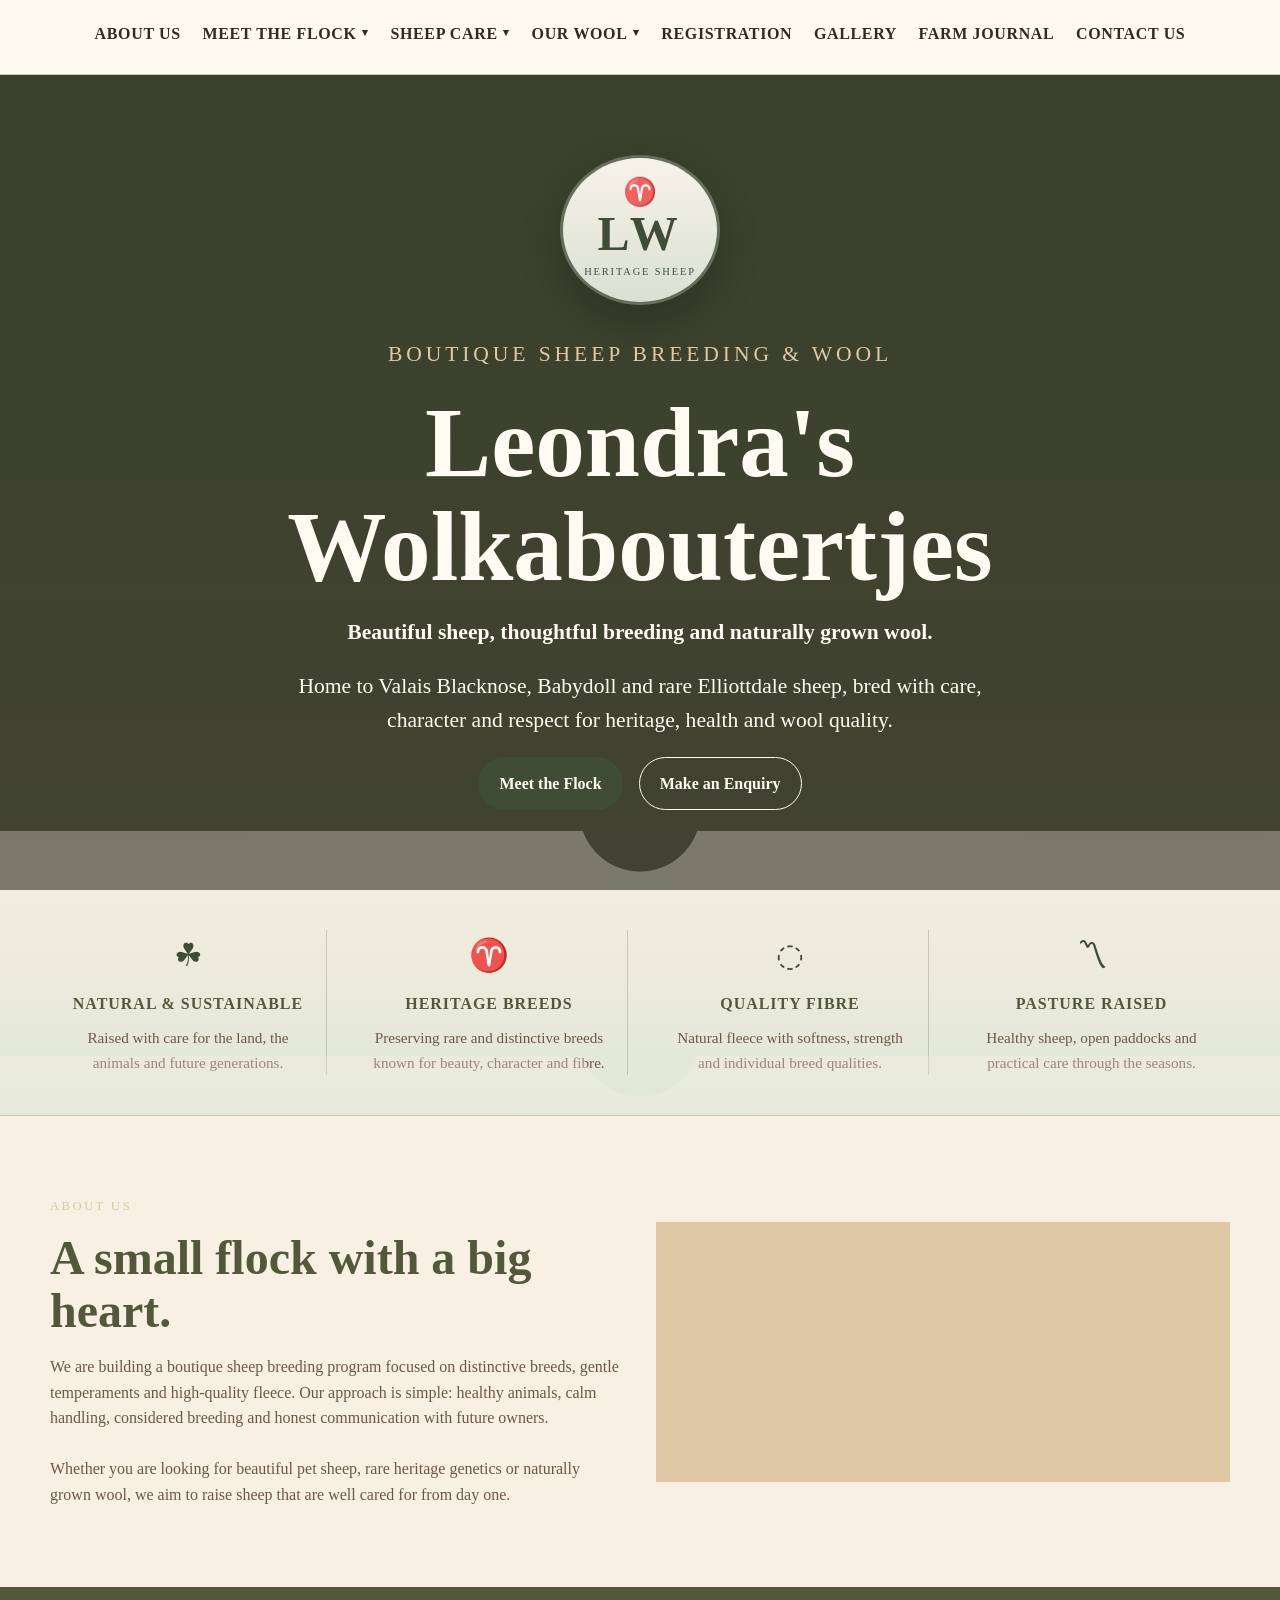
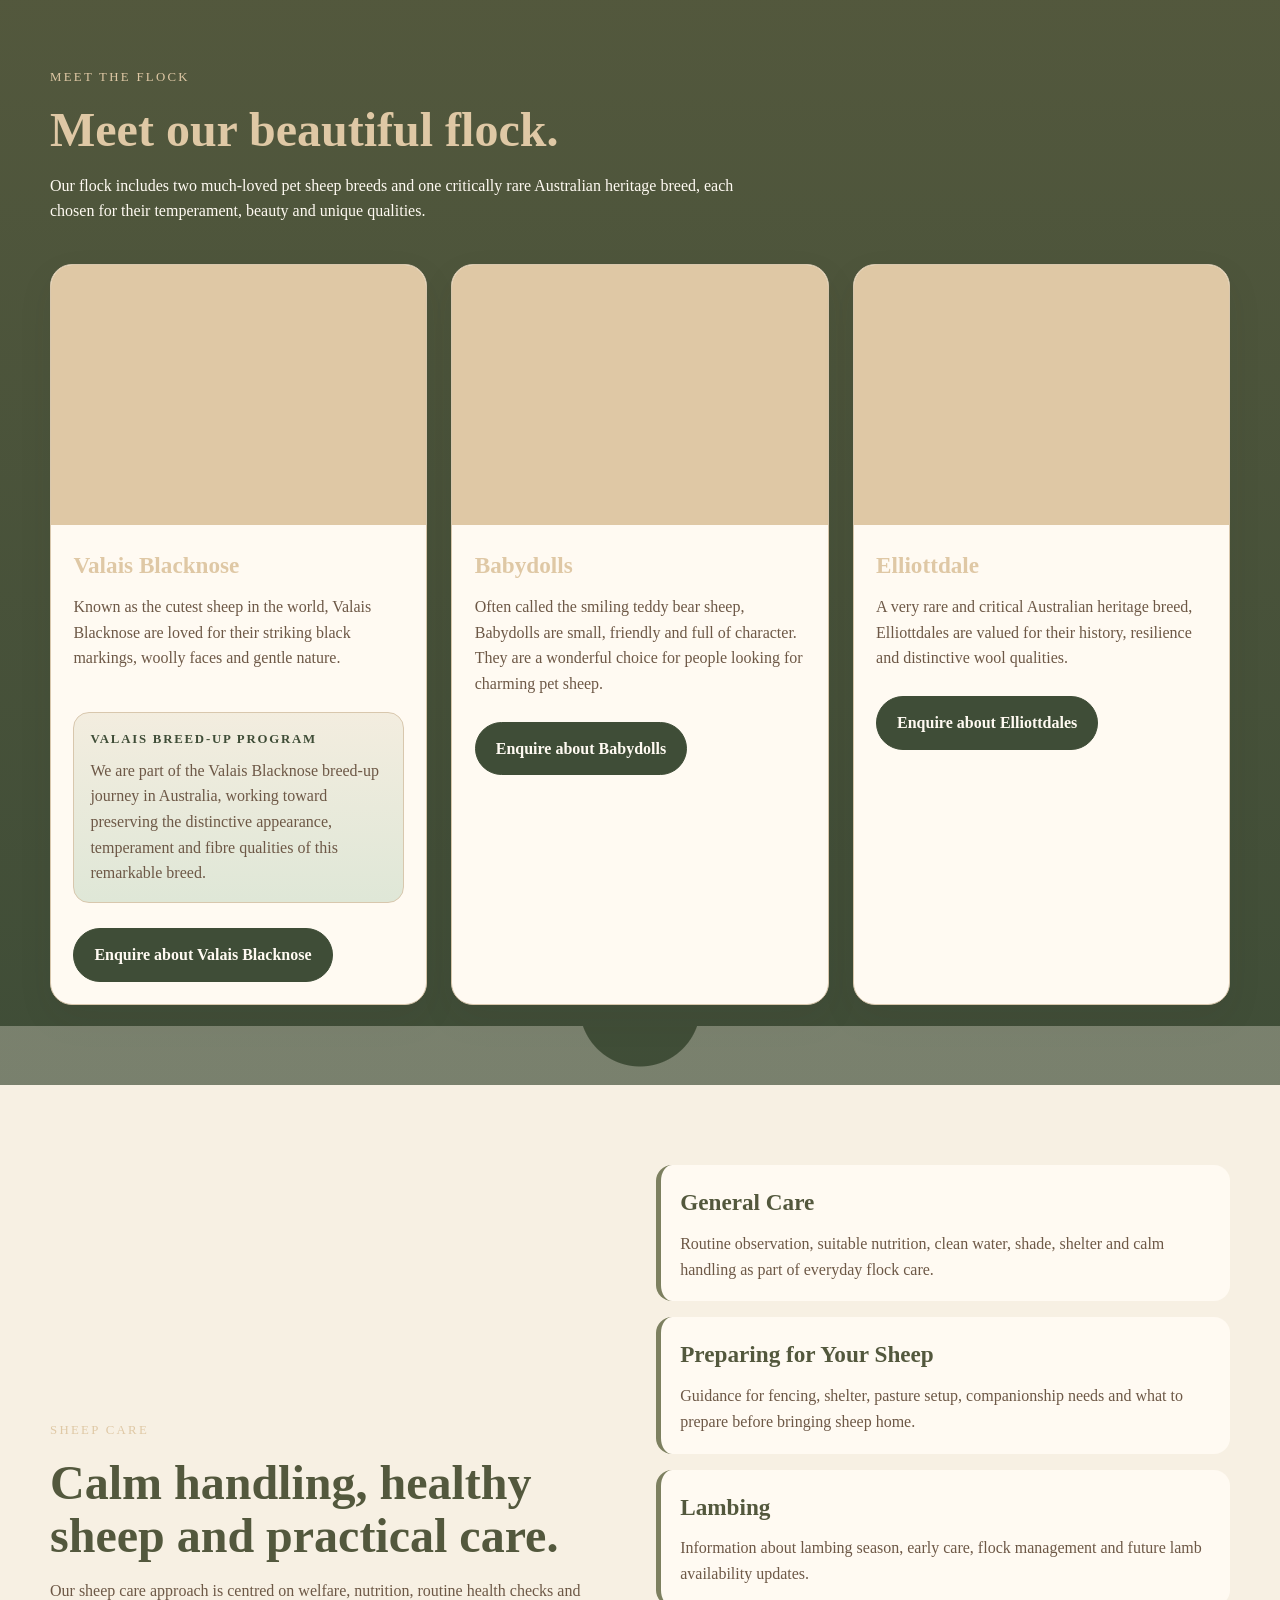
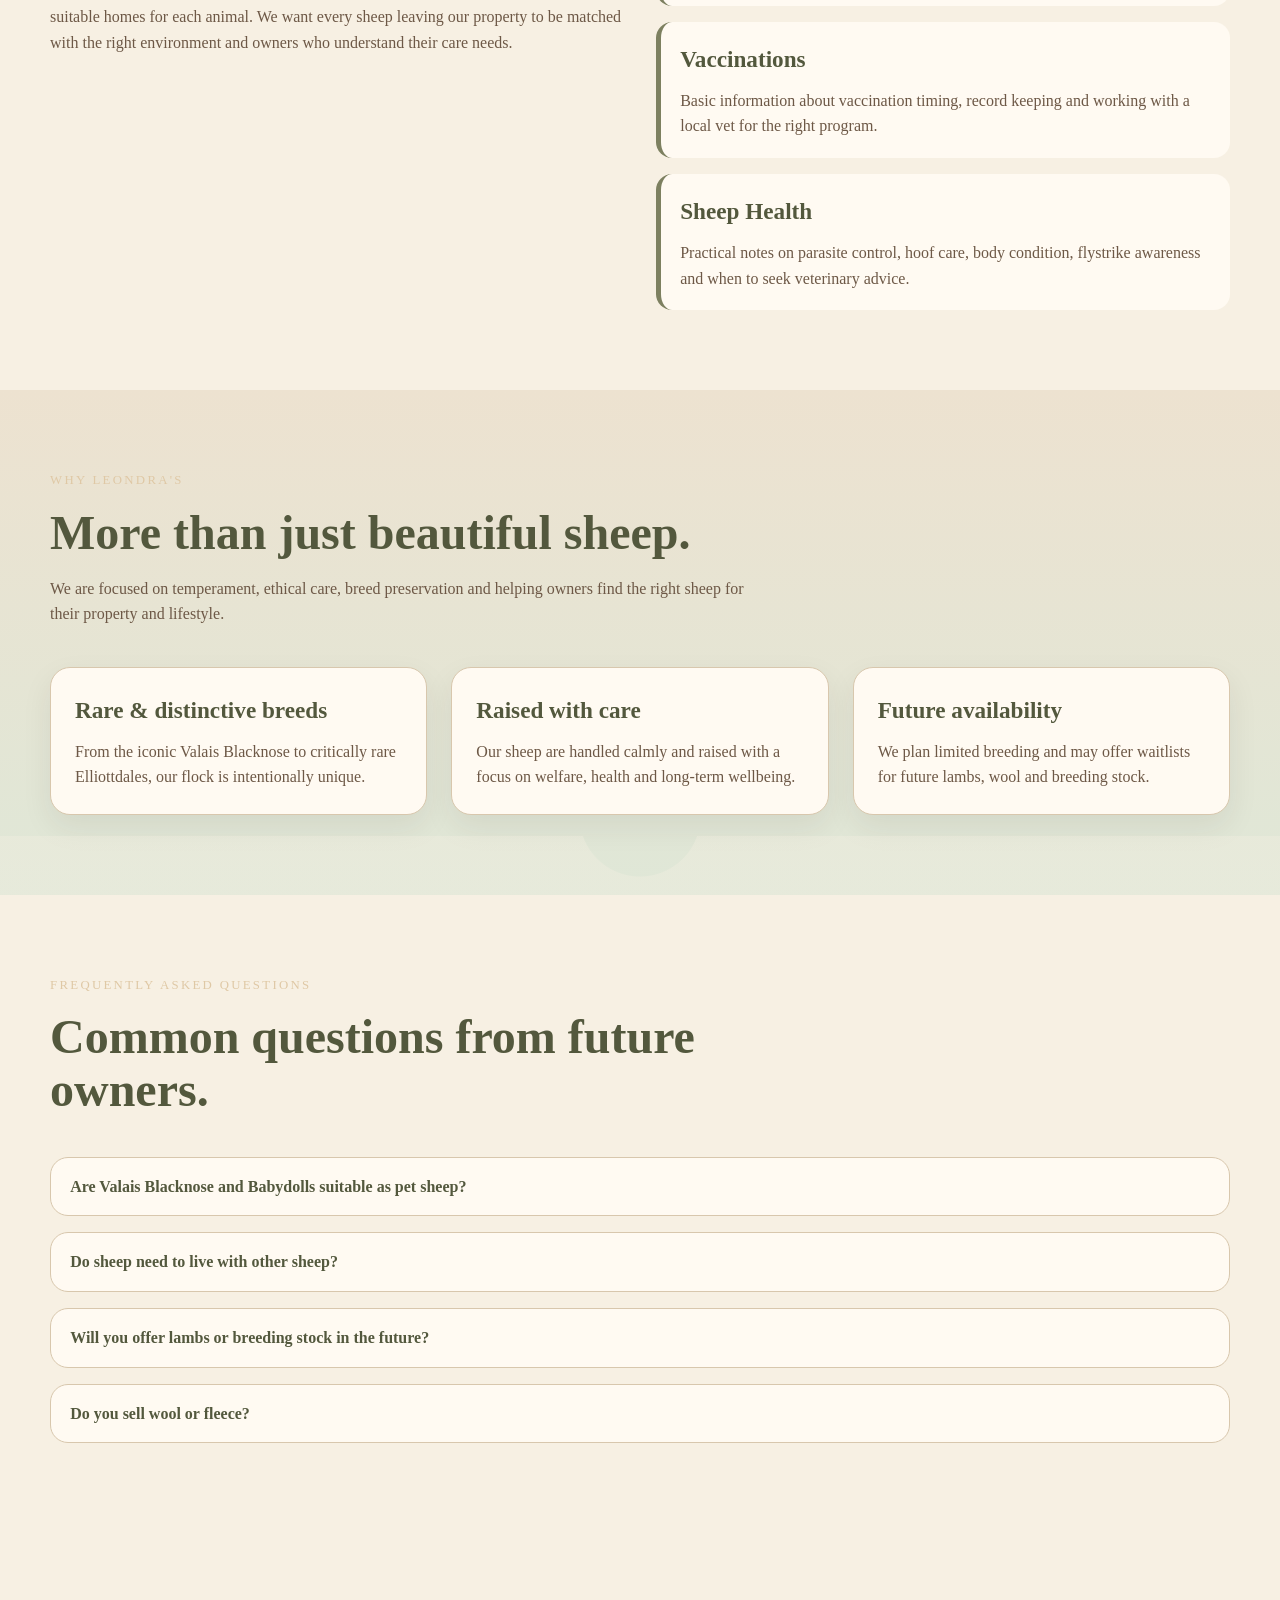
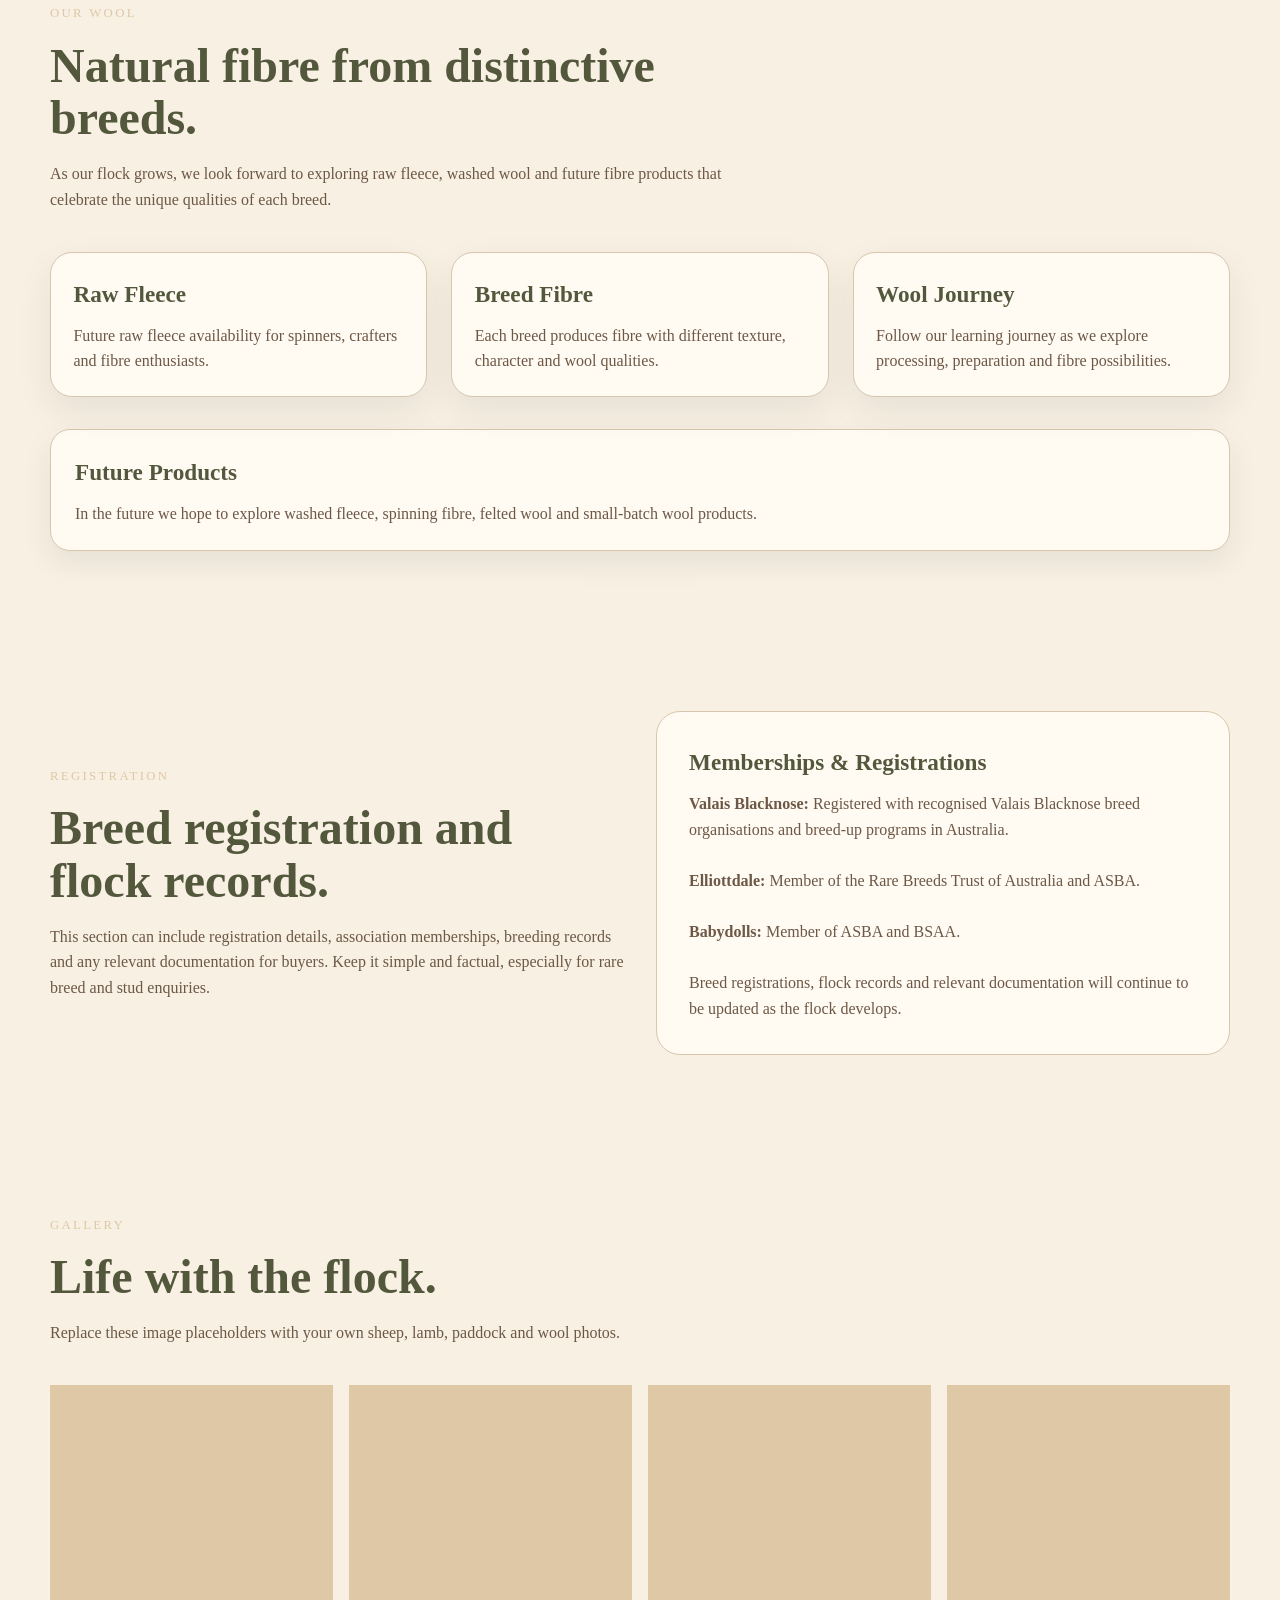
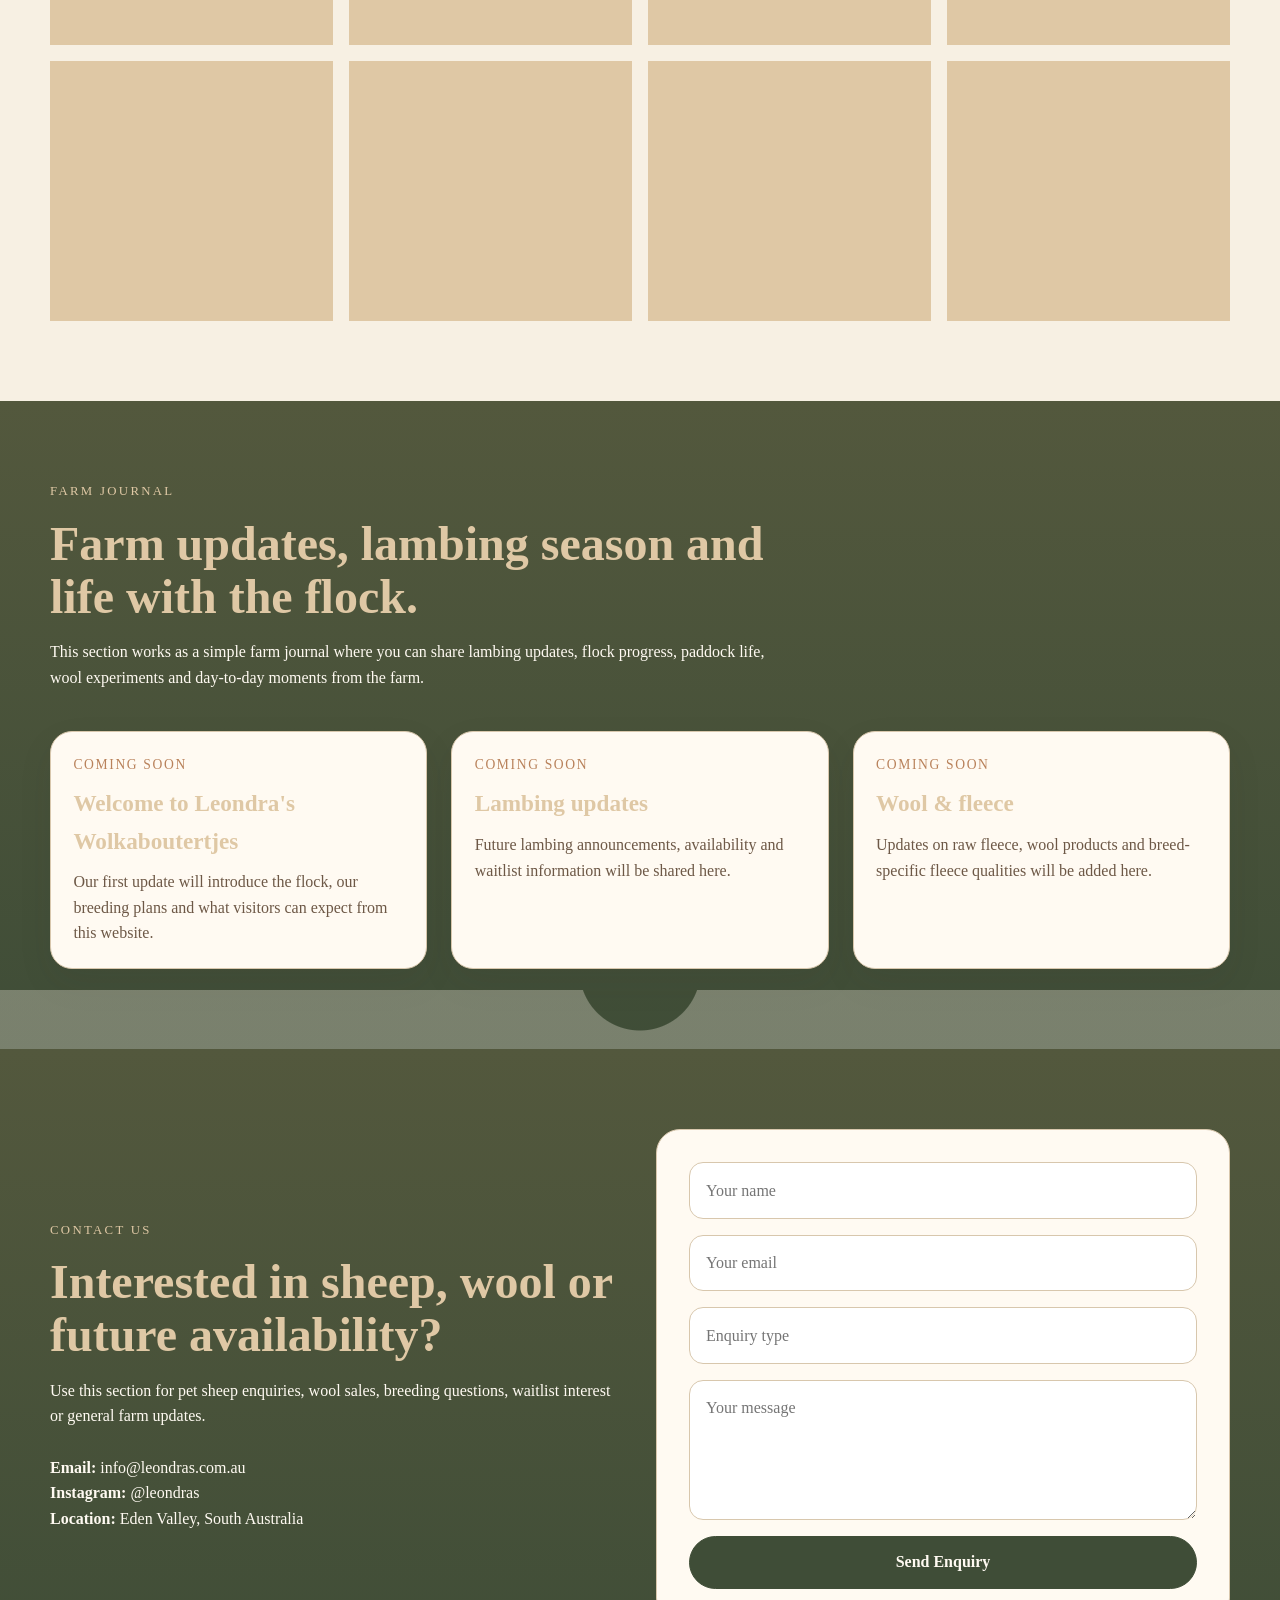
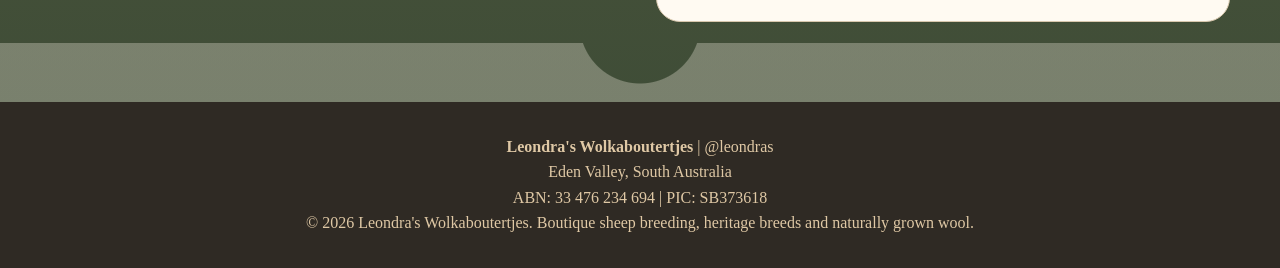
==== index.html @ 94268474 "Initial website setup" ====
<!DOCTYPE html>
<html lang="en-AU">
<head>
  <meta charset="UTF-8" />
  <meta name="viewport" content="width=device-width, initial-scale=1.0" />
  <title>Leondra's Wolkaboutertjes | Heritage Sheep & Wool</title>
  <meta name="description" content="Leondra's Wolkaboutertjes breeds Valais Blacknose, Babydoll and rare Elliottdale sheep with a focus on care, heritage and beautiful wool." />
  <style>
    :root {
      --cream: #f7f0e3;
      --warm-white: #fffaf2;
      --sand: #dfc8a5;
      --clay: #b9825b;
      --olive: #7d8060;
      --sage: #a8b59a;
      --forest: #3f4d37;
      --moss: #53583d;
      --charcoal: #2f2a24;
      --soft-brown: #6d5846;
      --border: #d8c7ad;
    }

    * {
      box-sizing: border-box;
      margin: 0;
      padding: 0;
    }

    html {
      scroll-behavior: smooth;
    }

    body {
      font-family: Georgia, 'Times New Roman', serif;
      background: var(--cream);
      color: var(--charcoal);
      line-height: 1.6;
    }

    img {
      max-width: 100%;
      display: block;
    }

    a {
      color: inherit;
      text-decoration: none;
    }

    header {
      position: sticky;
      top: 0;
      z-index: 10;
      background: rgba(255, 250, 242, 0.95);
      border-bottom: 1px solid var(--border);
      backdrop-filter: blur(8px);
    }

    .nav {
      max-width: 1600px;
      margin: 0 auto;
      padding: 1rem 2rem;
      display: flex;
      justify-content: center;
      align-items: center;
    }

    .brand {
      display: flex;
      align-items: center;
      justify-content: center;
    }

    .logo-placeholder {
      width: 62px;
      height: 62px;
      border-radius: 50%;
      background: linear-gradient(135deg, var(--forest), var(--olive));
      border: 2px solid var(--sand);
      display: flex;
      align-items: center;
      justify-content: center;
      box-shadow: 0 8px 20px rgba(47, 42, 36, 0.15);
    }

    .hero-logo {
      width: 160px;
      height: 150px;
      border-radius: 50%;
      background: linear-gradient(180deg, rgba(255,250,242,0.96) 0%, rgba(232,238,225,0.92) 100%);
      border: 3px solid rgba(63,77,55,0.78);
      display: flex;
      flex-direction: column;
      align-items: center;
      justify-content: center;
      margin-bottom: 2rem;
      box-shadow: 0 18px 40px rgba(0,0,0,0.22);
      color: var(--forest);
    }

    .hero-logo::before {
      content: "♈";
      font-size: 1.7rem;
      line-height: 1;
      margin-bottom: 0.25rem;
      opacity: 0.9;
    }

    .hero-logo strong {
      font-size: 3rem;
      letter-spacing: 0.1em;
      color: var(--forest);
      line-height: 1;
    }

    .hero-logo small {
      color: var(--forest);
      letter-spacing: 0.18em;
      font-size: 0.65rem;
      text-transform: uppercase;
      margin-top: 0.4rem;
    }

    .logo-placeholder span {
      color: var(--warm-white);
      font-size: 1.15rem;
      font-weight: 700;
      letter-spacing: 0.08em;
    }

    .nav-links {
      display: flex;
      justify-content: center;
      align-items: center;
      gap: 1.35rem;
      flex-wrap: nowrap;
      white-space: nowrap;
      font-size: 1rem;
      font-weight: 700;
      text-transform: uppercase;
      letter-spacing: 0.04em;
    }

    .nav-links > a,
    .dropdown > a {
      display: flex;
      align-items: center;
      height: 42px;
      padding: 0 0 0.25rem;
      border-bottom: 2px solid transparent;
    }

    .nav-links > a:hover,
    .dropdown > a:hover {
      border-bottom-color: var(--forest);
    }

    .nav-links a:hover {
      color: var(--clay);
    }

    .dropdown {
      position: relative;
      display: flex;
      align-items: center;
    }

    .dropdown > a::after {
      content: "▾";
      font-size: 0.7rem;
      margin-left: 0.35rem;
      position: relative;
      top: -1px;
    }

    .dropdown-menu {
      display: none;
      position: absolute;
      top: 100%;
      left: 0;
      min-width: 220px;
      background: var(--warm-white);
      border: 1px solid var(--border);
      border-radius: 16px;
      padding: 0.6rem;
      box-shadow: 0 14px 35px rgba(47, 42, 36, 0.12);
    }

    .dropdown-menu a {
      display: block;
      padding: 0.65rem 0.8rem;
      border-radius: 10px;
      white-space: nowrap;
    }

    .dropdown-menu a:hover {
      background: var(--cream);
    }

    .dropdown:hover .dropdown-menu {
      display: block;
    }

    .hero {
      min-height: 78vh;
      display: grid;
      place-items: center;
      padding: 5rem 1.25rem;
      background:
        linear-gradient(rgba(32, 45, 28, 0.52), rgba(47, 42, 36, 0.48)),
        var(--moss);
      color: var(--warm-white);
      text-align: center;
    }

    .hero-content {
      max-width: 820px;
      display: flex;
      flex-direction: column;
      align-items: center;
      text-align: center;
    }

    .eyebrow {
      text-transform: uppercase;
      letter-spacing: 0.18em;
      font-size: 0.8rem;
      margin-bottom: 1rem;
      color: var(--sand);
      display: block;
    }

    h1 {
      font-size: clamp(3.2rem, 8vw, 6.2rem);
      line-height: 1.05;
      margin-bottom: 1rem;
      text-align: center;
      max-width: 900px;
    }

    .hero p {
      font-size: clamp(1.05rem, 2vw, 1.35rem);
      max-width: 720px;
      margin: 0 auto 1.2rem;
      text-align: center;
    }

    .button-row {
      display: flex;
      justify-content: center;
      gap: 1rem;
      flex-wrap: wrap;
    }

    .button {
      display: inline-block;
      padding: 0.8rem 1.25rem;
      border-radius: 999px;
      background: var(--forest);
      color: var(--warm-white);
      font-weight: 700;
      border: 1px solid var(--forest);
    }

    .button.secondary {
      background: transparent;
      border-color: var(--warm-white);
    }

    section {
      padding: 5rem 1.25rem;
    }

    .container {
      max-width: 1180px;
      margin: 0 auto;
    }

    .section-heading {
      max-width: 720px;
      margin-bottom: 2.5rem;
    }

    h2 {
      font-size: clamp(2rem, 4vw, 3rem);
      line-height: 1.1;
      color: var(--moss);
      margin-bottom: 1rem;
    }

    h3 {
      font-size: 1.45rem;
      color: var(--moss);
      margin-bottom: 0.6rem;
    }

    .muted {
      color: var(--soft-brown);
    }

    .grid-2 {
      display: grid;
      grid-template-columns: repeat(2, minmax(0, 1fr));
      gap: 2rem;
      align-items: center;
    }

    .cards {
      display: grid;
      grid-template-columns: repeat(3, minmax(0, 1fr));
      gap: 1.5rem;
    }

    .card {
      background: var(--warm-white);
      border: 1px solid var(--border);
      border-radius: 22px;
      overflow: hidden;
      box-shadow: 0 14px 35px rgba(47, 42, 36, 0.08);
    }

    .card-content {
      padding: 1.4rem;
    }

    .card img,
    .image-panel {
      width: 100%;
      height: 260px;
      object-fit: cover;
      background: var(--sand);
    }

    .feature-list {
      display: grid;
      gap: 1rem;
    }

    .feature {
      background: var(--warm-white);
      border-left: 5px solid var(--olive);
      padding: 1.2rem;
      border-radius: 16px;
    }

    .faq-list {
      display: grid;
      gap: 1rem;
      margin-top: 2rem;
    }

    details {
      background: var(--warm-white);
      border: 1px solid var(--border);
      border-radius: 18px;
      padding: 1rem 1.2rem;
    }

    summary {
      cursor: pointer;
      font-weight: 700;
      color: var(--moss);
      list-style: none;
    }

    summary::-webkit-details-marker {
      display: none;
    }

    details p {
      margin-top: 0.8rem;
      color: var(--soft-brown);
    }

    section {
      position: relative;
      overflow: hidden;
    }

    section::after {
      content: "";
      position: absolute;
      left: 0;
      right: 0;
      bottom: -1px;
      height: 60px;
      background: radial-gradient(circle at 50% -20px, transparent 60px, rgba(247,240,227,0.9) 61px);
      opacity: 0.35;
      pointer-events: none;
    }

    .highlight-band {
      background: linear-gradient(180deg, #ede2d0 0%, #dfe7d7 100%);
    }

    .highlight-grid {
      display: grid;
      grid-template-columns: repeat(3, 1fr);
      gap: 1.5rem;
    }

    .highlight-card {
      background: var(--warm-white);
      border-radius: 20px;
      padding: 1.5rem;
      border: 1px solid var(--border);
      box-shadow: 0 12px 30px rgba(47, 42, 36, 0.08);
    }

    .value-strip {
      padding: 2.5rem 1.25rem;
      background: linear-gradient(180deg, #f3eddf 0%, #dfe7d7 100%);
      border-bottom: 1px solid var(--border);
    }

    .value-grid {
      display: grid;
      grid-template-columns: repeat(4, 1fr);
      gap: 1.5rem;
      text-align: center;
    }

    .value-item {
      padding: 0 1rem;
      border-right: 1px solid rgba(83, 88, 61, 0.25);
    }

    .value-item:last-child {
      border-right: 0;
    }

    .value-icon {
      font-size: 2rem;
      color: var(--forest);
      margin-bottom: 0.6rem;
    }

    .value-item h3 {
      font-size: 1rem;
      text-transform: uppercase;
      letter-spacing: 0.06em;
    }

    .value-item p {
      color: var(--soft-brown);
      font-size: 0.95rem;
    }

    .earth-band {
      background: linear-gradient(180deg, var(--moss) 0%, var(--forest) 100%);
      color: var(--warm-white);
    }

    .earth-band h2,
    .earth-band h3 {
      color: var(--sand);
    }

    .gallery-grid {
      display: grid;
      grid-template-columns: repeat(4, 1fr);
      gap: 1rem;
    }

    .gallery-grid img {
      height: 220px;
      width: 100%;
      object-fit: cover;
      border-radius: 18px;
      border: 1px solid var(--border);
      background: var(--sand);
    }

    .news-grid {
      display: grid;
      grid-template-columns: repeat(3, 1fr);
      gap: 1.5rem;
    }

    .news-date {
      font-size: 0.85rem;
      text-transform: uppercase;
      letter-spacing: 0.12em;
      color: var(--clay);
      margin-bottom: 0.6rem;
    }

    .contact-box {
      background: var(--warm-white);
      border: 1px solid var(--border);
      border-radius: 24px;
      padding: 2rem;
    }

    form {
      display: grid;
      gap: 1rem;
    }

    input,
    textarea {
      width: 100%;
      padding: 0.9rem 1rem;
      border: 1px solid var(--border);
      border-radius: 14px;
      background: #fff;
      font: inherit;
    }

    textarea {
      min-height: 140px;
      resize: vertical;
    }

    button {
      border: 0;
      cursor: pointer;
      font: inherit;
    }

    footer {
      background: var(--charcoal);
      color: var(--warm-white);
      padding: 2rem 1.25rem;
      text-align: center;
    }

    footer p {
      color: var(--sand);
    }

    @media (max-width: 1250px) {
      .nav-links {
        gap: 1rem;
        font-size: 0.9rem;
      }
    }

    @media (max-width: 900px) {
      .nav {
        padding: 1rem;
      }

      .nav-links {
        flex-wrap: wrap;
        justify-content: center;
      }

      .grid-2,
      .cards,
      .news-grid,
      .highlight-grid,
      .value-grid {
        grid-template-columns: 1fr;
      }

      .gallery-grid {
        grid-template-columns: repeat(2, 1fr);
      }

      .nav {
        align-items: flex-start;
        flex-direction: column;
      }
    }

    

    @media (max-width: 520px) {
      .gallery-grid {
        grid-template-columns: 1fr;
      }

      .nav-links {
        gap: 0.75rem;
        font-size: 0.9rem;
      }

      .hero-logo {
        width: 120px;
        height: 120px;
      }
    }
  </style>
</head>
<body>
  <header>
    <nav class="nav" aria-label="Main navigation">
      <div class="nav-links">
        <a href="#about">About Us</a>
        <div class="dropdown">
          <a href="#sheep">Meet the Flock</a>
          <div class="dropdown-menu">
            <a href="#valais-blacknose">Valais Blacknose</a>
            <a href="#babydolls">Babydolls</a>
            <a href="#elliottdale">Elliottdale</a>
          </div>
        </div>
        <div class="dropdown">
          <a href="#care">Sheep Care</a>
          <div class="dropdown-menu">
            <a href="#general-care">General Care</a>
            <a href="#preparing-for-sheep">Preparing for Your Sheep</a>
            <a href="#lambing">Lambing</a>
            <a href="#vaccinations">Vaccinations</a>
            <a href="#sheep-health">Sheep Health</a>
            <a href="#faq">FAQ</a>
          </div>
        </div>
        <div class="dropdown">
          <a href="#wool">Our Wool</a>
          <div class="dropdown-menu">
            <a href="#raw-fleece">Raw Fleece</a>
            <a href="#breed-fibre">Breed Fibre</a>
            <a href="#wool-journey">Wool Journey</a>
            <a href="#future-products">Future Products</a>
          </div>
        </div>
        <a href="#registration">Registration</a>
        <a href="#gallery">Gallery</a>
        <a href="#journal">Farm Journal</a>
        <a href="#contact">Contact Us</a>
      </div>
    </nav>
  </header>

  <main id="home">
    <section class="hero">
      <div class="hero-content">
        
        <div class="hero-logo">
          <strong>LW</strong>
          <small>Heritage Sheep</small>
        </div>
        <p class="eyebrow">Boutique sheep breeding & wool</p>
        <h1>Leondra's Wolkaboutertjes</h1>
        <p><strong>Beautiful sheep, thoughtful breeding and naturally grown wool.</strong></p>
        <p>Home to Valais Blacknose, Babydoll and rare Elliottdale sheep, bred with care, character and respect for heritage, health and wool quality.</p>
        <div class="button-row">
          <a class="button" href="#sheep">Meet the Flock</a>
          <a class="button secondary" href="#contact">Make an Enquiry</a>
        </div>
      </div>
    </section>

    <section class="value-strip" aria-label="Farm values">
      <div class="container value-grid">
        <div class="value-item">
          <div class="value-icon">☘</div>
          <h3>Natural & Sustainable</h3>
          <p>Raised with care for the land, the animals and future generations.</p>
        </div>
        <div class="value-item">
          <div class="value-icon">♈</div>
          <h3>Heritage Breeds</h3>
          <p>Preserving rare and distinctive breeds known for beauty, character and fibre.</p>
        </div>
        <div class="value-item">
          <div class="value-icon">◌</div>
          <h3>Quality Fibre</h3>
          <p>Natural fleece with softness, strength and individual breed qualities.</p>
        </div>
        <div class="value-item">
          <div class="value-icon">〽</div>
          <h3>Pasture Raised</h3>
          <p>Healthy sheep, open paddocks and practical care through the seasons.</p>
        </div>
      </div>
    </section>

    <section id="about">
      <div class="container grid-2">
        <div>
          <p class="eyebrow">About us</p>
          <h2>A small flock with a big heart.</h2>
          <p class="muted">We are building a boutique sheep breeding program focused on distinctive breeds, gentle temperaments and high-quality fleece. Our approach is simple: healthy animals, calm handling, considered breeding and honest communication with future owners.</p>
          <br />
          <p class="muted">Whether you are looking for beautiful pet sheep, rare heritage genetics or naturally grown wool, we aim to raise sheep that are well cared for from day one.</p>
        </div>
        <div class="image-panel" aria-label="Farm image placeholder"></div>
      </div>
    </section>

    <section id="sheep" class="earth-band">
      <div class="container">
        <div class="section-heading">
          <p class="eyebrow">Meet the flock</p>
          <h2>Meet our beautiful flock.</h2>
          <p>Our flock includes two much-loved pet sheep breeds and one critically rare Australian heritage breed, each chosen for their temperament, beauty and unique qualities.</p>
        </div>

        <div class="cards">
          <article id="valais-blacknose" class="card">
            <div class="image-panel" aria-label="Valais Blacknose placeholder"></div>
            <div class="card-content">
              <h3>Valais Blacknose</h3>
              <p class="muted">Known as the cutest sheep in the world, Valais Blacknose are loved for their striking black markings, woolly faces and gentle nature.</p>
              <br />
              <div style="margin-top:1rem; padding:1rem; background:linear-gradient(180deg, #f3eddf 0%, #dfe7d7 100%); border:1px solid var(--border); border-radius:16px;">
                <p style="font-size:0.8rem; letter-spacing:0.14em; text-transform:uppercase; color:var(--forest); margin-bottom:0.5rem;"><strong>Valais Breed-Up Program</strong></p>
                <p class="muted">We are part of the Valais Blacknose breed-up journey in Australia, working toward preserving the distinctive appearance, temperament and fibre qualities of this remarkable breed.</p>
              </div>
              <br />
              <a class="button" href="#contact">Enquire about Valais Blacknose</a>
            </div>
          </article>

          <article id="babydolls" class="card">
            <div class="image-panel" aria-label="Babydoll sheep placeholder"></div>
            <div class="card-content">
              <h3>Babydolls</h3>
              <p class="muted">Often called the smiling teddy bear sheep, Babydolls are small, friendly and full of character. They are a wonderful choice for people looking for charming pet sheep.</p>
              <br />
              <a class="button" href="#contact">Enquire about Babydolls</a>
            </div>
          </article>

          <article id="elliottdale" class="card">
            <div class="image-panel" aria-label="Elliottdale sheep placeholder"></div>
            <div class="card-content">
              <h3>Elliottdale</h3>
              <p class="muted">A very rare and critical Australian heritage breed, Elliottdales are valued for their history, resilience and distinctive wool qualities.</p>
              <br />
              <a class="button" href="#contact">Enquire about Elliottdales</a>
            </div>
          </article>
        </div>
      </div>
    </section>

    <section id="care">
      <div class="container grid-2">
        <div>
          <p class="eyebrow">Sheep care</p>
          <h2>Calm handling, healthy sheep and practical care.</h2>
          <p class="muted">Our sheep care approach is centred on welfare, nutrition, routine health checks and suitable homes for each animal. We want every sheep leaving our property to be matched with the right environment and owners who understand their care needs.</p>
        </div>
        <div class="feature-list">
          <div id="general-care" class="feature">
            <h3>General Care</h3>
            <p class="muted">Routine observation, suitable nutrition, clean water, shade, shelter and calm handling as part of everyday flock care.</p>
          </div>
          <div id="preparing-for-sheep" class="feature">
            <h3>Preparing for Your Sheep</h3>
            <p class="muted">Guidance for fencing, shelter, pasture setup, companionship needs and what to prepare before bringing sheep home.</p>
          </div>
          <div id="lambing" class="feature">
            <h3>Lambing</h3>
            <p class="muted">Information about lambing season, early care, flock management and future lamb availability updates.</p>
          </div>
          <div id="vaccinations" class="feature">
            <h3>Vaccinations</h3>
            <p class="muted">Basic information about vaccination timing, record keeping and working with a local vet for the right program.</p>
          </div>
          <div id="sheep-health" class="feature">
            <h3>Sheep Health</h3>
            <p class="muted">Practical notes on parasite control, hoof care, body condition, flystrike awareness and when to seek veterinary advice.</p>
          </div>
        </div>
      </div>
    </section>

    <section class="highlight-band">
      <div class="container">
        <div class="section-heading">
          <p class="eyebrow">Why Leondra's</p>
          <h2>More than just beautiful sheep.</h2>
          <p class="muted">We are focused on temperament, ethical care, breed preservation and helping owners find the right sheep for their property and lifestyle.</p>
        </div>

        <div class="highlight-grid">
          <div class="highlight-card">
            <h3>Rare & distinctive breeds</h3>
            <p class="muted">From the iconic Valais Blacknose to critically rare Elliottdales, our flock is intentionally unique.</p>
          </div>

          <div class="highlight-card">
            <h3>Raised with care</h3>
            <p class="muted">Our sheep are handled calmly and raised with a focus on welfare, health and long-term wellbeing.</p>
          </div>

          <div class="highlight-card">
            <h3>Future availability</h3>
            <p class="muted">We plan limited breeding and may offer waitlists for future lambs, wool and breeding stock.</p>
          </div>
        </div>
      </div>
    </section>

    <section id="faq">
      <div class="container">
        <div class="section-heading">
          <p class="eyebrow">Frequently asked questions</p>
          <h2>Common questions from future owners.</h2>
        </div>

        <div class="faq-list">
          <details>
            <summary>Are Valais Blacknose and Babydolls suitable as pet sheep?</summary>
            <p>Yes. Both breeds are known for their friendly temperaments and are popular as companion and lifestyle sheep when properly cared for.</p>
          </details>

          <details>
            <summary>Do sheep need to live with other sheep?</summary>
            <p>Yes. Sheep are social animals and should not be kept alone. We recommend keeping at least two compatible sheep together.</p>
          </details>

          <details>
            <summary>Will you offer lambs or breeding stock in the future?</summary>
            <p>Yes. Future availability and waitlist information will be announced through the Farm Journal section and direct enquiries.</p>
          </details>

          <details>
            <summary>Do you sell wool or fleece?</summary>
            <p>We plan to offer selected raw fleece and wool products depending on seasonal availability and flock growth.</p>
          </details>
        </div>
      </div>
    </section>

    <section id="wool">
      <div class="container">
        <div class="section-heading">
          <p class="eyebrow">Our Wool</p>
          <h2>Natural fibre from distinctive breeds.</h2>
          <p class="muted">As our flock grows, we look forward to exploring raw fleece, washed wool and future fibre products that celebrate the unique qualities of each breed.</p>
        </div>

        <div class="cards">
          <article id="raw-fleece" class="card">
            <div class="card-content">
              <h3>Raw Fleece</h3>
              <p class="muted">Future raw fleece availability for spinners, crafters and fibre enthusiasts.</p>
            </div>
          </article>

          <article id="breed-fibre" class="card">
            <div class="card-content">
              <h3>Breed Fibre</h3>
              <p class="muted">Each breed produces fibre with different texture, character and wool qualities.</p>
            </div>
          </article>

          <article id="wool-journey" class="card">
            <div class="card-content">
              <h3>Wool Journey</h3>
              <p class="muted">Follow our learning journey as we explore processing, preparation and fibre possibilities.</p>
            </div>
          </article>
        </div>

        <div id="future-products" class="highlight-card" style="margin-top:2rem;">
          <h3>Future Products</h3>
          <p class="muted">In the future we hope to explore washed fleece, spinning fibre, felted wool and small-batch wool products.</p>
        </div>
      </div>
    </section>

    <section id="registration">
      <div class="container grid-2">
        <div>
          <p class="eyebrow">Registration</p>
          <h2>Breed registration and flock records.</h2>
          <p class="muted">This section can include registration details, association memberships, breeding records and any relevant documentation for buyers. Keep it simple and factual, especially for rare breed and stud enquiries.</p>
        </div>
        <div class="contact-box">
          <h3>Memberships & Registrations</h3>
          <p class="muted"><strong>Valais Blacknose:</strong> Registered with recognised Valais Blacknose breed organisations and breed-up programs in Australia.</p>
          <br />
          <p class="muted"><strong>Elliottdale:</strong> Member of the Rare Breeds Trust of Australia and ASBA.</p>
          <br />
          <p class="muted"><strong>Babydolls:</strong> Member of ASBA and BSAA.</p>
          <br />
          <p class="muted">Breed registrations, flock records and relevant documentation will continue to be updated as the flock develops.</p>
        </div>
      </div>
    </section>

    <section id="gallery">
      <div class="container">
        <div class="section-heading">
          <p class="eyebrow">Gallery</p>
          <h2>Life with the flock.</h2>
          <p class="muted">Replace these image placeholders with your own sheep, lamb, paddock and wool photos.</p>
        </div>
        <div class="gallery-grid">
          <div class="image-panel" aria-label="Gallery placeholder 1"></div>
          <div class="image-panel" aria-label="Gallery placeholder 2"></div>
          <div class="image-panel" aria-label="Gallery placeholder 3"></div>
          <div class="image-panel" aria-label="Gallery placeholder 4"></div>
          <div class="image-panel" aria-label="Gallery placeholder 5"></div>
          <div class="image-panel" aria-label="Gallery placeholder 6"></div>
          <div class="image-panel" aria-label="Gallery placeholder 7"></div>
          <div class="image-panel" aria-label="Gallery placeholder 8"></div>
        </div>
      </div>
    </section>

    <section id="journal" class="earth-band">
      <div class="container">
        <div class="section-heading">
          <p class="eyebrow">Farm Journal</p>
          <h2>Farm updates, lambing season and life with the flock.</h2>
          <p>This section works as a simple farm journal where you can share lambing updates, flock progress, paddock life, wool experiments and day-to-day moments from the farm.</p>
        </div>
        <div class="news-grid">
          <article class="card">
            <div class="card-content">
              <p class="news-date">Coming soon</p>
              <h3>Welcome to Leondra's Wolkaboutertjes</h3>
              <p class="muted">Our first update will introduce the flock, our breeding plans and what visitors can expect from this website.</p>
            </div>
          </article>
          <article class="card">
            <div class="card-content">
              <p class="news-date">Coming soon</p>
              <h3>Lambing updates</h3>
              <p class="muted">Future lambing announcements, availability and waitlist information will be shared here.</p>
            </div>
          </article>
          <article class="card">
            <div class="card-content">
              <p class="news-date">Coming soon</p>
              <h3>Wool & fleece</h3>
              <p class="muted">Updates on raw fleece, wool products and breed-specific fleece qualities will be added here.</p>
            </div>
          </article>
        </div>
      </div>
    </section>

    <section id="contact" class="earth-band">
      <div class="container grid-2">
        <div>
          <p class="eyebrow">Contact us</p>
          <h2>Interested in sheep, wool or future availability?</h2>
          <p>Use this section for pet sheep enquiries, wool sales, breeding questions, waitlist interest or general farm updates.</p>
          <br />
          <p><strong>Email:</strong> info@leondras.com.au</p>
          <p><strong>Instagram:</strong> @leondras</p>
          <p><strong>Location:</strong> Eden Valley, South Australia</p>
        </div>
        <div class="contact-box">
          <form name="contact" method="POST" data-netlify="true">
            <input type="hidden" name="form-name" value="contact" />
            <input type="text" name="name" placeholder="Your name" required />
            <input type="email" name="email" placeholder="Your email" required />
            <input type="text" name="subject" placeholder="Enquiry type" />
            <textarea name="message" placeholder="Your message" required></textarea>
            <button class="button" type="submit">Send Enquiry</button>
          </form>
        </div>
      </div>
    </section>
  </main>

  <footer>
    <p><strong>Leondra's Wolkaboutertjes</strong> | @leondras</p>
    <p>Eden Valley, South Australia</p>
    <p>ABN: 33 476 234 694 | PIC: SB373618</p>
    <p>&copy; 2026 Leondra's Wolkaboutertjes. Boutique sheep breeding, heritage breeds and naturally grown wool.</p>
  </footer>
</body>
</html>
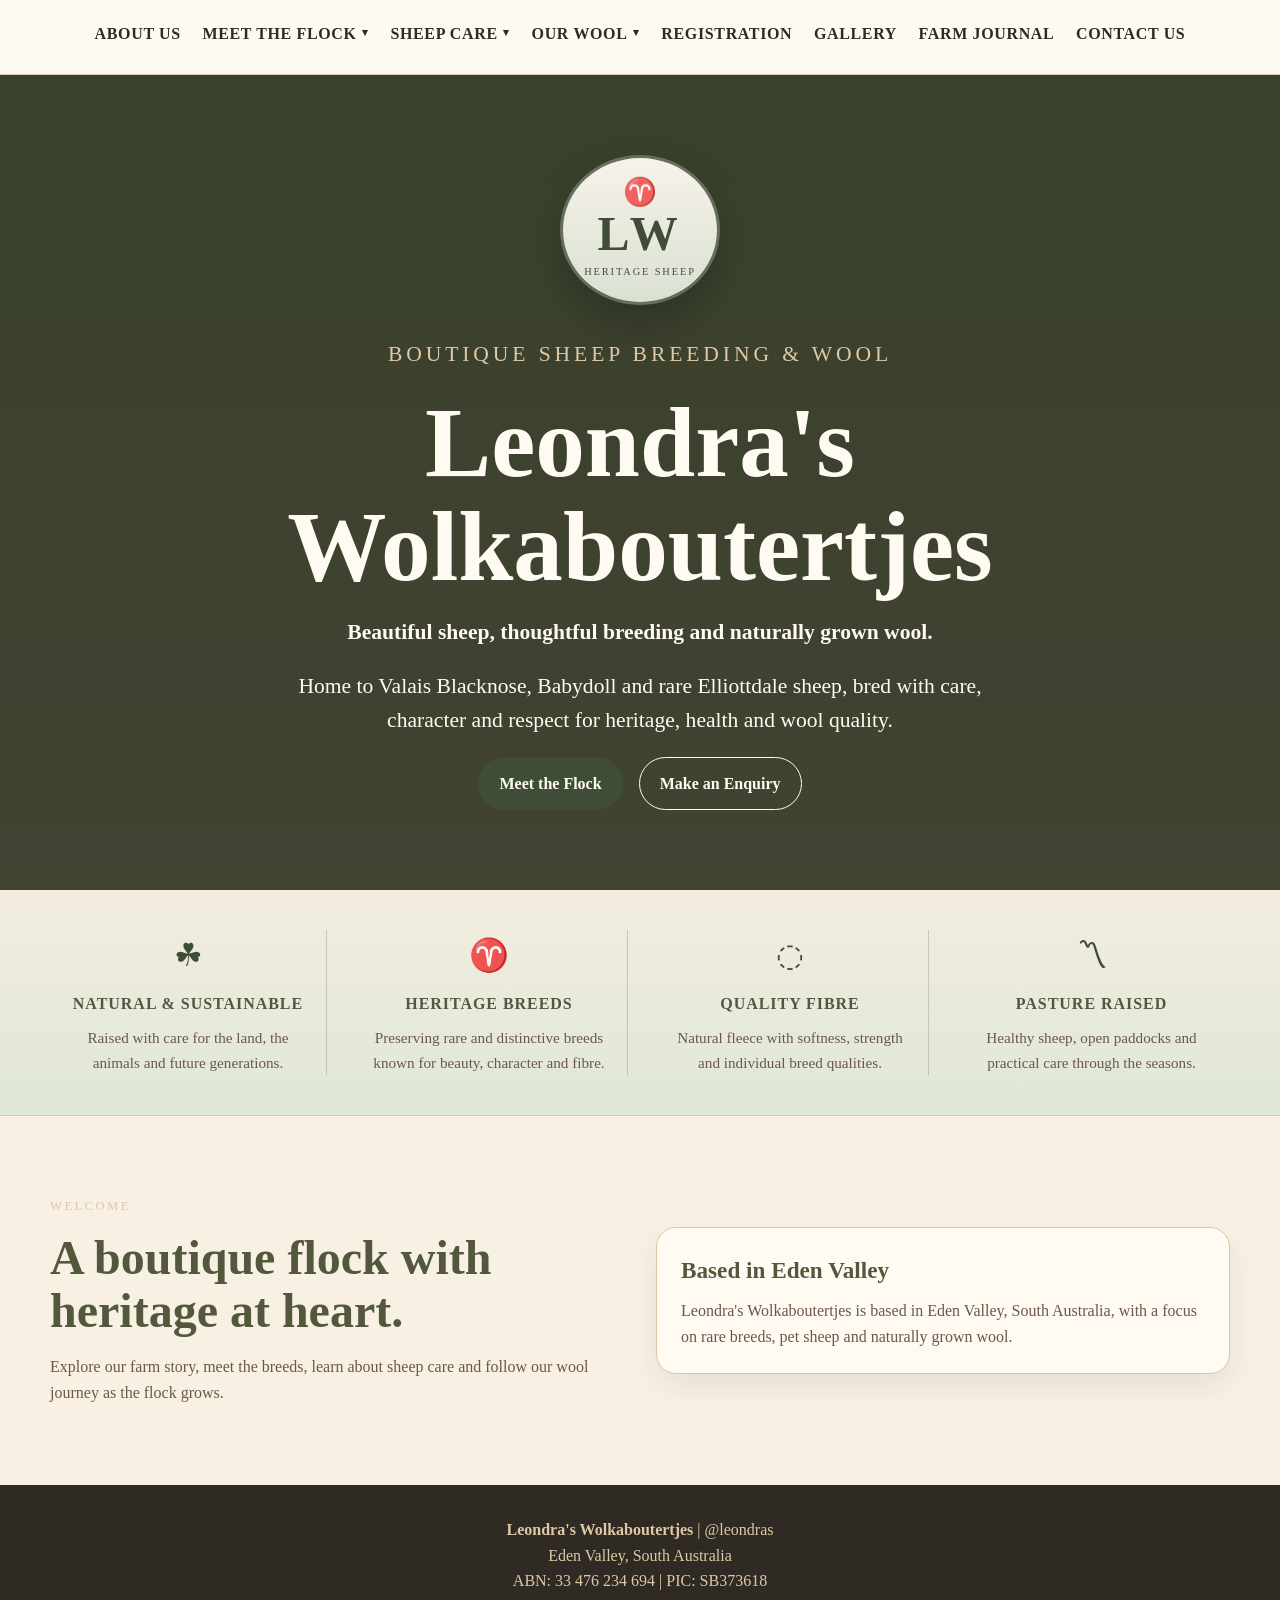
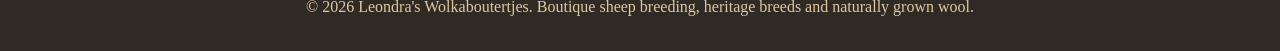
==== commit 8136d21a: "Add files via upload" ====
--- a/index.html
+++ b/index.html
@@ -5,960 +5,116 @@
   <meta name="viewport" content="width=device-width, initial-scale=1.0" />
   <title>Leondra's Wolkaboutertjes | Heritage Sheep & Wool</title>
   <meta name="description" content="Leondra's Wolkaboutertjes breeds Valais Blacknose, Babydoll and rare Elliottdale sheep with a focus on care, heritage and beautiful wool." />
-  <style>
-    :root {
-      --cream: #f7f0e3;
-      --warm-white: #fffaf2;
-      --sand: #dfc8a5;
-      --clay: #b9825b;
-      --olive: #7d8060;
-      --sage: #a8b59a;
-      --forest: #3f4d37;
-      --moss: #53583d;
-      --charcoal: #2f2a24;
-      --soft-brown: #6d5846;
-      --border: #d8c7ad;
-    }
-
-    * {
-      box-sizing: border-box;
-      margin: 0;
-      padding: 0;
-    }
-
-    html {
-      scroll-behavior: smooth;
-    }
-
-    body {
-      font-family: Georgia, 'Times New Roman', serif;
-      background: var(--cream);
-      color: var(--charcoal);
-      line-height: 1.6;
-    }
-
-    img {
-      max-width: 100%;
-      display: block;
-    }
-
-    a {
-      color: inherit;
-      text-decoration: none;
-    }
-
-    header {
-      position: sticky;
-      top: 0;
-      z-index: 10;
-      background: rgba(255, 250, 242, 0.95);
-      border-bottom: 1px solid var(--border);
-      backdrop-filter: blur(8px);
-    }
-
-    .nav {
-      max-width: 1600px;
-      margin: 0 auto;
-      padding: 1rem 2rem;
-      display: flex;
-      justify-content: center;
-      align-items: center;
-    }
-
-    .brand {
-      display: flex;
-      align-items: center;
-      justify-content: center;
-    }
-
-    .logo-placeholder {
-      width: 62px;
-      height: 62px;
-      border-radius: 50%;
-      background: linear-gradient(135deg, var(--forest), var(--olive));
-      border: 2px solid var(--sand);
-      display: flex;
-      align-items: center;
-      justify-content: center;
-      box-shadow: 0 8px 20px rgba(47, 42, 36, 0.15);
-    }
-
-    .hero-logo {
-      width: 160px;
-      height: 150px;
-      border-radius: 50%;
-      background: linear-gradient(180deg, rgba(255,250,242,0.96) 0%, rgba(232,238,225,0.92) 100%);
-      border: 3px solid rgba(63,77,55,0.78);
-      display: flex;
-      flex-direction: column;
-      align-items: center;
-      justify-content: center;
-      margin-bottom: 2rem;
-      box-shadow: 0 18px 40px rgba(0,0,0,0.22);
-      color: var(--forest);
-    }
-
-    .hero-logo::before {
-      content: "♈";
-      font-size: 1.7rem;
-      line-height: 1;
-      margin-bottom: 0.25rem;
-      opacity: 0.9;
-    }
-
-    .hero-logo strong {
-      font-size: 3rem;
-      letter-spacing: 0.1em;
-      color: var(--forest);
-      line-height: 1;
-    }
-
-    .hero-logo small {
-      color: var(--forest);
-      letter-spacing: 0.18em;
-      font-size: 0.65rem;
-      text-transform: uppercase;
-      margin-top: 0.4rem;
-    }
-
-    .logo-placeholder span {
-      color: var(--warm-white);
-      font-size: 1.15rem;
-      font-weight: 700;
-      letter-spacing: 0.08em;
-    }
-
-    .nav-links {
-      display: flex;
-      justify-content: center;
-      align-items: center;
-      gap: 1.35rem;
-      flex-wrap: nowrap;
-      white-space: nowrap;
-      font-size: 1rem;
-      font-weight: 700;
-      text-transform: uppercase;
-      letter-spacing: 0.04em;
-    }
-
-    .nav-links > a,
-    .dropdown > a {
-      display: flex;
-      align-items: center;
-      height: 42px;
-      padding: 0 0 0.25rem;
-      border-bottom: 2px solid transparent;
-    }
-
-    .nav-links > a:hover,
-    .dropdown > a:hover {
-      border-bottom-color: var(--forest);
-    }
-
-    .nav-links a:hover {
-      color: var(--clay);
-    }
-
-    .dropdown {
-      position: relative;
-      display: flex;
-      align-items: center;
-    }
-
-    .dropdown > a::after {
-      content: "▾";
-      font-size: 0.7rem;
-      margin-left: 0.35rem;
-      position: relative;
-      top: -1px;
-    }
-
-    .dropdown-menu {
-      display: none;
-      position: absolute;
-      top: 100%;
-      left: 0;
-      min-width: 220px;
-      background: var(--warm-white);
-      border: 1px solid var(--border);
-      border-radius: 16px;
-      padding: 0.6rem;
-      box-shadow: 0 14px 35px rgba(47, 42, 36, 0.12);
-    }
-
-    .dropdown-menu a {
-      display: block;
-      padding: 0.65rem 0.8rem;
-      border-radius: 10px;
-      white-space: nowrap;
-    }
-
-    .dropdown-menu a:hover {
-      background: var(--cream);
-    }
-
-    .dropdown:hover .dropdown-menu {
-      display: block;
-    }
-
-    .hero {
-      min-height: 78vh;
-      display: grid;
-      place-items: center;
-      padding: 5rem 1.25rem;
-      background:
-        linear-gradient(rgba(32, 45, 28, 0.52), rgba(47, 42, 36, 0.48)),
-        var(--moss);
-      color: var(--warm-white);
-      text-align: center;
-    }
-
-    .hero-content {
-      max-width: 820px;
-      display: flex;
-      flex-direction: column;
-      align-items: center;
-      text-align: center;
-    }
-
-    .eyebrow {
-      text-transform: uppercase;
-      letter-spacing: 0.18em;
-      font-size: 0.8rem;
-      margin-bottom: 1rem;
-      color: var(--sand);
-      display: block;
-    }
-
-    h1 {
-      font-size: clamp(3.2rem, 8vw, 6.2rem);
-      line-height: 1.05;
-      margin-bottom: 1rem;
-      text-align: center;
-      max-width: 900px;
-    }
-
-    .hero p {
-      font-size: clamp(1.05rem, 2vw, 1.35rem);
-      max-width: 720px;
-      margin: 0 auto 1.2rem;
-      text-align: center;
-    }
-
-    .button-row {
-      display: flex;
-      justify-content: center;
-      gap: 1rem;
-      flex-wrap: wrap;
-    }
-
-    .button {
-      display: inline-block;
-      padding: 0.8rem 1.25rem;
-      border-radius: 999px;
-      background: var(--forest);
-      color: var(--warm-white);
-      font-weight: 700;
-      border: 1px solid var(--forest);
-    }
-
-    .button.secondary {
-      background: transparent;
-      border-color: var(--warm-white);
-    }
-
-    section {
-      padding: 5rem 1.25rem;
-    }
-
-    .container {
-      max-width: 1180px;
-      margin: 0 auto;
-    }
-
-    .section-heading {
-      max-width: 720px;
-      margin-bottom: 2.5rem;
-    }
-
-    h2 {
-      font-size: clamp(2rem, 4vw, 3rem);
-      line-height: 1.1;
-      color: var(--moss);
-      margin-bottom: 1rem;
-    }
-
-    h3 {
-      font-size: 1.45rem;
-      color: var(--moss);
-      margin-bottom: 0.6rem;
-    }
-
-    .muted {
-      color: var(--soft-brown);
-    }
-
-    .grid-2 {
-      display: grid;
-      grid-template-columns: repeat(2, minmax(0, 1fr));
-      gap: 2rem;
-      align-items: center;
-    }
-
-    .cards {
-      display: grid;
-      grid-template-columns: repeat(3, minmax(0, 1fr));
-      gap: 1.5rem;
-    }
-
-    .card {
-      background: var(--warm-white);
-      border: 1px solid var(--border);
-      border-radius: 22px;
-      overflow: hidden;
-      box-shadow: 0 14px 35px rgba(47, 42, 36, 0.08);
-    }
-
-    .card-content {
-      padding: 1.4rem;
-    }
-
-    .card img,
-    .image-panel {
-      width: 100%;
-      height: 260px;
-      object-fit: cover;
-      background: var(--sand);
-    }
-
-    .feature-list {
-      display: grid;
-      gap: 1rem;
-    }
-
-    .feature {
-      background: var(--warm-white);
-      border-left: 5px solid var(--olive);
-      padding: 1.2rem;
-      border-radius: 16px;
-    }
-
-    .faq-list {
-      display: grid;
-      gap: 1rem;
-      margin-top: 2rem;
-    }
-
-    details {
-      background: var(--warm-white);
-      border: 1px solid var(--border);
-      border-radius: 18px;
-      padding: 1rem 1.2rem;
-    }
-
-    summary {
-      cursor: pointer;
-      font-weight: 700;
-      color: var(--moss);
-      list-style: none;
-    }
-
-    summary::-webkit-details-marker {
-      display: none;
-    }
-
-    details p {
-      margin-top: 0.8rem;
-      color: var(--soft-brown);
-    }
-
-    section {
-      position: relative;
-      overflow: hidden;
-    }
-
-    section::after {
-      content: "";
-      position: absolute;
-      left: 0;
-      right: 0;
-      bottom: -1px;
-      height: 60px;
-      background: radial-gradient(circle at 50% -20px, transparent 60px, rgba(247,240,227,0.9) 61px);
-      opacity: 0.35;
-      pointer-events: none;
-    }
-
-    .highlight-band {
-      background: linear-gradient(180deg, #ede2d0 0%, #dfe7d7 100%);
-    }
-
-    .highlight-grid {
-      display: grid;
-      grid-template-columns: repeat(3, 1fr);
-      gap: 1.5rem;
-    }
-
-    .highlight-card {
-      background: var(--warm-white);
-      border-radius: 20px;
-      padding: 1.5rem;
-      border: 1px solid var(--border);
-      box-shadow: 0 12px 30px rgba(47, 42, 36, 0.08);
-    }
-
-    .value-strip {
-      padding: 2.5rem 1.25rem;
-      background: linear-gradient(180deg, #f3eddf 0%, #dfe7d7 100%);
-      border-bottom: 1px solid var(--border);
-    }
-
-    .value-grid {
-      display: grid;
-      grid-template-columns: repeat(4, 1fr);
-      gap: 1.5rem;
-      text-align: center;
-    }
-
-    .value-item {
-      padding: 0 1rem;
-      border-right: 1px solid rgba(83, 88, 61, 0.25);
-    }
-
-    .value-item:last-child {
-      border-right: 0;
-    }
-
-    .value-icon {
-      font-size: 2rem;
-      color: var(--forest);
-      margin-bottom: 0.6rem;
-    }
-
-    .value-item h3 {
-      font-size: 1rem;
-      text-transform: uppercase;
-      letter-spacing: 0.06em;
-    }
-
-    .value-item p {
-      color: var(--soft-brown);
-      font-size: 0.95rem;
-    }
-
-    .earth-band {
-      background: linear-gradient(180deg, var(--moss) 0%, var(--forest) 100%);
-      color: var(--warm-white);
-    }
-
-    .earth-band h2,
-    .earth-band h3 {
-      color: var(--sand);
-    }
-
-    .gallery-grid {
-      display: grid;
-      grid-template-columns: repeat(4, 1fr);
-      gap: 1rem;
-    }
-
-    .gallery-grid img {
-      height: 220px;
-      width: 100%;
-      object-fit: cover;
-      border-radius: 18px;
-      border: 1px solid var(--border);
-      background: var(--sand);
-    }
-
-    .news-grid {
-      display: grid;
-      grid-template-columns: repeat(3, 1fr);
-      gap: 1.5rem;
-    }
-
-    .news-date {
-      font-size: 0.85rem;
-      text-transform: uppercase;
-      letter-spacing: 0.12em;
-      color: var(--clay);
-      margin-bottom: 0.6rem;
-    }
-
-    .contact-box {
-      background: var(--warm-white);
-      border: 1px solid var(--border);
-      border-radius: 24px;
-      padding: 2rem;
-    }
-
-    form {
-      display: grid;
-      gap: 1rem;
-    }
-
-    input,
-    textarea {
-      width: 100%;
-      padding: 0.9rem 1rem;
-      border: 1px solid var(--border);
-      border-radius: 14px;
-      background: #fff;
-      font: inherit;
-    }
-
-    textarea {
-      min-height: 140px;
-      resize: vertical;
-    }
-
-    button {
-      border: 0;
-      cursor: pointer;
-      font: inherit;
-    }
-
-    footer {
-      background: var(--charcoal);
-      color: var(--warm-white);
-      padding: 2rem 1.25rem;
-      text-align: center;
-    }
-
-    footer p {
-      color: var(--sand);
-    }
-
-    @media (max-width: 1250px) {
-      .nav-links {
-        gap: 1rem;
-        font-size: 0.9rem;
-      }
-    }
-
-    @media (max-width: 900px) {
-      .nav {
-        padding: 1rem;
-      }
-
-      .nav-links {
-        flex-wrap: wrap;
-        justify-content: center;
-      }
-
-      .grid-2,
-      .cards,
-      .news-grid,
-      .highlight-grid,
-      .value-grid {
-        grid-template-columns: 1fr;
-      }
-
-      .gallery-grid {
-        grid-template-columns: repeat(2, 1fr);
-      }
-
-      .nav {
-        align-items: flex-start;
-        flex-direction: column;
-      }
-    }
-
-    
-
-    @media (max-width: 520px) {
-      .gallery-grid {
-        grid-template-columns: 1fr;
-      }
-
-      .nav-links {
-        gap: 0.75rem;
-        font-size: 0.9rem;
-      }
-
-      .hero-logo {
-        width: 120px;
-        height: 120px;
-      }
-    }
-  </style>
+  <link rel="stylesheet" href="styles.css" />
 </head>
 <body>
-  <header>
-    <nav class="nav" aria-label="Main navigation">
-      <div class="nav-links">
-        <a href="#about">About Us</a>
-        <div class="dropdown">
-          <a href="#sheep">Meet the Flock</a>
-          <div class="dropdown-menu">
-            <a href="#valais-blacknose">Valais Blacknose</a>
-            <a href="#babydolls">Babydolls</a>
-            <a href="#elliottdale">Elliottdale</a>
-          </div>
-        </div>
-        <div class="dropdown">
-          <a href="#care">Sheep Care</a>
-          <div class="dropdown-menu">
-            <a href="#general-care">General Care</a>
-            <a href="#preparing-for-sheep">Preparing for Your Sheep</a>
-            <a href="#lambing">Lambing</a>
-            <a href="#vaccinations">Vaccinations</a>
-            <a href="#sheep-health">Sheep Health</a>
-            <a href="#faq">FAQ</a>
-          </div>
-        </div>
-        <div class="dropdown">
-          <a href="#wool">Our Wool</a>
-          <div class="dropdown-menu">
-            <a href="#raw-fleece">Raw Fleece</a>
-            <a href="#breed-fibre">Breed Fibre</a>
-            <a href="#wool-journey">Wool Journey</a>
-            <a href="#future-products">Future Products</a>
-          </div>
-        </div>
-        <a href="#registration">Registration</a>
-        <a href="#gallery">Gallery</a>
-        <a href="#journal">Farm Journal</a>
-        <a href="#contact">Contact Us</a>
-      </div>
-    </nav>
-  </header>
 
-  <main id="home">
-    <section class="hero">
-      <div class="hero-content">
-        
-        <div class="hero-logo">
-          <strong>LW</strong>
-          <small>Heritage Sheep</small>
-        </div>
-        <p class="eyebrow">Boutique sheep breeding & wool</p>
-        <h1>Leondra's Wolkaboutertjes</h1>
-        <p><strong>Beautiful sheep, thoughtful breeding and naturally grown wool.</strong></p>
-        <p>Home to Valais Blacknose, Babydoll and rare Elliottdale sheep, bred with care, character and respect for heritage, health and wool quality.</p>
-        <div class="button-row">
-          <a class="button" href="#sheep">Meet the Flock</a>
-          <a class="button secondary" href="#contact">Make an Enquiry</a>
+<header>
+  <nav class="nav" aria-label="Main navigation">
+    <div class="nav-links">
+      <a href="about.html">About Us</a>
+      <div class="dropdown">
+        <a href="flock.html">Meet the Flock</a>
+        <div class="dropdown-menu">
+          <a href="flock.html#valais-blacknose">Valais Blacknose</a>
+          <a href="flock.html#babydolls">Babydolls</a>
+          <a href="flock.html#elliottdale">Elliottdale</a>
         </div>
       </div>
-    </section>
-
-    <section class="value-strip" aria-label="Farm values">
-      <div class="container value-grid">
-        <div class="value-item">
-          <div class="value-icon">☘</div>
-          <h3>Natural & Sustainable</h3>
-          <p>Raised with care for the land, the animals and future generations.</p>
-        </div>
-        <div class="value-item">
-          <div class="value-icon">♈</div>
-          <h3>Heritage Breeds</h3>
-          <p>Preserving rare and distinctive breeds known for beauty, character and fibre.</p>
-        </div>
-        <div class="value-item">
-          <div class="value-icon">◌</div>
-          <h3>Quality Fibre</h3>
-          <p>Natural fleece with softness, strength and individual breed qualities.</p>
-        </div>
-        <div class="value-item">
-          <div class="value-icon">〽</div>
-          <h3>Pasture Raised</h3>
-          <p>Healthy sheep, open paddocks and practical care through the seasons.</p>
+      <div class="dropdown">
+        <a href="sheep-care.html">Sheep Care</a>
+        <div class="dropdown-menu">
+          <a href="sheep-care.html#general-care">General Care</a>
+          <a href="sheep-care.html#preparing-for-sheep">Preparing for Your Sheep</a>
+          <a href="sheep-care.html#lambing">Lambing</a>
+          <a href="sheep-care.html#vaccinations">Vaccinations</a>
+          <a href="sheep-care.html#sheep-health">Sheep Health</a>
+          <a href="sheep-care.html#faq">FAQ</a>
         </div>
       </div>
-    </section>
-
-    <section id="about">
-      <div class="container grid-2">
-        <div>
-          <p class="eyebrow">About us</p>
-          <h2>A small flock with a big heart.</h2>
-          <p class="muted">We are building a boutique sheep breeding program focused on distinctive breeds, gentle temperaments and high-quality fleece. Our approach is simple: healthy animals, calm handling, considered breeding and honest communication with future owners.</p>
-          <br />
-          <p class="muted">Whether you are looking for beautiful pet sheep, rare heritage genetics or naturally grown wool, we aim to raise sheep that are well cared for from day one.</p>
-        </div>
-        <div class="image-panel" aria-label="Farm image placeholder"></div>
-      </div>
-    </section>
-
-    <section id="sheep" class="earth-band">
-      <div class="container">
-        <div class="section-heading">
-          <p class="eyebrow">Meet the flock</p>
-          <h2>Meet our beautiful flock.</h2>
-          <p>Our flock includes two much-loved pet sheep breeds and one critically rare Australian heritage breed, each chosen for their temperament, beauty and unique qualities.</p>
-        </div>
-
-        <div class="cards">
-          <article id="valais-blacknose" class="card">
-            <div class="image-panel" aria-label="Valais Blacknose placeholder"></div>
-            <div class="card-content">
-              <h3>Valais Blacknose</h3>
-              <p class="muted">Known as the cutest sheep in the world, Valais Blacknose are loved for their striking black markings, woolly faces and gentle nature.</p>
-              <br />
-              <div style="margin-top:1rem; padding:1rem; background:linear-gradient(180deg, #f3eddf 0%, #dfe7d7 100%); border:1px solid var(--border); border-radius:16px;">
-                <p style="font-size:0.8rem; letter-spacing:0.14em; text-transform:uppercase; color:var(--forest); margin-bottom:0.5rem;"><strong>Valais Breed-Up Program</strong></p>
-                <p class="muted">We are part of the Valais Blacknose breed-up journey in Australia, working toward preserving the distinctive appearance, temperament and fibre qualities of this remarkable breed.</p>
-              </div>
-              <br />
-              <a class="button" href="#contact">Enquire about Valais Blacknose</a>
-            </div>
-          </article>
-
-          <article id="babydolls" class="card">
-            <div class="image-panel" aria-label="Babydoll sheep placeholder"></div>
-            <div class="card-content">
-              <h3>Babydolls</h3>
-              <p class="muted">Often called the smiling teddy bear sheep, Babydolls are small, friendly and full of character. They are a wonderful choice for people looking for charming pet sheep.</p>
-              <br />
-              <a class="button" href="#contact">Enquire about Babydolls</a>
-            </div>
-          </article>
-
-          <article id="elliottdale" class="card">
-            <div class="image-panel" aria-label="Elliottdale sheep placeholder"></div>
-            <div class="card-content">
-              <h3>Elliottdale</h3>
-              <p class="muted">A very rare and critical Australian heritage breed, Elliottdales are valued for their history, resilience and distinctive wool qualities.</p>
-              <br />
-              <a class="button" href="#contact">Enquire about Elliottdales</a>
-            </div>
-          </article>
+      <div class="dropdown">
+        <a href="wool.html">Our Wool</a>
+        <div class="dropdown-menu">
+          <a href="wool.html#raw-fleece">Raw Fleece</a>
+          <a href="wool.html#breed-fibre">Breed Fibre</a>
+          <a href="wool.html#wool-journey">Wool Journey</a>
+          <a href="wool.html#future-products">Future Products</a>
         </div>
       </div>
-    </section>
+      <a href="registration.html">Registration</a>
+      <a href="gallery.html">Gallery</a>
+      <a href="journal.html">Farm Journal</a>
+      <a href="contact.html">Contact Us</a>
+    </div>
+  </nav>
+</header>
 
-    <section id="care">
-      <div class="container grid-2">
-        <div>
-          <p class="eyebrow">Sheep care</p>
-          <h2>Calm handling, healthy sheep and practical care.</h2>
-          <p class="muted">Our sheep care approach is centred on welfare, nutrition, routine health checks and suitable homes for each animal. We want every sheep leaving our property to be matched with the right environment and owners who understand their care needs.</p>
-        </div>
-        <div class="feature-list">
-          <div id="general-care" class="feature">
-            <h3>General Care</h3>
-            <p class="muted">Routine observation, suitable nutrition, clean water, shade, shelter and calm handling as part of everyday flock care.</p>
-          </div>
-          <div id="preparing-for-sheep" class="feature">
-            <h3>Preparing for Your Sheep</h3>
-            <p class="muted">Guidance for fencing, shelter, pasture setup, companionship needs and what to prepare before bringing sheep home.</p>
-          </div>
-          <div id="lambing" class="feature">
-            <h3>Lambing</h3>
-            <p class="muted">Information about lambing season, early care, flock management and future lamb availability updates.</p>
-          </div>
-          <div id="vaccinations" class="feature">
-            <h3>Vaccinations</h3>
-            <p class="muted">Basic information about vaccination timing, record keeping and working with a local vet for the right program.</p>
-          </div>
-          <div id="sheep-health" class="feature">
-            <h3>Sheep Health</h3>
-            <p class="muted">Practical notes on parasite control, hoof care, body condition, flystrike awareness and when to seek veterinary advice.</p>
-          </div>
-        </div>
+
+<main id="home">
+  <section class="hero">
+    <div class="hero-content">
+      <div class="hero-logo">
+        <strong>LW</strong>
+        <small>Heritage Sheep</small>
       </div>
-    </section>
+      <p class="eyebrow">Boutique sheep breeding & wool</p>
+      <h1>Leondra's Wolkaboutertjes</h1>
+      <p><strong>Beautiful sheep, thoughtful breeding and naturally grown wool.</strong></p>
+      <p>Home to Valais Blacknose, Babydoll and rare Elliottdale sheep, bred with care, character and respect for heritage, health and wool quality.</p>
+      <div class="button-row">
+        <a class="button" href="flock.html">Meet the Flock</a>
+        <a class="button secondary" href="contact.html">Make an Enquiry</a>
+      </div>
+    </div>
+  </section>
 
-    <section class="highlight-band">
-      <div class="container">
-        <div class="section-heading">
-          <p class="eyebrow">Why Leondra's</p>
-          <h2>More than just beautiful sheep.</h2>
-          <p class="muted">We are focused on temperament, ethical care, breed preservation and helping owners find the right sheep for their property and lifestyle.</p>
-        </div>
+  <section class="value-strip" aria-label="Farm values">
+    <div class="container value-grid">
+      <div class="value-item">
+        <div class="value-icon">☘</div>
+        <h3>Natural & Sustainable</h3>
+        <p>Raised with care for the land, the animals and future generations.</p>
+      </div>
+      <div class="value-item">
+        <div class="value-icon">♈</div>
+        <h3>Heritage Breeds</h3>
+        <p>Preserving rare and distinctive breeds known for beauty, character and fibre.</p>
+      </div>
+      <div class="value-item">
+        <div class="value-icon">◌</div>
+        <h3>Quality Fibre</h3>
+        <p>Natural fleece with softness, strength and individual breed qualities.</p>
+      </div>
+      <div class="value-item">
+        <div class="value-icon">〽</div>
+        <h3>Pasture Raised</h3>
+        <p>Healthy sheep, open paddocks and practical care through the seasons.</p>
+      </div>
+    </div>
+  </section>
 
-        <div class="highlight-grid">
-          <div class="highlight-card">
-            <h3>Rare & distinctive breeds</h3>
-            <p class="muted">From the iconic Valais Blacknose to critically rare Elliottdales, our flock is intentionally unique.</p>
-          </div>
+  <section>
+    <div class="container grid-2">
+      <div>
+        <p class="eyebrow">Welcome</p>
+        <h2>A boutique flock with heritage at heart.</h2>
+        <p class="muted">Explore our farm story, meet the breeds, learn about sheep care and follow our wool journey as the flock grows.</p>
+      </div>
+      <div class="highlight-card">
+        <h3>Based in Eden Valley</h3>
+        <p class="muted">Leondra's Wolkaboutertjes is based in Eden Valley, South Australia, with a focus on rare breeds, pet sheep and naturally grown wool.</p>
+      </div>
+    </div>
+  </section>
+</main>
 
-          <div class="highlight-card">
-            <h3>Raised with care</h3>
-            <p class="muted">Our sheep are handled calmly and raised with a focus on welfare, health and long-term wellbeing.</p>
-          </div>
 
-          <div class="highlight-card">
-            <h3>Future availability</h3>
-            <p class="muted">We plan limited breeding and may offer waitlists for future lambs, wool and breeding stock.</p>
-          </div>
-        </div>
-      </div>
-    </section>
+<footer>
+  <p><strong>Leondra's Wolkaboutertjes</strong> | @leondras</p>
+  <p>Eden Valley, South Australia</p>
+  <p>ABN: 33 476 234 694 | PIC: SB373618</p>
+  <p>&copy; 2026 Leondra's Wolkaboutertjes. Boutique sheep breeding, heritage breeds and naturally grown wool.</p>
+</footer>
 
-    <section id="faq">
-      <div class="container">
-        <div class="section-heading">
-          <p class="eyebrow">Frequently asked questions</p>
-          <h2>Common questions from future owners.</h2>
-        </div>
-
-        <div class="faq-list">
-          <details>
-            <summary>Are Valais Blacknose and Babydolls suitable as pet sheep?</summary>
-            <p>Yes. Both breeds are known for their friendly temperaments and are popular as companion and lifestyle sheep when properly cared for.</p>
-          </details>
-
-          <details>
-            <summary>Do sheep need to live with other sheep?</summary>
-            <p>Yes. Sheep are social animals and should not be kept alone. We recommend keeping at least two compatible sheep together.</p>
-          </details>
-
-          <details>
-            <summary>Will you offer lambs or breeding stock in the future?</summary>
-            <p>Yes. Future availability and waitlist information will be announced through the Farm Journal section and direct enquiries.</p>
-          </details>
-
-          <details>
-            <summary>Do you sell wool or fleece?</summary>
-            <p>We plan to offer selected raw fleece and wool products depending on seasonal availability and flock growth.</p>
-          </details>
-        </div>
-      </div>
-    </section>
-
-    <section id="wool">
-      <div class="container">
-        <div class="section-heading">
-          <p class="eyebrow">Our Wool</p>
-          <h2>Natural fibre from distinctive breeds.</h2>
-          <p class="muted">As our flock grows, we look forward to exploring raw fleece, washed wool and future fibre products that celebrate the unique qualities of each breed.</p>
-        </div>
-
-        <div class="cards">
-          <article id="raw-fleece" class="card">
-            <div class="card-content">
-              <h3>Raw Fleece</h3>
-              <p class="muted">Future raw fleece availability for spinners, crafters and fibre enthusiasts.</p>
-            </div>
-          </article>
-
-          <article id="breed-fibre" class="card">
-            <div class="card-content">
-              <h3>Breed Fibre</h3>
-              <p class="muted">Each breed produces fibre with different texture, character and wool qualities.</p>
-            </div>
-          </article>
-
-          <article id="wool-journey" class="card">
-            <div class="card-content">
-              <h3>Wool Journey</h3>
-              <p class="muted">Follow our learning journey as we explore processing, preparation and fibre possibilities.</p>
-            </div>
-          </article>
-        </div>
-
-        <div id="future-products" class="highlight-card" style="margin-top:2rem;">
-          <h3>Future Products</h3>
-          <p class="muted">In the future we hope to explore washed fleece, spinning fibre, felted wool and small-batch wool products.</p>
-        </div>
-      </div>
-    </section>
-
-    <section id="registration">
-      <div class="container grid-2">
-        <div>
-          <p class="eyebrow">Registration</p>
-          <h2>Breed registration and flock records.</h2>
-          <p class="muted">This section can include registration details, association memberships, breeding records and any relevant documentation for buyers. Keep it simple and factual, especially for rare breed and stud enquiries.</p>
-        </div>
-        <div class="contact-box">
-          <h3>Memberships & Registrations</h3>
-          <p class="muted"><strong>Valais Blacknose:</strong> Registered with recognised Valais Blacknose breed organisations and breed-up programs in Australia.</p>
-          <br />
-          <p class="muted"><strong>Elliottdale:</strong> Member of the Rare Breeds Trust of Australia and ASBA.</p>
-          <br />
-          <p class="muted"><strong>Babydolls:</strong> Member of ASBA and BSAA.</p>
-          <br />
-          <p class="muted">Breed registrations, flock records and relevant documentation will continue to be updated as the flock develops.</p>
-        </div>
-      </div>
-    </section>
-
-    <section id="gallery">
-      <div class="container">
-        <div class="section-heading">
-          <p class="eyebrow">Gallery</p>
-          <h2>Life with the flock.</h2>
-          <p class="muted">Replace these image placeholders with your own sheep, lamb, paddock and wool photos.</p>
-        </div>
-        <div class="gallery-grid">
-          <div class="image-panel" aria-label="Gallery placeholder 1"></div>
-          <div class="image-panel" aria-label="Gallery placeholder 2"></div>
-          <div class="image-panel" aria-label="Gallery placeholder 3"></div>
-          <div class="image-panel" aria-label="Gallery placeholder 4"></div>
-          <div class="image-panel" aria-label="Gallery placeholder 5"></div>
-          <div class="image-panel" aria-label="Gallery placeholder 6"></div>
-          <div class="image-panel" aria-label="Gallery placeholder 7"></div>
-          <div class="image-panel" aria-label="Gallery placeholder 8"></div>
-        </div>
-      </div>
-    </section>
-
-    <section id="journal" class="earth-band">
-      <div class="container">
-        <div class="section-heading">
-          <p class="eyebrow">Farm Journal</p>
-          <h2>Farm updates, lambing season and life with the flock.</h2>
-          <p>This section works as a simple farm journal where you can share lambing updates, flock progress, paddock life, wool experiments and day-to-day moments from the farm.</p>
-        </div>
-        <div class="news-grid">
-          <article class="card">
-            <div class="card-content">
-              <p class="news-date">Coming soon</p>
-              <h3>Welcome to Leondra's Wolkaboutertjes</h3>
-              <p class="muted">Our first update will introduce the flock, our breeding plans and what visitors can expect from this website.</p>
-            </div>
-          </article>
-          <article class="card">
-            <div class="card-content">
-              <p class="news-date">Coming soon</p>
-              <h3>Lambing updates</h3>
-              <p class="muted">Future lambing announcements, availability and waitlist information will be shared here.</p>
-            </div>
-          </article>
-          <article class="card">
-            <div class="card-content">
-              <p class="news-date">Coming soon</p>
-              <h3>Wool & fleece</h3>
-              <p class="muted">Updates on raw fleece, wool products and breed-specific fleece qualities will be added here.</p>
-            </div>
-          </article>
-        </div>
-      </div>
-    </section>
-
-    <section id="contact" class="earth-band">
-      <div class="container grid-2">
-        <div>
-          <p class="eyebrow">Contact us</p>
-          <h2>Interested in sheep, wool or future availability?</h2>
-          <p>Use this section for pet sheep enquiries, wool sales, breeding questions, waitlist interest or general farm updates.</p>
-          <br />
-          <p><strong>Email:</strong> info@leondras.com.au</p>
-          <p><strong>Instagram:</strong> @leondras</p>
-          <p><strong>Location:</strong> Eden Valley, South Australia</p>
-        </div>
-        <div class="contact-box">
-          <form name="contact" method="POST" data-netlify="true">
-            <input type="hidden" name="form-name" value="contact" />
-            <input type="text" name="name" placeholder="Your name" required />
-            <input type="email" name="email" placeholder="Your email" required />
-            <input type="text" name="subject" placeholder="Enquiry type" />
-            <textarea name="message" placeholder="Your message" required></textarea>
-            <button class="button" type="submit">Send Enquiry</button>
-          </form>
-        </div>
-      </div>
-    </section>
-  </main>
-
-  <footer>
-    <p><strong>Leondra's Wolkaboutertjes</strong> | @leondras</p>
-    <p>Eden Valley, South Australia</p>
-    <p>ABN: 33 476 234 694 | PIC: SB373618</p>
-    <p>&copy; 2026 Leondra's Wolkaboutertjes. Boutique sheep breeding, heritage breeds and naturally grown wool.</p>
-  </footer>
 </body>
 </html>
--- a/styles.css
+++ b/styles.css
@@ -0,0 +1,508 @@
+:root {
+  --cream: #f7f0e3;
+  --warm-white: #fffaf2;
+  --sand: #dfc8a5;
+  --clay: #b9825b;
+  --olive: #7d8060;
+  --sage: #a8b59a;
+  --forest: #3f4d37;
+  --moss: #53583d;
+  --charcoal: #2f2a24;
+  --soft-brown: #6d5846;
+  --border: #d8c7ad;
+}
+
+* { box-sizing: border-box; margin: 0; padding: 0; }
+
+html { scroll-behavior: smooth; }
+
+body {
+  font-family: Georgia, 'Times New Roman', serif;
+  background: var(--cream);
+  color: var(--charcoal);
+  line-height: 1.6;
+}
+
+a { color: inherit; text-decoration: none; }
+
+header {
+  position: sticky;
+  top: 0;
+  z-index: 10;
+  background: rgba(255, 250, 242, 0.95);
+  border-bottom: 1px solid var(--border);
+  backdrop-filter: blur(8px);
+}
+
+.nav {
+  max-width: 1600px;
+  margin: 0 auto;
+  padding: 1rem 2rem;
+  display: flex;
+  justify-content: center;
+  align-items: center;
+}
+
+.nav-links {
+  display: flex;
+  justify-content: center;
+  align-items: center;
+  gap: 1.35rem;
+  flex-wrap: nowrap;
+  white-space: nowrap;
+  font-size: 1rem;
+  font-weight: 700;
+  text-transform: uppercase;
+  letter-spacing: 0.04em;
+}
+
+.nav-links > a,
+.dropdown > a {
+  display: flex;
+  align-items: center;
+  height: 42px;
+  padding: 0 0 0.25rem;
+  border-bottom: 2px solid transparent;
+}
+
+.nav-links > a:hover,
+.dropdown > a:hover {
+  border-bottom-color: var(--forest);
+  color: var(--clay);
+}
+
+.dropdown {
+  position: relative;
+  display: flex;
+  align-items: center;
+}
+
+.dropdown > a::after {
+  content: "▾";
+  font-size: 0.7rem;
+  margin-left: 0.35rem;
+  position: relative;
+  top: -1px;
+}
+
+.dropdown-menu {
+  display: none;
+  position: absolute;
+  top: 100%;
+  left: 0;
+  min-width: 230px;
+  background: var(--warm-white);
+  border: 1px solid var(--border);
+  border-radius: 16px;
+  padding: 0.6rem;
+  box-shadow: 0 14px 35px rgba(47, 42, 36, 0.12);
+}
+
+.dropdown-menu a {
+  display: block;
+  padding: 0.65rem 0.8rem;
+  border-radius: 10px;
+  white-space: nowrap;
+}
+
+.dropdown-menu a:hover { background: var(--cream); }
+
+.dropdown:hover .dropdown-menu { display: block; }
+
+.hero {
+  min-height: 76vh;
+  display: grid;
+  place-items: center;
+  padding: 5rem 1.25rem;
+  background:
+    linear-gradient(rgba(32, 45, 28, 0.52), rgba(47, 42, 36, 0.48)),
+    var(--moss);
+  color: var(--warm-white);
+  text-align: center;
+}
+
+.hero-content {
+  max-width: 820px;
+  display: flex;
+  flex-direction: column;
+  align-items: center;
+  text-align: center;
+}
+
+.hero-logo {
+  width: 160px;
+  height: 150px;
+  border-radius: 50%;
+  background: linear-gradient(180deg, rgba(255,250,242,0.96) 0%, rgba(232,238,225,0.92) 100%);
+  border: 3px solid rgba(63,77,55,0.78);
+  display: flex;
+  flex-direction: column;
+  align-items: center;
+  justify-content: center;
+  margin-bottom: 2rem;
+  box-shadow: 0 18px 40px rgba(0,0,0,0.22);
+  color: var(--forest);
+}
+
+.hero-logo::before {
+  content: "♈";
+  font-size: 1.7rem;
+  line-height: 1;
+  margin-bottom: 0.25rem;
+  opacity: 0.9;
+}
+
+.hero-logo strong {
+  font-size: 3rem;
+  letter-spacing: 0.1em;
+  color: var(--forest);
+  line-height: 1;
+}
+
+.hero-logo small {
+  color: var(--forest);
+  letter-spacing: 0.18em;
+  font-size: 0.65rem;
+  text-transform: uppercase;
+  margin-top: 0.4rem;
+}
+
+.eyebrow {
+  text-transform: uppercase;
+  letter-spacing: 0.18em;
+  font-size: 0.8rem;
+  margin-bottom: 1rem;
+  color: var(--sand);
+  display: block;
+}
+
+h1 {
+  font-size: clamp(3.2rem, 8vw, 6.2rem);
+  line-height: 1.05;
+  margin-bottom: 1rem;
+  text-align: center;
+  max-width: 900px;
+}
+
+h2 {
+  font-size: clamp(2rem, 4vw, 3rem);
+  line-height: 1.1;
+  color: var(--moss);
+  margin-bottom: 1rem;
+}
+
+h3 {
+  font-size: 1.45rem;
+  color: var(--moss);
+  margin-bottom: 0.6rem;
+}
+
+.hero p {
+  font-size: clamp(1.05rem, 2vw, 1.35rem);
+  max-width: 720px;
+  margin: 0 auto 1.2rem;
+  text-align: center;
+}
+
+.button-row {
+  display: flex;
+  justify-content: center;
+  gap: 1rem;
+  flex-wrap: wrap;
+}
+
+.button {
+  display: inline-block;
+  padding: 0.8rem 1.25rem;
+  border-radius: 999px;
+  background: var(--forest);
+  color: var(--warm-white);
+  font-weight: 700;
+  border: 1px solid var(--forest);
+}
+
+.button.secondary {
+  background: transparent;
+  border-color: var(--warm-white);
+}
+
+section {
+  padding: 5rem 1.25rem;
+  position: relative;
+  overflow: hidden;
+}
+
+.container {
+  max-width: 1180px;
+  margin: 0 auto;
+}
+
+.page-hero {
+  background: linear-gradient(180deg, var(--moss) 0%, var(--forest) 100%);
+  color: var(--warm-white);
+  text-align: center;
+  padding: 5rem 1.25rem;
+}
+
+.page-hero h1 { margin: 0 auto 1rem; }
+
+.page-hero p {
+  max-width: 760px;
+  margin: 0 auto;
+  font-size: 1.15rem;
+}
+
+.section-heading {
+  max-width: 720px;
+  margin-bottom: 2.5rem;
+}
+
+.muted { color: var(--soft-brown); }
+
+.grid-2 {
+  display: grid;
+  grid-template-columns: repeat(2, minmax(0, 1fr));
+  gap: 2rem;
+  align-items: center;
+}
+
+.cards {
+  display: grid;
+  grid-template-columns: repeat(3, minmax(0, 1fr));
+  gap: 1.5rem;
+}
+
+.card {
+  background: var(--warm-white);
+  border: 1px solid var(--border);
+  border-radius: 22px;
+  overflow: hidden;
+  box-shadow: 0 14px 35px rgba(47, 42, 36, 0.08);
+}
+
+.card-content { padding: 1.4rem; }
+
+.image-panel {
+  width: 100%;
+  height: 260px;
+  object-fit: cover;
+  background: linear-gradient(135deg, var(--sand), var(--sage));
+}
+
+.feature-list {
+  display: grid;
+  gap: 1rem;
+}
+
+.feature {
+  background: var(--warm-white);
+  border-left: 5px solid var(--olive);
+  padding: 1.2rem;
+  border-radius: 16px;
+}
+
+.highlight-band {
+  background: linear-gradient(180deg, #ede2d0 0%, #dfe7d7 100%);
+}
+
+.highlight-grid,
+.value-grid {
+  display: grid;
+  gap: 1.5rem;
+}
+
+.highlight-grid {
+  grid-template-columns: repeat(3, 1fr);
+}
+
+.highlight-card {
+  background: var(--warm-white);
+  border-radius: 20px;
+  padding: 1.5rem;
+  border: 1px solid var(--border);
+  box-shadow: 0 12px 30px rgba(47, 42, 36, 0.08);
+}
+
+.value-strip {
+  padding: 2.5rem 1.25rem;
+  background: linear-gradient(180deg, #f3eddf 0%, #dfe7d7 100%);
+  border-bottom: 1px solid var(--border);
+}
+
+.value-grid {
+  grid-template-columns: repeat(4, 1fr);
+  text-align: center;
+}
+
+.value-item {
+  padding: 0 1rem;
+  border-right: 1px solid rgba(83, 88, 61, 0.25);
+}
+
+.value-item:last-child { border-right: 0; }
+
+.value-icon {
+  font-size: 2rem;
+  color: var(--forest);
+  margin-bottom: 0.6rem;
+}
+
+.value-item h3 {
+  font-size: 1rem;
+  text-transform: uppercase;
+  letter-spacing: 0.06em;
+}
+
+.value-item p {
+  color: var(--soft-brown);
+  font-size: 0.95rem;
+}
+
+.earth-band {
+  background: linear-gradient(180deg, var(--moss) 0%, var(--forest) 100%);
+  color: var(--warm-white);
+}
+
+.earth-band h2,
+.earth-band h3 { color: var(--sand); }
+
+.gallery-grid {
+  display: grid;
+  grid-template-columns: repeat(4, 1fr);
+  gap: 1rem;
+}
+
+.gallery-grid .image-panel {
+  height: 220px;
+  border-radius: 18px;
+  border: 1px solid var(--border);
+}
+
+.news-grid {
+  display: grid;
+  grid-template-columns: repeat(3, 1fr);
+  gap: 1.5rem;
+}
+
+.news-date {
+  font-size: 0.85rem;
+  text-transform: uppercase;
+  letter-spacing: 0.12em;
+  color: var(--clay);
+  margin-bottom: 0.6rem;
+}
+
+.faq-list {
+  display: grid;
+  gap: 1rem;
+  margin-top: 2rem;
+}
+
+details {
+  background: var(--warm-white);
+  border: 1px solid var(--border);
+  border-radius: 18px;
+  padding: 1rem 1.2rem;
+}
+
+summary {
+  cursor: pointer;
+  font-weight: 700;
+  color: var(--moss);
+  list-style: none;
+}
+
+summary::-webkit-details-marker { display: none; }
+
+details p {
+  margin-top: 0.8rem;
+  color: var(--soft-brown);
+}
+
+.contact-box {
+  background: var(--warm-white);
+  border: 1px solid var(--border);
+  border-radius: 24px;
+  padding: 2rem;
+}
+
+form {
+  display: grid;
+  gap: 1rem;
+}
+
+input,
+textarea {
+  width: 100%;
+  padding: 0.9rem 1rem;
+  border: 1px solid var(--border);
+  border-radius: 14px;
+  background: #fff;
+  font: inherit;
+}
+
+textarea {
+  min-height: 140px;
+  resize: vertical;
+}
+
+button {
+  border: 0;
+  cursor: pointer;
+  font: inherit;
+}
+
+footer {
+  background: var(--charcoal);
+  color: var(--warm-white);
+  padding: 2rem 1.25rem;
+  text-align: center;
+}
+
+footer p { color: var(--sand); }
+
+@media (max-width: 1250px) {
+  .nav-links {
+    gap: 1rem;
+    font-size: 0.9rem;
+  }
+}
+
+@media (max-width: 900px) {
+  .nav {
+    padding: 1rem;
+    align-items: center;
+    flex-direction: column;
+  }
+
+  .nav-links {
+    flex-wrap: wrap;
+    justify-content: center;
+  }
+
+  .grid-2,
+  .cards,
+  .news-grid,
+  .highlight-grid,
+  .value-grid {
+    grid-template-columns: 1fr;
+  }
+
+  .gallery-grid {
+    grid-template-columns: repeat(2, 1fr);
+  }
+}
+
+@media (max-width: 520px) {
+  .gallery-grid { grid-template-columns: 1fr; }
+
+  .nav-links {
+    gap: 0.75rem;
+    font-size: 0.85rem;
+  }
+
+  .hero-logo {
+    width: 120px;
+    height: 120px;
+  }
+}
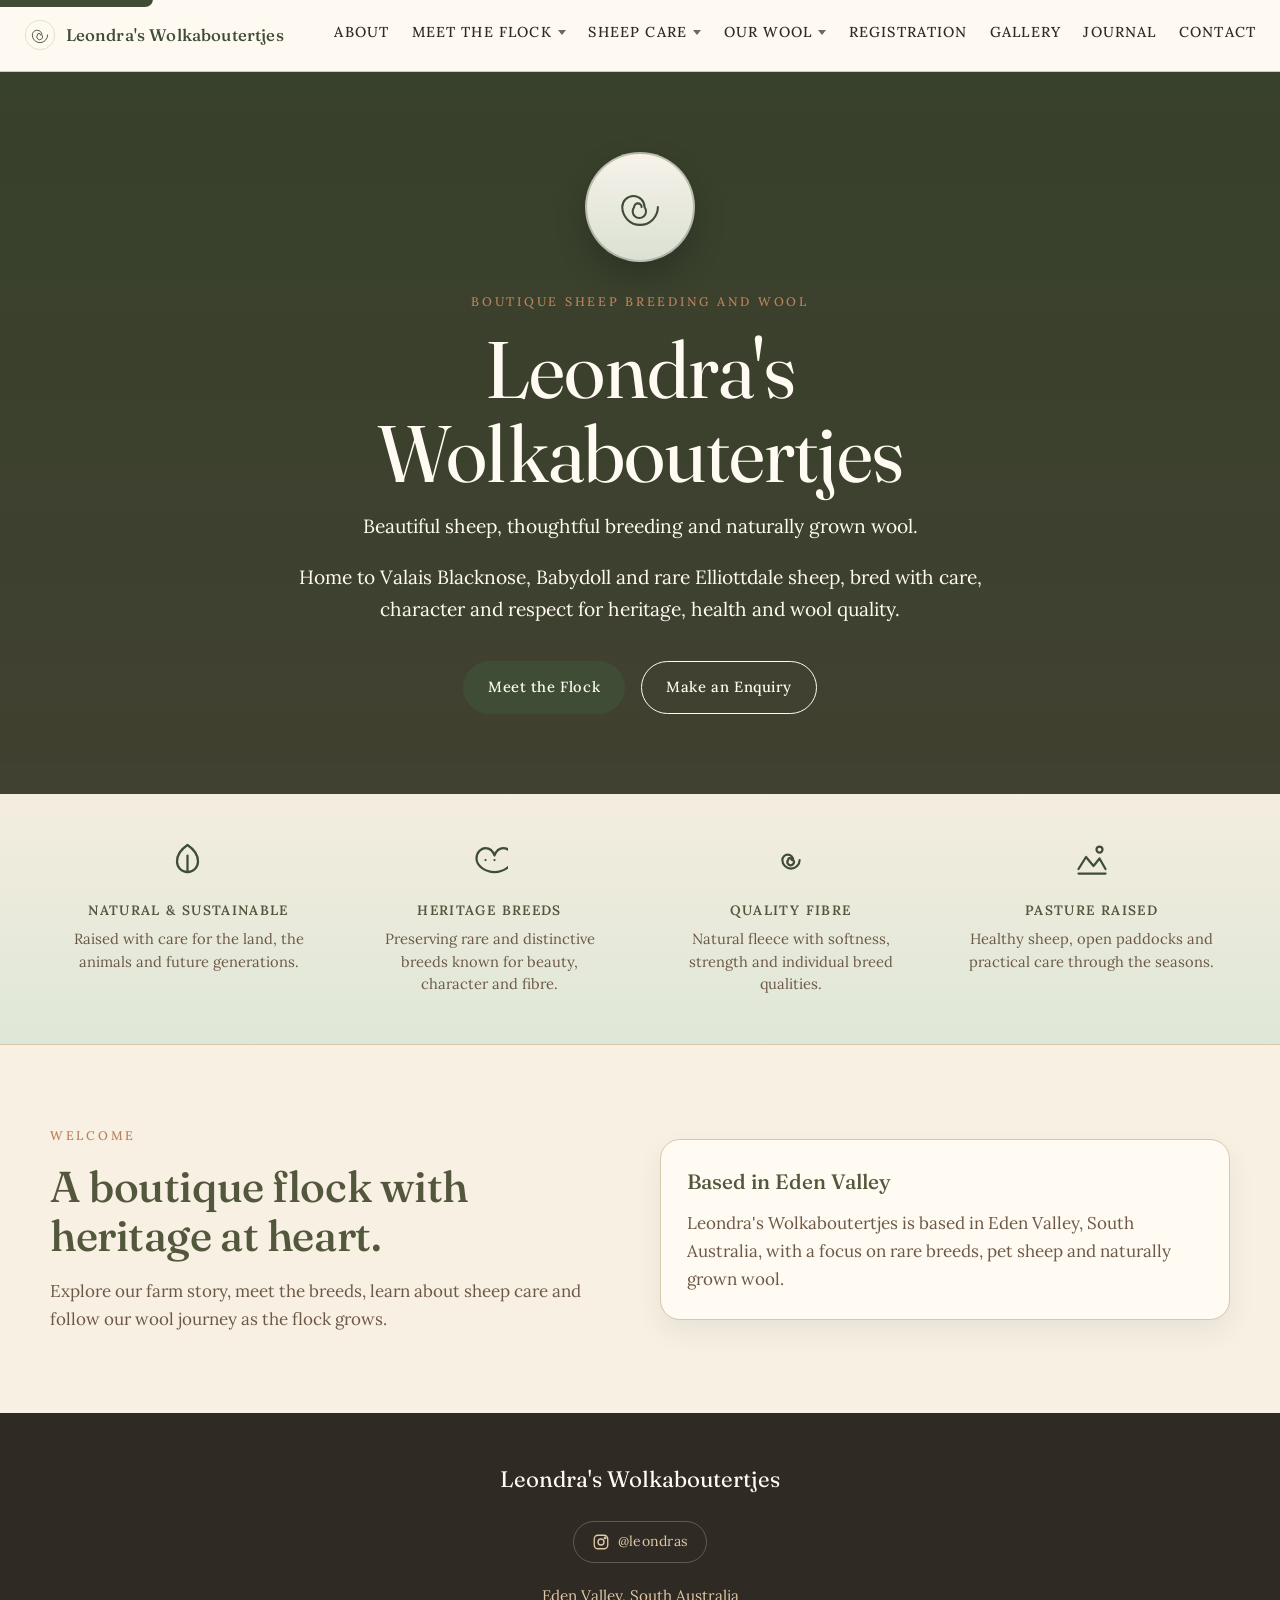
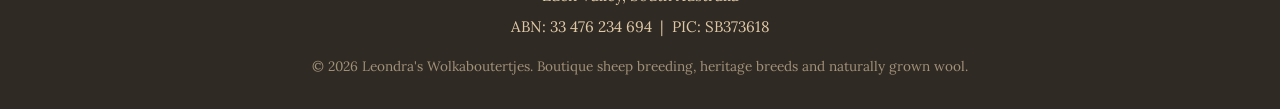
==== commit 4f8ae9ef: "Add files via upload" ====
--- a/index.html
+++ b/index.html
@@ -4,62 +4,86 @@
   <meta charset="UTF-8" />
   <meta name="viewport" content="width=device-width, initial-scale=1.0" />
   <title>Leondra's Wolkaboutertjes | Heritage Sheep & Wool</title>
-  <meta name="description" content="Leondra's Wolkaboutertjes breeds Valais Blacknose, Babydoll and rare Elliottdale sheep with a focus on care, heritage and beautiful wool." />
+  <meta name="description" content="Leondra's Wolkaboutertjes breeds Valais Blacknose, Babydoll and rare Elliottdale sheep in Eden Valley, South Australia, with a focus on care, heritage and beautiful wool." />
+
+  <meta property="og:title" content="Leondra's Wolkaboutertjes | Heritage Sheep & Wool" />
+  <meta property="og:description" content="Boutique sheep breeding and naturally grown wool in Eden Valley, South Australia." />
+  <meta property="og:type" content="website" />
+  <meta property="og:url" content="https://leondras.com.au/" />
+  <meta property="og:site_name" content="Leondra's Wolkaboutertjes" />
+  <meta name="twitter:card" content="summary_large_image" />
+
+  <link rel="icon" type="image/svg+xml" href="assets/favicon.svg" />
   <link rel="stylesheet" href="styles.css" />
 </head>
 <body>
 
+<a class="skip-link" href="#main">Skip to content</a>
 <header>
   <nav class="nav" aria-label="Main navigation">
-    <div class="nav-links">
-      <a href="about.html">About Us</a>
-      <div class="dropdown">
+    <a class="nav-brand" href="index.html">
+      <svg viewBox="0 0 100 100" xmlns="http://www.w3.org/2000/svg" aria-hidden="true">
+        <circle cx="50" cy="50" r="46" fill="none" stroke="currentColor" stroke-width="1.4" opacity="0.35"/>
+        <path d="M 74 50 A 24 24 0 1 1 26 50 A 15 15 0 1 1 56 50 A 9 9 0 1 1 42 50 A 5 5 0 1 1 52 50" fill="none" stroke="currentColor" stroke-width="2.8" stroke-linecap="round" stroke-linejoin="round"/>
+      </svg>
+      <span>Leondra's Wolkaboutertjes</span>
+    </a>
+    <button class="nav-toggle" aria-label="Toggle navigation" aria-expanded="false" aria-controls="primary-menu">
+      <svg viewBox="0 0 24 24" fill="none" stroke="currentColor" stroke-width="2" stroke-linecap="round" stroke-linejoin="round" aria-hidden="true">
+        <line x1="3" y1="6" x2="21" y2="6"/>
+        <line x1="3" y1="12" x2="21" y2="12"/>
+        <line x1="3" y1="18" x2="21" y2="18"/>
+      </svg>
+    </button>
+    <ul class="nav-links" id="primary-menu" role="list">
+      <li><a href="about.html">About</a></li>
+      <li class="dropdown">
         <a href="flock.html">Meet the Flock</a>
-        <div class="dropdown-menu">
-          <a href="flock.html#valais-blacknose">Valais Blacknose</a>
-          <a href="flock.html#babydolls">Babydolls</a>
-          <a href="flock.html#elliottdale">Elliottdale</a>
-        </div>
-      </div>
-      <div class="dropdown">
+        <ul class="dropdown-menu" role="list">
+          <li><a href="flock.html#valais-blacknose">Valais Blacknose</a></li>
+          <li><a href="flock.html#babydolls">Babydolls</a></li>
+          <li><a href="flock.html#elliottdale">Elliottdale</a></li>
+        </ul>
+      </li>
+      <li class="dropdown">
         <a href="sheep-care.html">Sheep Care</a>
-        <div class="dropdown-menu">
-          <a href="sheep-care.html#general-care">General Care</a>
-          <a href="sheep-care.html#preparing-for-sheep">Preparing for Your Sheep</a>
-          <a href="sheep-care.html#lambing">Lambing</a>
-          <a href="sheep-care.html#vaccinations">Vaccinations</a>
-          <a href="sheep-care.html#sheep-health">Sheep Health</a>
-          <a href="sheep-care.html#faq">FAQ</a>
-        </div>
-      </div>
-      <div class="dropdown">
+        <ul class="dropdown-menu" role="list">
+          <li><a href="sheep-care.html#general-care">General Care</a></li>
+          <li><a href="sheep-care.html#preparing-for-sheep">Preparing for Your Sheep</a></li>
+          <li><a href="sheep-care.html#lambing">Lambing</a></li>
+          <li><a href="sheep-care.html#vaccinations">Vaccinations</a></li>
+          <li><a href="sheep-care.html#sheep-health">Sheep Health</a></li>
+          <li><a href="sheep-care.html#faq">FAQ</a></li>
+        </ul>
+      </li>
+      <li class="dropdown">
         <a href="wool.html">Our Wool</a>
-        <div class="dropdown-menu">
-          <a href="wool.html#raw-fleece">Raw Fleece</a>
-          <a href="wool.html#breed-fibre">Breed Fibre</a>
-          <a href="wool.html#wool-journey">Wool Journey</a>
-          <a href="wool.html#future-products">Future Products</a>
-        </div>
-      </div>
-      <a href="registration.html">Registration</a>
-      <a href="gallery.html">Gallery</a>
-      <a href="journal.html">Farm Journal</a>
-      <a href="contact.html">Contact Us</a>
-    </div>
+        <ul class="dropdown-menu" role="list">
+          <li><a href="wool.html#raw-fleece">Raw Fleece</a></li>
+          <li><a href="wool.html#breed-fibre">Breed Fibre</a></li>
+          <li><a href="wool.html#wool-journey">Wool Journey</a></li>
+          <li><a href="wool.html#future-products">Future Products</a></li>
+        </ul>
+      </li>
+      <li><a href="registration.html">Registration</a></li>
+      <li><a href="gallery.html">Gallery</a></li>
+      <li><a href="journal.html">Journal</a></li>
+      <li><a href="contact.html">Contact</a></li>
+    </ul>
   </nav>
 </header>
 
-
-<main id="home">
+<main id="main">
   <section class="hero">
     <div class="hero-content">
-      <div class="hero-logo">
-        <strong>LW</strong>
-        <small>Heritage Sheep</small>
+      <div class="hero-mark" aria-hidden="true">
+        <svg viewBox="0 0 100 100" xmlns="http://www.w3.org/2000/svg">
+          <path d="M 74 50 A 24 24 0 1 1 26 50 A 15 15 0 1 1 56 50 A 9 9 0 1 1 42 50 A 5 5 0 1 1 52 50" fill="none" stroke="currentColor" stroke-width="2.8" stroke-linecap="round" stroke-linejoin="round"/>
+        </svg>
       </div>
-      <p class="eyebrow">Boutique sheep breeding & wool</p>
+      <span class="eyebrow">Boutique sheep breeding and wool</span>
       <h1>Leondra's Wolkaboutertjes</h1>
-      <p><strong>Beautiful sheep, thoughtful breeding and naturally grown wool.</strong></p>
+      <p>Beautiful sheep, thoughtful breeding and naturally grown wool.</p>
       <p>Home to Valais Blacknose, Babydoll and rare Elliottdale sheep, bred with care, character and respect for heritage, health and wool quality.</p>
       <div class="button-row">
         <a class="button" href="flock.html">Meet the Flock</a>
@@ -69,24 +93,36 @@
   </section>
 
   <section class="value-strip" aria-label="Farm values">
-    <div class="container value-grid">
+    <div class="value-grid">
       <div class="value-item">
-        <div class="value-icon">☘</div>
-        <h3>Natural & Sustainable</h3>
+        <svg class="value-icon" viewBox="0 0 24 24" fill="none" stroke="currentColor" stroke-width="1.5" stroke-linecap="round" stroke-linejoin="round" aria-hidden="true">
+          <path d="M11 20A7 7 0 0 1 4 13c0-5 4-9 7-11 3 2 7 6 7 11a7 7 0 0 1-7 7Z"/>
+          <path d="M11 9v11"/>
+        </svg>
+        <h3>Natural &amp; Sustainable</h3>
         <p>Raised with care for the land, the animals and future generations.</p>
       </div>
       <div class="value-item">
-        <div class="value-icon">♈</div>
+        <svg class="value-icon" viewBox="0 0 24 24" fill="none" stroke="currentColor" stroke-width="1.5" stroke-linecap="round" stroke-linejoin="round" aria-hidden="true">
+          <path d="M3 11c0-4 3-7 6-7s5 2 6 5c1-3 3-5 6-5s6 3 6 7v0c0 5-6 9-12 9S3 16 3 11Z"/>
+          <path d="M9 12h.01M15 12h.01"/>
+        </svg>
         <h3>Heritage Breeds</h3>
         <p>Preserving rare and distinctive breeds known for beauty, character and fibre.</p>
       </div>
       <div class="value-item">
-        <div class="value-icon">◌</div>
+        <svg class="value-icon" viewBox="0 0 100 100" fill="none" stroke="currentColor" stroke-width="6" stroke-linecap="round" stroke-linejoin="round" aria-hidden="true">
+          <path d="M 74 50 A 24 24 0 1 1 26 50 A 15 15 0 1 1 56 50 A 9 9 0 1 1 42 50 A 5 5 0 1 1 52 50"/>
+        </svg>
         <h3>Quality Fibre</h3>
         <p>Natural fleece with softness, strength and individual breed qualities.</p>
       </div>
       <div class="value-item">
-        <div class="value-icon">〽</div>
+        <svg class="value-icon" viewBox="0 0 24 24" fill="none" stroke="currentColor" stroke-width="1.5" stroke-linecap="round" stroke-linejoin="round" aria-hidden="true">
+          <path d="M3 18l5-8 5 6 4-5 4 7"/>
+          <path d="M3 21h18"/>
+          <circle cx="17" cy="5" r="2"/>
+        </svg>
         <h3>Pasture Raised</h3>
         <p>Healthy sheep, open paddocks and practical care through the seasons.</p>
       </div>
@@ -96,7 +132,7 @@
   <section>
     <div class="container grid-2">
       <div>
-        <p class="eyebrow">Welcome</p>
+        <span class="eyebrow">Welcome</span>
         <h2>A boutique flock with heritage at heart.</h2>
         <p class="muted">Explore our farm story, meet the breeds, learn about sheep care and follow our wool journey as the flock grows.</p>
       </div>
@@ -108,13 +144,21 @@
   </section>
 </main>
 
-
 <footer>
-  <p><strong>Leondra's Wolkaboutertjes</strong> | @leondras</p>
+  <p class="footer-brand">Leondra's Wolkaboutertjes</p>
+  <a class="footer-social" href="https://instagram.com/leondras" target="_blank" rel="noopener noreferrer">
+    <svg viewBox="0 0 24 24" fill="none" stroke="currentColor" stroke-width="1.8" aria-hidden="true">
+      <rect x="3" y="3" width="18" height="18" rx="5"/>
+      <circle cx="12" cy="12" r="4"/>
+      <circle cx="17.5" cy="6.5" r="1" fill="currentColor"/>
+    </svg>
+    <span>@leondras</span>
+  </a>
   <p>Eden Valley, South Australia</p>
-  <p>ABN: 33 476 234 694 | PIC: SB373618</p>
+  <p>ABN: 33 476 234 694 &nbsp;|&nbsp; PIC: SB373618</p>
   <p>&copy; 2026 Leondra's Wolkaboutertjes. Boutique sheep breeding, heritage breeds and naturally grown wool.</p>
 </footer>
+<script src="script.js" defer></script>
 
 </body>
 </html>
--- a/styles.css
+++ b/styles.css
@@ -1,3 +1,9 @@
+/* ==========================================================================
+   Leondra's Wolkaboutertjes - stylesheet
+   ========================================================================== */
+
+@import url('https://fonts.googleapis.com/css2?family=Fraunces:opsz,wght@9..144,300;9..144,400;9..144,500;9..144,600&family=Lora:wght@400;500;600&display=swap');
+
 :root {
   --cream: #f7f0e3;
   --warm-white: #fffaf2;
@@ -10,79 +16,134 @@
   --charcoal: #2f2a24;
   --soft-brown: #6d5846;
   --border: #d8c7ad;
-}
-
-* { box-sizing: border-box; margin: 0; padding: 0; }
+
+  --font-display: 'Fraunces', Georgia, 'Times New Roman', serif;
+  --font-body: 'Lora', Georgia, 'Times New Roman', serif;
+}
+
+*, *::before, *::after { box-sizing: border-box; margin: 0; padding: 0; }
 
 html { scroll-behavior: smooth; }
 
 body {
-  font-family: Georgia, 'Times New Roman', serif;
+  font-family: var(--font-body);
   background: var(--cream);
   color: var(--charcoal);
-  line-height: 1.6;
+  line-height: 1.65;
+  font-size: 17px;
+  -webkit-font-smoothing: antialiased;
+  -moz-osx-font-smoothing: grayscale;
 }
 
 a { color: inherit; text-decoration: none; }
+
+/* Visually hidden but accessible to screen readers */
+.sr-only {
+  position: absolute;
+  width: 1px;
+  height: 1px;
+  padding: 0;
+  margin: -1px;
+  overflow: hidden;
+  clip: rect(0, 0, 0, 0);
+  white-space: nowrap;
+  border: 0;
+}
+
+/* Skip link */
+.skip-link {
+  position: absolute;
+  top: -40px;
+  left: 0;
+  background: var(--forest);
+  color: var(--warm-white);
+  padding: 0.6rem 1rem;
+  z-index: 100;
+  border-radius: 0 0 8px 0;
+}
+.skip-link:focus { top: 0; }
+
+/* ==========================================================================
+   Header & Navigation
+   ========================================================================== */
 
 header {
   position: sticky;
   top: 0;
-  z-index: 10;
+  z-index: 50;
   background: rgba(255, 250, 242, 0.95);
   border-bottom: 1px solid var(--border);
   backdrop-filter: blur(8px);
+  -webkit-backdrop-filter: blur(8px);
 }
 
 .nav {
   max-width: 1600px;
   margin: 0 auto;
-  padding: 1rem 2rem;
-  display: flex;
-  justify-content: center;
-  align-items: center;
+  padding: 0.9rem 1.5rem;
+  display: flex;
+  justify-content: space-between;
+  align-items: center;
+  gap: 1rem;
+}
+
+.nav-brand {
+  display: flex;
+  align-items: center;
+  gap: 0.6rem;
+  font-family: var(--font-display);
+  font-weight: 500;
+  font-size: 1.05rem;
+  color: var(--forest);
+  letter-spacing: 0.01em;
+  white-space: nowrap;
+}
+
+.nav-brand svg {
+  width: 32px;
+  height: 32px;
+  color: var(--forest);
+  flex-shrink: 0;
 }
 
 .nav-links {
   display: flex;
-  justify-content: center;
-  align-items: center;
-  gap: 1.35rem;
-  flex-wrap: nowrap;
-  white-space: nowrap;
-  font-size: 1rem;
-  font-weight: 700;
+  align-items: center;
+  gap: 1.4rem;
+  font-family: var(--font-body);
+  font-size: 0.9rem;
+  font-weight: 500;
   text-transform: uppercase;
-  letter-spacing: 0.04em;
-}
-
-.nav-links > a,
-.dropdown > a {
-  display: flex;
+  letter-spacing: 0.08em;
+  list-style: none;
+}
+
+.nav-links > li { position: relative; }
+
+.nav-links a {
+  display: inline-flex;
   align-items: center;
   height: 42px;
-  padding: 0 0 0.25rem;
+  padding: 0 0 0.2rem;
   border-bottom: 2px solid transparent;
 }
 
-.nav-links > a:hover,
-.dropdown > a:hover {
+.nav-links a:hover,
+.nav-links a:focus-visible {
   border-bottom-color: var(--forest);
   color: var(--clay);
-}
-
-.dropdown {
-  position: relative;
-  display: flex;
-  align-items: center;
+  outline: none;
 }
 
 .dropdown > a::after {
-  content: "▾";
-  font-size: 0.7rem;
-  margin-left: 0.35rem;
-  position: relative;
-  top: -1px;
+  content: "";
+  width: 0;
+  height: 0;
+  border-left: 4px solid transparent;
+  border-right: 4px solid transparent;
+  border-top: 5px solid currentColor;
+  margin-left: 0.4rem;
+  opacity: 0.7;
 }
 
 .dropdown-menu {
@@ -90,32 +151,55 @@
   position: absolute;
   top: 100%;
   left: 0;
-  min-width: 230px;
+  min-width: 240px;
   background: var(--warm-white);
   border: 1px solid var(--border);
-  border-radius: 16px;
-  padding: 0.6rem;
+  border-radius: 14px;
+  padding: 0.5rem;
   box-shadow: 0 14px 35px rgba(47, 42, 36, 0.12);
+  list-style: none;
 }
 
 .dropdown-menu a {
   display: block;
-  padding: 0.65rem 0.8rem;
-  border-radius: 10px;
-  white-space: nowrap;
-}
-
-.dropdown-menu a:hover { background: var(--cream); }
-
-.dropdown:hover .dropdown-menu { display: block; }
+  padding: 0.6rem 0.8rem;
+  border-radius: 8px;
+  height: auto;
+  border-bottom: 0;
+  text-transform: none;
+  letter-spacing: 0.02em;
+  font-size: 0.92rem;
+}
+
+.dropdown-menu a:hover,
+.dropdown-menu a:focus-visible { background: var(--cream); border-bottom: 0; }
+
+.dropdown:hover .dropdown-menu,
+.dropdown:focus-within .dropdown-menu { display: block; }
+
+/* Mobile nav toggle */
+.nav-toggle {
+  display: none;
+  background: none;
+  border: 0;
+  padding: 0.5rem;
+  cursor: pointer;
+  color: var(--forest);
+}
+
+.nav-toggle svg { width: 28px; height: 28px; }
+
+/* ==========================================================================
+   Hero
+   ========================================================================== */
 
 .hero {
-  min-height: 76vh;
+  min-height: 78vh;
   display: grid;
   place-items: center;
   padding: 5rem 1.25rem;
   background:
-    linear-gradient(rgba(32, 45, 28, 0.52), rgba(47, 42, 36, 0.48)),
+    linear-gradient(rgba(32, 45, 28, 0.55), rgba(47, 42, 36, 0.5)),
     var(--moss);
   color: var(--warm-white);
   text-align: center;
@@ -129,79 +213,72 @@
   text-align: center;
 }
 
-.hero-logo {
-  width: 160px;
-  height: 150px;
+.hero-mark {
+  width: 110px;
+  height: 110px;
   border-radius: 50%;
   background: linear-gradient(180deg, rgba(255,250,242,0.96) 0%, rgba(232,238,225,0.92) 100%);
-  border: 3px solid rgba(63,77,55,0.78);
-  display: flex;
-  flex-direction: column;
+  border: 2px solid rgba(63,77,55,0.3);
+  display: flex;
   align-items: center;
   justify-content: center;
-  margin-bottom: 2rem;
-  box-shadow: 0 18px 40px rgba(0,0,0,0.22);
+  margin-bottom: 1.8rem;
+  box-shadow: 0 14px 32px rgba(0,0,0,0.2);
   color: var(--forest);
 }
 
-.hero-logo::before {
-  content: "♈";
-  font-size: 1.7rem;
-  line-height: 1;
-  margin-bottom: 0.25rem;
-  opacity: 0.9;
-}
-
-.hero-logo strong {
-  font-size: 3rem;
-  letter-spacing: 0.1em;
-  color: var(--forest);
-  line-height: 1;
-}
-
-.hero-logo small {
-  color: var(--forest);
-  letter-spacing: 0.18em;
-  font-size: 0.65rem;
+.hero-mark svg { width: 70%; height: 70%; }
+
+.eyebrow {
+  font-family: var(--font-body);
   text-transform: uppercase;
-  margin-top: 0.4rem;
-}
-
-.eyebrow {
-  text-transform: uppercase;
-  letter-spacing: 0.18em;
-  font-size: 0.8rem;
+  letter-spacing: 0.22em;
+  font-size: 0.78rem;
+  font-weight: 500;
   margin-bottom: 1rem;
   color: var(--sand);
   display: block;
 }
 
+section .eyebrow,
+.page-hero .eyebrow { color: var(--clay); }
+
+.page-hero .eyebrow { color: var(--sand); }
+
+h1, h2, h3 {
+  font-family: var(--font-display);
+  font-weight: 400;
+  letter-spacing: -0.01em;
+}
+
 h1 {
-  font-size: clamp(3.2rem, 8vw, 6.2rem);
+  font-size: clamp(2.6rem, 6.5vw, 5rem);
   line-height: 1.05;
   margin-bottom: 1rem;
-  text-align: center;
-  max-width: 900px;
+  max-width: 920px;
+  font-weight: 400;
 }
 
 h2 {
-  font-size: clamp(2rem, 4vw, 3rem);
-  line-height: 1.1;
+  font-size: clamp(1.8rem, 3.6vw, 2.7rem);
+  line-height: 1.15;
   color: var(--moss);
   margin-bottom: 1rem;
+  font-weight: 500;
 }
 
 h3 {
-  font-size: 1.45rem;
+  font-size: 1.3rem;
   color: var(--moss);
   margin-bottom: 0.6rem;
+  font-weight: 500;
+  letter-spacing: 0;
 }
 
 .hero p {
-  font-size: clamp(1.05rem, 2vw, 1.35rem);
-  max-width: 720px;
+  font-size: clamp(1rem, 1.7vw, 1.2rem);
+  max-width: 700px;
   margin: 0 auto 1.2rem;
-  text-align: center;
 }
 
 .button-row {
@@ -209,27 +286,43 @@
   justify-content: center;
   gap: 1rem;
   flex-wrap: wrap;
+  margin-top: 1rem;
 }
 
 .button {
-  display: inline-block;
-  padding: 0.8rem 1.25rem;
+  display: inline-flex;
+  align-items: center;
+  justify-content: center;
+  padding: 0.85rem 1.5rem;
   border-radius: 999px;
   background: var(--forest);
   color: var(--warm-white);
-  font-weight: 700;
-  border: 1px solid var(--forest);
-}
+  font-family: var(--font-body);
+  font-weight: 500;
+  font-size: 0.92rem;
+  letter-spacing: 0.04em;
+  border: 1.5px solid var(--forest);
+  cursor: pointer;
+  transition: transform 0.15s ease, background 0.2s ease;
+}
+
+.button:hover { background: var(--moss); transform: translateY(-1px); }
 
 .button.secondary {
   background: transparent;
   border-color: var(--warm-white);
-}
+  color: var(--warm-white);
+}
+
+.button.secondary:hover { background: rgba(255,250,242,0.12); }
+
+/* ==========================================================================
+   Sections & layout
+   ========================================================================== */
 
 section {
   padding: 5rem 1.25rem;
   position: relative;
-  overflow: hidden;
 }
 
 .container {
@@ -249,20 +342,18 @@
 .page-hero p {
   max-width: 760px;
   margin: 0 auto;
-  font-size: 1.15rem;
-}
-
-.section-heading {
-  max-width: 720px;
-  margin-bottom: 2.5rem;
-}
+  font-size: 1.1rem;
+  opacity: 0.95;
+}
+
+.section-heading { max-width: 720px; margin-bottom: 2.5rem; }
 
 .muted { color: var(--soft-brown); }
 
 .grid-2 {
   display: grid;
   grid-template-columns: repeat(2, minmax(0, 1fr));
-  gap: 2rem;
+  gap: 2.5rem;
   align-items: center;
 }
 
@@ -277,94 +368,156 @@
   border: 1px solid var(--border);
   border-radius: 22px;
   overflow: hidden;
-  box-shadow: 0 14px 35px rgba(47, 42, 36, 0.08);
-}
-
-.card-content { padding: 1.4rem; }
+  box-shadow: 0 12px 30px rgba(47, 42, 36, 0.07);
+  display: flex;
+  flex-direction: column;
+}
+
+.card-content { padding: 1.6rem; flex: 1; display: flex; flex-direction: column; }
+
+.card-content > .button { margin-top: auto; align-self: flex-start; }
+
+/* ==========================================================================
+   Image placeholders (refined - "photo coming soon" feel)
+   ========================================================================== */
 
 .image-panel {
   width: 100%;
-  height: 260px;
-  object-fit: cover;
-  background: linear-gradient(135deg, var(--sand), var(--sage));
-}
-
-.feature-list {
-  display: grid;
-  gap: 1rem;
-}
+  height: 280px;
+  background:
+    radial-gradient(circle at 30% 30%, rgba(255,250,242,0.4) 0%, transparent 50%),
+    linear-gradient(135deg, var(--sand) 0%, var(--sage) 100%);
+  display: flex;
+  flex-direction: column;
+  align-items: center;
+  justify-content: center;
+  gap: 0.6rem;
+  color: var(--moss);
+  position: relative;
+  overflow: hidden;
+}
+
+.image-panel::before {
+  content: "";
+  width: 44px;
+  height: 44px;
+  background-image: url("data:image/svg+xml;utf8,<svg xmlns='http://www.w3.org/2000/svg' viewBox='0 0 100 100'><path d='M 74 50 A 24 24 0 1 1 26 50 A 15 15 0 1 1 56 50 A 9 9 0 1 1 42 50 A 5 5 0 1 1 52 50' fill='none' stroke='%2353583d' stroke-width='3' stroke-linecap='round' stroke-linejoin='round' opacity='0.7'/></svg>");
+  background-repeat: no-repeat;
+  background-position: center;
+  background-size: contain;
+}
+
+.image-panel::after {
+  content: "Photo coming soon";
+  font-family: var(--font-body);
+  font-size: 0.7rem;
+  text-transform: uppercase;
+  letter-spacing: 0.2em;
+  color: var(--moss);
+  opacity: 0.75;
+}
+
+/* ==========================================================================
+   Feature list
+   ========================================================================== */
+
+.feature-list { display: grid; gap: 1rem; }
 
 .feature {
   background: var(--warm-white);
-  border-left: 5px solid var(--olive);
-  padding: 1.2rem;
-  border-radius: 16px;
-}
+  border-left: 4px solid var(--olive);
+  padding: 1.2rem 1.4rem;
+  border-radius: 12px;
+}
+
+.feature h3 { font-size: 1.15rem; }
+
+/* ==========================================================================
+   Highlight band & cards
+   ========================================================================== */
 
 .highlight-band {
   background: linear-gradient(180deg, #ede2d0 0%, #dfe7d7 100%);
 }
 
-.highlight-grid,
-.value-grid {
+.highlight-grid {
   display: grid;
+  grid-template-columns: repeat(3, 1fr);
   gap: 1.5rem;
-}
-
-.highlight-grid {
-  grid-template-columns: repeat(3, 1fr);
 }
 
 .highlight-card {
   background: var(--warm-white);
   border-radius: 20px;
-  padding: 1.5rem;
+  padding: 1.6rem;
   border: 1px solid var(--border);
-  box-shadow: 0 12px 30px rgba(47, 42, 36, 0.08);
-}
+  box-shadow: 0 12px 28px rgba(47, 42, 36, 0.07);
+}
+
+.breed-program-card {
+  margin-top: 1rem;
+  padding: 1rem 1.2rem;
+  background: linear-gradient(180deg, #f3eddf 0%, #dfe7d7 100%);
+  border: 1px solid var(--border);
+  border-radius: 14px;
+}
+
+.breed-program-card .label {
+  font-size: 0.72rem;
+  letter-spacing: 0.18em;
+  text-transform: uppercase;
+  color: var(--forest);
+  font-weight: 600;
+  margin-bottom: 0.4rem;
+  display: block;
+}
+
+/* ==========================================================================
+   Value strip (home)
+   ========================================================================== */
 
 .value-strip {
-  padding: 2.5rem 1.25rem;
+  padding: 3rem 1.25rem;
   background: linear-gradient(180deg, #f3eddf 0%, #dfe7d7 100%);
   border-bottom: 1px solid var(--border);
 }
 
 .value-grid {
+  display: grid;
   grid-template-columns: repeat(4, 1fr);
+  gap: 1.5rem;
   text-align: center;
-}
-
-.value-item {
-  padding: 0 1rem;
-  border-right: 1px solid rgba(83, 88, 61, 0.25);
-}
-
-.value-item:last-child { border-right: 0; }
+  max-width: 1180px;
+  margin: 0 auto;
+}
+
+.value-item { padding: 0 1rem; }
 
 .value-icon {
-  font-size: 2rem;
+  width: 36px;
+  height: 36px;
+  margin: 0 auto 0.8rem;
   color: var(--forest);
-  margin-bottom: 0.6rem;
 }
 
 .value-item h3 {
-  font-size: 1rem;
+  font-family: var(--font-body);
+  font-size: 0.85rem;
   text-transform: uppercase;
-  letter-spacing: 0.06em;
+  letter-spacing: 0.1em;
+  font-weight: 600;
+  margin-bottom: 0.4rem;
 }
 
 .value-item p {
   color: var(--soft-brown);
-  font-size: 0.95rem;
-}
-
-.earth-band {
-  background: linear-gradient(180deg, var(--moss) 0%, var(--forest) 100%);
-  color: var(--warm-white);
-}
-
-.earth-band h2,
-.earth-band h3 { color: var(--sand); }
+  font-size: 0.92rem;
+  line-height: 1.55;
+}
+
+/* ==========================================================================
+   Gallery
+   ========================================================================== */
 
 .gallery-grid {
   display: grid;
@@ -378,6 +531,10 @@
   border: 1px solid var(--border);
 }
 
+/* ==========================================================================
+   Journal / news
+   ========================================================================== */
+
 .news-grid {
   display: grid;
   grid-template-columns: repeat(3, 1fr);
@@ -385,124 +542,224 @@
 }
 
 .news-date {
-  font-size: 0.85rem;
+  font-size: 0.78rem;
   text-transform: uppercase;
-  letter-spacing: 0.12em;
+  letter-spacing: 0.14em;
   color: var(--clay);
   margin-bottom: 0.6rem;
-}
-
-.faq-list {
-  display: grid;
-  gap: 1rem;
-  margin-top: 2rem;
-}
+  font-weight: 600;
+}
+
+/* ==========================================================================
+   FAQ
+   ========================================================================== */
+
+.faq-list { display: grid; gap: 0.8rem; margin-top: 2rem; }
 
 details {
   background: var(--warm-white);
   border: 1px solid var(--border);
-  border-radius: 18px;
-  padding: 1rem 1.2rem;
-}
+  border-radius: 14px;
+  padding: 1rem 1.3rem;
+  transition: box-shadow 0.2s ease;
+}
+
+details[open] { box-shadow: 0 8px 20px rgba(47, 42, 36, 0.06); }
 
 summary {
   cursor: pointer;
-  font-weight: 700;
+  font-weight: 600;
   color: var(--moss);
   list-style: none;
+  display: flex;
+  justify-content: space-between;
+  align-items: center;
 }
 
 summary::-webkit-details-marker { display: none; }
 
-details p {
-  margin-top: 0.8rem;
-  color: var(--soft-brown);
-}
+summary::after {
+  content: "+";
+  font-size: 1.3rem;
+  font-weight: 300;
+  color: var(--clay);
+  margin-left: 1rem;
+  transition: transform 0.2s ease;
+}
+
+details[open] summary::after { transform: rotate(45deg); }
+
+details p { margin-top: 0.8rem; color: var(--soft-brown); }
+
+/* ==========================================================================
+   Contact form
+   ========================================================================== */
 
 .contact-box {
   background: var(--warm-white);
   border: 1px solid var(--border);
-  border-radius: 24px;
+  border-radius: 22px;
   padding: 2rem;
 }
 
-form {
-  display: grid;
-  gap: 1rem;
-}
-
-input,
-textarea {
+.contact-box h2 { margin-bottom: 1.2rem; }
+
+form { display: grid; gap: 1rem; }
+
+.form-field { display: flex; flex-direction: column; gap: 0.4rem; }
+
+.form-field label {
+  font-size: 0.78rem;
+  text-transform: uppercase;
+  letter-spacing: 0.1em;
+  font-weight: 600;
+  color: var(--moss);
+}
+
+input, textarea, select {
   width: 100%;
-  padding: 0.9rem 1rem;
+  padding: 0.85rem 1rem;
   border: 1px solid var(--border);
-  border-radius: 14px;
+  border-radius: 12px;
   background: #fff;
   font: inherit;
-}
-
-textarea {
-  min-height: 140px;
-  resize: vertical;
-}
-
-button {
-  border: 0;
-  cursor: pointer;
-  font: inherit;
-}
+  color: var(--charcoal);
+  transition: border-color 0.2s ease, box-shadow 0.2s ease;
+}
+
+input:focus, textarea:focus, select:focus {
+  outline: none;
+  border-color: var(--olive);
+  box-shadow: 0 0 0 3px rgba(125, 128, 96, 0.15);
+}
+
+textarea { min-height: 140px; resize: vertical; }
+
+button { border: 0; cursor: pointer; font: inherit; }
+
+.form-status {
+  padding: 0.9rem 1rem;
+  border-radius: 12px;
+  font-size: 0.92rem;
+  display: none;
+}
+.form-status.success { display: block; background: #e3ebd9; color: var(--forest); border: 1px solid var(--sage); }
+.form-status.error { display: block; background: #f3dcd0; color: #8a3a1a; border: 1px solid #d99a78; }
+
+.contact-meta { display: grid; gap: 0.8rem; margin-top: 0.5rem; }
+.contact-meta a { color: var(--clay); border-bottom: 1px solid rgba(185,130,91,0.3); }
+.contact-meta a:hover { color: var(--forest); border-bottom-color: var(--forest); }
+
+/* ==========================================================================
+   Footer
+   ========================================================================== */
 
 footer {
   background: var(--charcoal);
   color: var(--warm-white);
-  padding: 2rem 1.25rem;
+  padding: 3rem 1.25rem 2rem;
   text-align: center;
 }
 
-footer p { color: var(--sand); }
-
-@media (max-width: 1250px) {
+footer p { color: var(--sand); margin-bottom: 0.4rem; font-size: 0.95rem; }
+footer p:last-child { margin-bottom: 0; opacity: 0.65; font-size: 0.85rem; margin-top: 1rem; }
+
+.footer-brand {
+  font-family: var(--font-display);
+  font-size: 1.4rem;
+  color: var(--warm-white) !important;
+  margin-bottom: 0.8rem !important;
+  font-weight: 400;
+}
+
+.footer-social {
+  display: inline-flex;
+  align-items: center;
+  gap: 0.5rem;
+  margin: 0.6rem 0 1.2rem;
+  padding: 0.55rem 1.1rem;
+  border: 1px solid rgba(223,200,165,0.3);
+  border-radius: 999px;
+  color: var(--sand) !important;
+  font-size: 0.88rem;
+  letter-spacing: 0.02em;
+  transition: background 0.2s ease;
+}
+
+.footer-social:hover { background: rgba(223,200,165,0.1); }
+
+.footer-social svg { width: 18px; height: 18px; }
+
+/* ==========================================================================
+   Responsive
+   ========================================================================== */
+
+@media (max-width: 1100px) {
+  .nav-links { gap: 1rem; font-size: 0.82rem; }
+}
+
+@media (max-width: 960px) {
+  .nav-toggle { display: block; }
+
   .nav-links {
-    gap: 1rem;
-    font-size: 0.9rem;
+    display: none;
+    position: absolute;
+    top: 100%;
+    left: 0;
+    right: 0;
+    flex-direction: column;
+    align-items: stretch;
+    background: var(--warm-white);
+    border-bottom: 1px solid var(--border);
+    padding: 1rem 1.5rem 1.5rem;
+    gap: 0.4rem;
+    box-shadow: 0 12px 28px rgba(47,42,36,0.08);
   }
-}
-
-@media (max-width: 900px) {
-  .nav {
-    padding: 1rem;
-    align-items: center;
-    flex-direction: column;
+
+  .nav-links.open { display: flex; }
+
+  .nav-links a {
+    height: auto;
+    padding: 0.8rem 0;
+    border-bottom: 1px solid rgba(216,199,173,0.5);
+    width: 100%;
+    justify-content: space-between;
   }
 
-  .nav-links {
-    flex-wrap: wrap;
-    justify-content: center;
+  .dropdown-menu {
+    position: static;
+    display: block;
+    box-shadow: none;
+    border: 0;
+    background: transparent;
+    padding: 0 0 0.6rem 1rem;
   }
 
-  .grid-2,
-  .cards,
-  .news-grid,
-  .highlight-grid,
-  .value-grid {
+  .dropdown-menu a {
+    padding: 0.5rem 0;
+    border-bottom: 0;
+    font-size: 0.85rem;
+    opacity: 0.85;
+  }
+
+  .grid-2, .cards, .news-grid, .highlight-grid {
     grid-template-columns: 1fr;
   }
 
-  .gallery-grid {
-    grid-template-columns: repeat(2, 1fr);
-  }
+  .value-grid { grid-template-columns: repeat(2, 1fr); gap: 2rem; }
+
+  .gallery-grid { grid-template-columns: repeat(2, 1fr); }
+
+  section { padding: 3.5rem 1.25rem; }
 }
 
 @media (max-width: 520px) {
+  body { font-size: 16px; }
   .gallery-grid { grid-template-columns: 1fr; }
-
-  .nav-links {
-    gap: 0.75rem;
-    font-size: 0.85rem;
-  }
-
-  .hero-logo {
-    width: 120px;
-    height: 120px;
-  }
-}
+  .value-grid { grid-template-columns: 1fr; }
+  .hero-mark { width: 90px; height: 90px; }
+  .nav { padding: 0.8rem 1rem; }
+  .nav-brand { font-size: 0.95rem; }
+  .nav-brand svg { width: 28px; height: 28px; }
+  .contact-box { padding: 1.5rem; }
+}
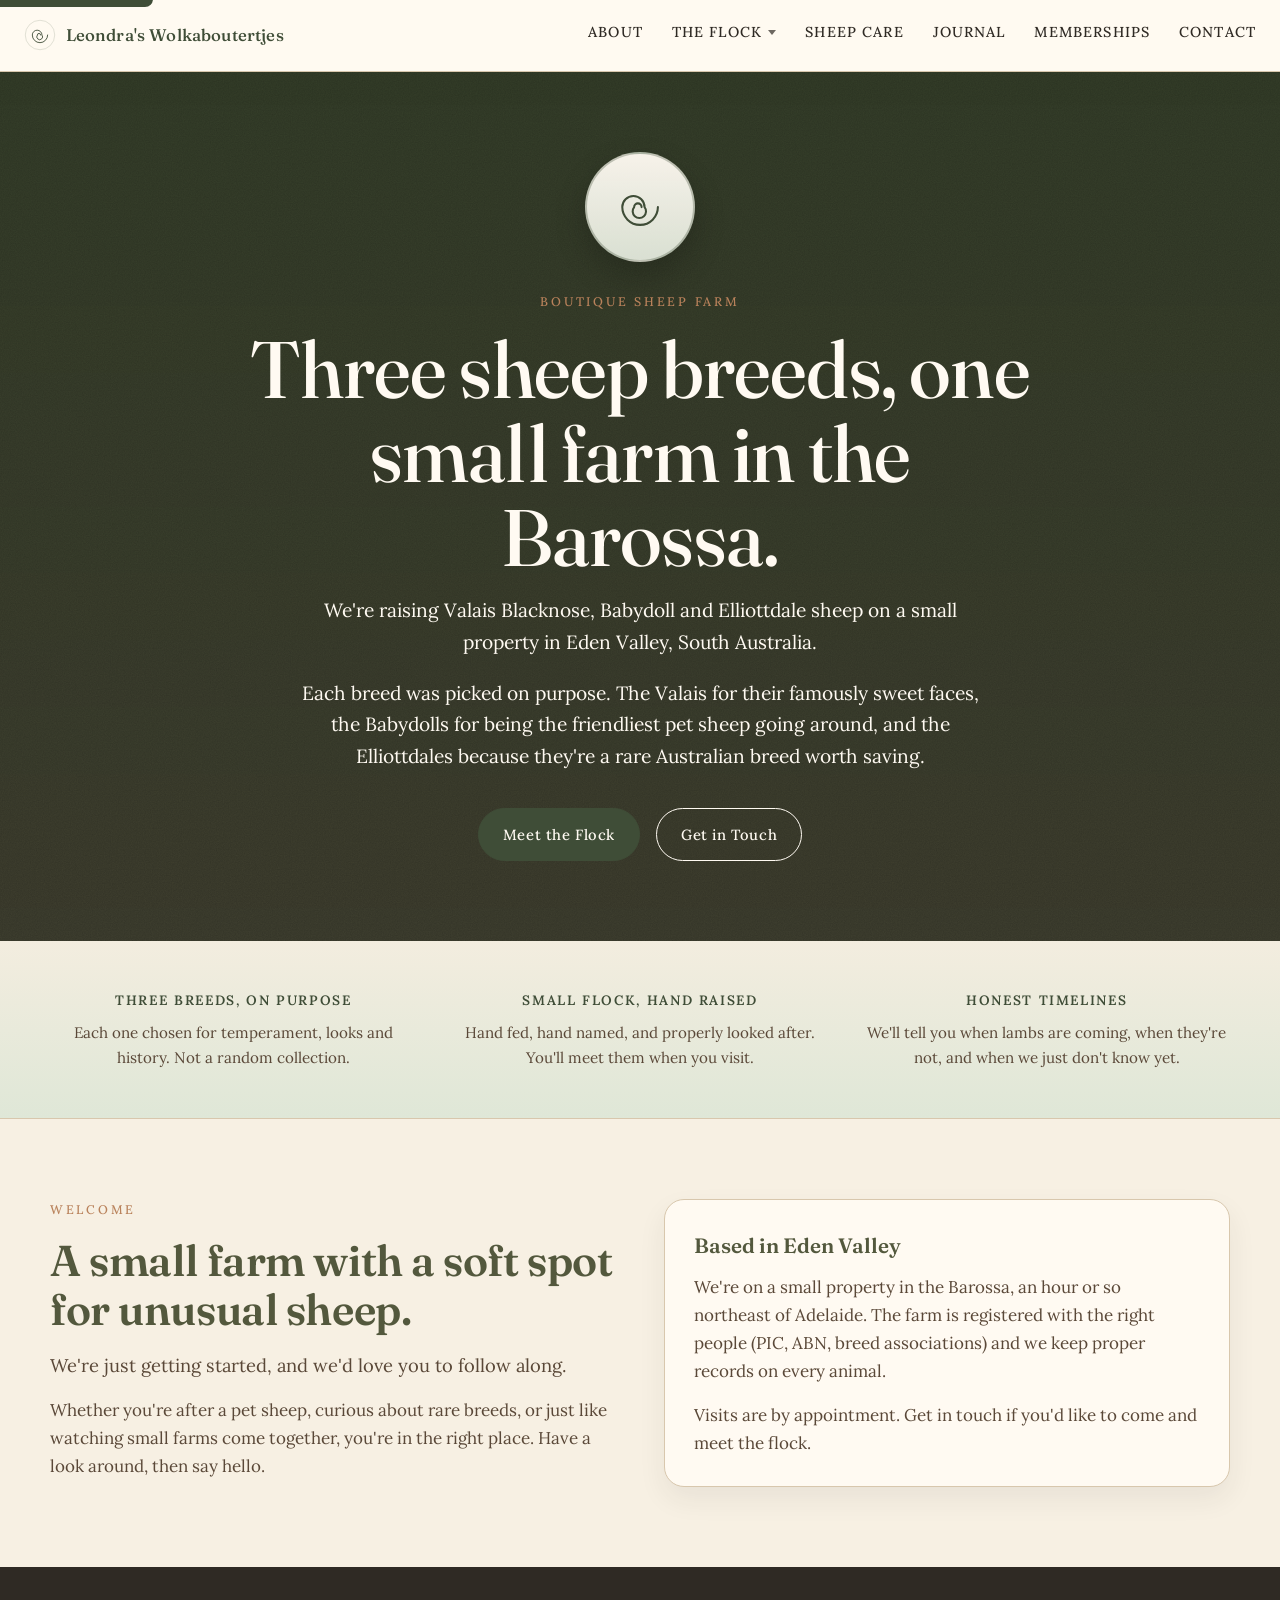
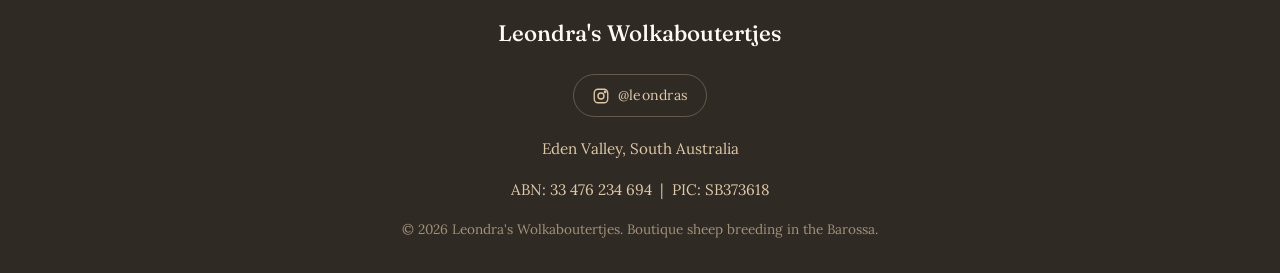
==== commit 6ecfcbeb: "Add files via upload" ====
--- a/index.html
+++ b/index.html
@@ -3,11 +3,11 @@
 <head>
   <meta charset="UTF-8" />
   <meta name="viewport" content="width=device-width, initial-scale=1.0" />
-  <title>Leondra's Wolkaboutertjes | Heritage Sheep & Wool</title>
-  <meta name="description" content="Leondra's Wolkaboutertjes breeds Valais Blacknose, Babydoll and rare Elliottdale sheep in Eden Valley, South Australia, with a focus on care, heritage and beautiful wool." />
+  <title>Leondra's Wolkaboutertjes | Valais Blacknose, Babydoll and Elliottdale Sheep</title>
+  <meta name="description" content="A small boutique sheep farm in Eden Valley, South Australia, raising Valais Blacknose, Babydoll and rare Elliottdale sheep." />
 
-  <meta property="og:title" content="Leondra's Wolkaboutertjes | Heritage Sheep & Wool" />
-  <meta property="og:description" content="Boutique sheep breeding and naturally grown wool in Eden Valley, South Australia." />
+  <meta property="og:title" content="Leondra's Wolkaboutertjes | Boutique Sheep Farm" />
+  <meta property="og:description" content="Three sheep breeds, one small farm in the Barossa." />
   <meta property="og:type" content="website" />
   <meta property="og:url" content="https://leondras.com.au/" />
   <meta property="og:site_name" content="Leondra's Wolkaboutertjes" />
@@ -38,36 +38,17 @@
     <ul class="nav-links" id="primary-menu" role="list">
       <li><a href="about.html">About</a></li>
       <li class="dropdown">
-        <a href="flock.html">Meet the Flock</a>
+        <a href="flock.html">The Flock</a>
         <ul class="dropdown-menu" role="list">
           <li><a href="flock.html#valais-blacknose">Valais Blacknose</a></li>
           <li><a href="flock.html#babydolls">Babydolls</a></li>
           <li><a href="flock.html#elliottdale">Elliottdale</a></li>
+          <li><a href="flock.html#visit-and-buy">Visit &amp; Buy</a></li>
         </ul>
       </li>
-      <li class="dropdown">
-        <a href="sheep-care.html">Sheep Care</a>
-        <ul class="dropdown-menu" role="list">
-          <li><a href="sheep-care.html#general-care">General Care</a></li>
-          <li><a href="sheep-care.html#preparing-for-sheep">Preparing for Your Sheep</a></li>
-          <li><a href="sheep-care.html#lambing">Lambing</a></li>
-          <li><a href="sheep-care.html#vaccinations">Vaccinations</a></li>
-          <li><a href="sheep-care.html#sheep-health">Sheep Health</a></li>
-          <li><a href="sheep-care.html#faq">FAQ</a></li>
-        </ul>
-      </li>
-      <li class="dropdown">
-        <a href="wool.html">Our Wool</a>
-        <ul class="dropdown-menu" role="list">
-          <li><a href="wool.html#raw-fleece">Raw Fleece</a></li>
-          <li><a href="wool.html#breed-fibre">Breed Fibre</a></li>
-          <li><a href="wool.html#wool-journey">Wool Journey</a></li>
-          <li><a href="wool.html#future-products">Future Products</a></li>
-        </ul>
-      </li>
-      <li><a href="registration.html">Registration</a></li>
-      <li><a href="gallery.html">Gallery</a></li>
+      <li><a href="sheep-care.html">Sheep Care</a></li>
       <li><a href="journal.html">Journal</a></li>
+      <li><a href="memberships.html">Memberships</a></li>
       <li><a href="contact.html">Contact</a></li>
     </ul>
   </nav>
@@ -81,50 +62,30 @@
           <path d="M 74 50 A 24 24 0 1 1 26 50 A 15 15 0 1 1 56 50 A 9 9 0 1 1 42 50 A 5 5 0 1 1 52 50" fill="none" stroke="currentColor" stroke-width="2.8" stroke-linecap="round" stroke-linejoin="round"/>
         </svg>
       </div>
-      <span class="eyebrow">Boutique sheep breeding and wool</span>
-      <h1>Leondra's Wolkaboutertjes</h1>
-      <p>Beautiful sheep, thoughtful breeding and naturally grown wool.</p>
-      <p>Home to Valais Blacknose, Babydoll and rare Elliottdale sheep, bred with care, character and respect for heritage, health and wool quality.</p>
+      <span class="eyebrow">Boutique sheep farm</span>
+      <h1>Three sheep breeds, one small farm in the Barossa.</h1>
+      <p>We're raising Valais Blacknose, Babydoll and Elliottdale sheep on a small property in Eden Valley, South Australia.</p>
+      <p>Each breed was picked on purpose. The Valais for their famously sweet faces, the Babydolls for being the friendliest pet sheep going around, and the Elliottdales because they're a rare Australian breed worth saving.</p>
       <div class="button-row">
         <a class="button" href="flock.html">Meet the Flock</a>
-        <a class="button secondary" href="contact.html">Make an Enquiry</a>
+        <a class="button secondary" href="contact.html">Get in Touch</a>
       </div>
     </div>
   </section>
 
-  <section class="value-strip" aria-label="Farm values">
-    <div class="value-grid">
-      <div class="value-item">
-        <svg class="value-icon" viewBox="0 0 24 24" fill="none" stroke="currentColor" stroke-width="1.5" stroke-linecap="round" stroke-linejoin="round" aria-hidden="true">
-          <path d="M11 20A7 7 0 0 1 4 13c0-5 4-9 7-11 3 2 7 6 7 11a7 7 0 0 1-7 7Z"/>
-          <path d="M11 9v11"/>
-        </svg>
-        <h3>Natural &amp; Sustainable</h3>
-        <p>Raised with care for the land, the animals and future generations.</p>
+  <section class="welcome-strip">
+    <div class="welcome-grid">
+      <div class="welcome-item">
+        <h3>Three breeds, on purpose</h3>
+        <p>Each one chosen for temperament, looks and history. Not a random collection.</p>
       </div>
-      <div class="value-item">
-        <svg class="value-icon" viewBox="0 0 24 24" fill="none" stroke="currentColor" stroke-width="1.5" stroke-linecap="round" stroke-linejoin="round" aria-hidden="true">
-          <path d="M3 11c0-4 3-7 6-7s5 2 6 5c1-3 3-5 6-5s6 3 6 7v0c0 5-6 9-12 9S3 16 3 11Z"/>
-          <path d="M9 12h.01M15 12h.01"/>
-        </svg>
-        <h3>Heritage Breeds</h3>
-        <p>Preserving rare and distinctive breeds known for beauty, character and fibre.</p>
+      <div class="welcome-item">
+        <h3>Small flock, hand raised</h3>
+        <p>Hand fed, hand named, and properly looked after. You'll meet them when you visit.</p>
       </div>
-      <div class="value-item">
-        <svg class="value-icon" viewBox="0 0 100 100" fill="none" stroke="currentColor" stroke-width="6" stroke-linecap="round" stroke-linejoin="round" aria-hidden="true">
-          <path d="M 74 50 A 24 24 0 1 1 26 50 A 15 15 0 1 1 56 50 A 9 9 0 1 1 42 50 A 5 5 0 1 1 52 50"/>
-        </svg>
-        <h3>Quality Fibre</h3>
-        <p>Natural fleece with softness, strength and individual breed qualities.</p>
-      </div>
-      <div class="value-item">
-        <svg class="value-icon" viewBox="0 0 24 24" fill="none" stroke="currentColor" stroke-width="1.5" stroke-linecap="round" stroke-linejoin="round" aria-hidden="true">
-          <path d="M3 18l5-8 5 6 4-5 4 7"/>
-          <path d="M3 21h18"/>
-          <circle cx="17" cy="5" r="2"/>
-        </svg>
-        <h3>Pasture Raised</h3>
-        <p>Healthy sheep, open paddocks and practical care through the seasons.</p>
+      <div class="welcome-item">
+        <h3>Honest timelines</h3>
+        <p>We'll tell you when lambs are coming, when they're not, and when we just don't know yet.</p>
       </div>
     </div>
   </section>
@@ -133,12 +94,14 @@
     <div class="container grid-2">
       <div>
         <span class="eyebrow">Welcome</span>
-        <h2>A boutique flock with heritage at heart.</h2>
-        <p class="muted">Explore our farm story, meet the breeds, learn about sheep care and follow our wool journey as the flock grows.</p>
+        <h2>A small farm with a soft spot for unusual sheep.</h2>
+        <p class="lede">We're just getting started, and we'd love you to follow along.</p>
+        <p class="muted">Whether you're after a pet sheep, curious about rare breeds, or just like watching small farms come together, you're in the right place. Have a look around, then say hello.</p>
       </div>
       <div class="highlight-card">
         <h3>Based in Eden Valley</h3>
-        <p class="muted">Leondra's Wolkaboutertjes is based in Eden Valley, South Australia, with a focus on rare breeds, pet sheep and naturally grown wool.</p>
+        <p class="muted">We're on a small property in the Barossa, an hour or so northeast of Adelaide. The farm is registered with the right people (PIC, ABN, breed associations) and we keep proper records on every animal.</p>
+        <p class="muted">Visits are by appointment. Get in touch if you'd like to come and meet the flock.</p>
       </div>
     </div>
   </section>
@@ -156,7 +119,7 @@
   </a>
   <p>Eden Valley, South Australia</p>
   <p>ABN: 33 476 234 694 &nbsp;|&nbsp; PIC: SB373618</p>
-  <p>&copy; 2026 Leondra's Wolkaboutertjes. Boutique sheep breeding, heritage breeds and naturally grown wool.</p>
+  <p>&copy; 2026 Leondra's Wolkaboutertjes. Boutique sheep breeding in the Barossa.</p>
 </footer>
 <script src="script.js" defer></script>
 
--- a/styles.css
+++ b/styles.css
@@ -1,8 +1,8 @@
 /* ==========================================================================
-   Leondra's Wolkaboutertjes - stylesheet
-   ========================================================================== */
-
-@import url('https://fonts.googleapis.com/css2?family=Fraunces:opsz,wght@9..144,300;9..144,400;9..144,500;9..144,600&family=Lora:wght@400;500;600&display=swap');
+   Leondra's Wolkaboutertjes - stylesheet v2
+   ========================================================================== */
+
+@import url('https://fonts.googleapis.com/css2?family=Fraunces:opsz,wght@9..144,400;9..144,500;9..144,600;9..144,700&family=Lora:wght@400;500;600&display=swap');
 
 :root {
   --cream: #f7f0e3;
@@ -14,7 +14,7 @@
   --forest: #3f4d37;
   --moss: #53583d;
   --charcoal: #2f2a24;
-  --soft-brown: #6d5846;
+  --soft-brown: #5a4838;          /* darkened from #6d5846 for better contrast */
   --border: #d8c7ad;
 
   --font-display: 'Fraunces', Georgia, 'Times New Roman', serif;
@@ -63,6 +63,13 @@
 }
 .skip-link:focus { top: 0; }
 
+/* Improved focus indicators */
+*:focus-visible {
+  outline: 2px solid var(--clay);
+  outline-offset: 2px;
+  border-radius: 4px;
+}
+
 /* ==========================================================================
    Header & Navigation
    ========================================================================== */
@@ -109,7 +116,7 @@
 .nav-links {
   display: flex;
   align-items: center;
-  gap: 1.4rem;
+  gap: 1.8rem;
   font-family: var(--font-body);
   font-size: 0.9rem;
   font-weight: 500;
@@ -199,7 +206,9 @@
   place-items: center;
   padding: 5rem 1.25rem;
   background:
-    linear-gradient(rgba(32, 45, 28, 0.55), rgba(47, 42, 36, 0.5)),
+    /* Subtle noise/grain effect via tiny SVG */
+    url("data:image/svg+xml;utf8,<svg xmlns='http://www.w3.org/2000/svg' width='180' height='180'><filter id='n'><feTurbulence type='fractalNoise' baseFrequency='0.85' numOctaves='2' stitchTiles='stitch'/><feColorMatrix values='0 0 0 0 0 0 0 0 0 0 0 0 0 0 0 0 0 0 0.18 0'/></filter><rect width='100%25' height='100%25' filter='url(%23n)'/></svg>"),
+    linear-gradient(rgba(32, 45, 28, 0.6), rgba(47, 42, 36, 0.55)),
     var(--moss);
   color: var(--warm-white);
   text-align: center;
@@ -240,14 +249,12 @@
   display: block;
 }
 
-section .eyebrow,
-.page-hero .eyebrow { color: var(--clay); }
-
+section .eyebrow { color: var(--clay); }
 .page-hero .eyebrow { color: var(--sand); }
 
 h1, h2, h3 {
   font-family: var(--font-display);
-  font-weight: 400;
+  font-weight: 500;
   letter-spacing: -0.01em;
 }
 
@@ -256,7 +263,7 @@
   line-height: 1.05;
   margin-bottom: 1rem;
   max-width: 920px;
-  font-weight: 400;
+  font-weight: 500;
 }
 
 h2 {
@@ -264,14 +271,14 @@
   line-height: 1.15;
   color: var(--moss);
   margin-bottom: 1rem;
-  font-weight: 500;
+  font-weight: 600;
 }
 
 h3 {
   font-size: 1.3rem;
   color: var(--moss);
   margin-bottom: 0.6rem;
-  font-weight: 500;
+  font-weight: 600;
   letter-spacing: 0;
 }
 
@@ -325,8 +332,17 @@
   position: relative;
 }
 
+/* Tighter alternate section for variety */
+section.tight { padding: 3.5rem 1.25rem; }
+section.spacious { padding: 6.5rem 1.25rem; }
+
 .container {
   max-width: 1180px;
+  margin: 0 auto;
+}
+
+.container-narrow {
+  max-width: 760px;
   margin: 0 auto;
 }
 
@@ -350,17 +366,25 @@
 
 .muted { color: var(--soft-brown); }
 
+.lede {
+  font-size: 1.15rem;
+  line-height: 1.6;
+  color: var(--soft-brown);
+}
+
+p + p { margin-top: 1rem; }
+
 .grid-2 {
   display: grid;
   grid-template-columns: repeat(2, minmax(0, 1fr));
-  gap: 2.5rem;
-  align-items: center;
+  gap: 3rem;
+  align-items: start;
 }
 
 .cards {
   display: grid;
   grid-template-columns: repeat(3, minmax(0, 1fr));
-  gap: 1.5rem;
+  gap: 2rem;
 }
 
 .card {
@@ -377,8 +401,35 @@
 
 .card-content > .button { margin-top: auto; align-self: flex-start; }
 
-/* ==========================================================================
-   Image placeholders (refined - "photo coming soon" feel)
+/* Compact info list inside cards */
+.fact-list {
+  list-style: none;
+  margin: 1rem 0;
+  display: grid;
+  gap: 0.4rem;
+}
+
+.fact-list li {
+  font-size: 0.92rem;
+  color: var(--soft-brown);
+  padding-left: 1.1rem;
+  position: relative;
+  line-height: 1.5;
+}
+
+.fact-list li::before {
+  content: "";
+  position: absolute;
+  left: 0;
+  top: 0.65em;
+  width: 5px;
+  height: 5px;
+  border-radius: 50%;
+  background: var(--olive);
+}
+
+/* ==========================================================================
+   Image placeholders
    ========================================================================== */
 
 .image-panel {
@@ -418,7 +469,7 @@
 }
 
 /* ==========================================================================
-   Feature list
+   Feature list (used on sheep care)
    ========================================================================== */
 
 .feature-list { display: grid; gap: 1rem; }
@@ -426,7 +477,7 @@
 .feature {
   background: var(--warm-white);
   border-left: 4px solid var(--olive);
-  padding: 1.2rem 1.4rem;
+  padding: 1.3rem 1.5rem;
   border-radius: 12px;
 }
 
@@ -443,13 +494,13 @@
 .highlight-grid {
   display: grid;
   grid-template-columns: repeat(3, 1fr);
-  gap: 1.5rem;
+  gap: 2rem;
 }
 
 .highlight-card {
   background: var(--warm-white);
   border-radius: 20px;
-  padding: 1.6rem;
+  padding: 1.8rem;
   border: 1px solid var(--border);
   box-shadow: 0 12px 28px rgba(47, 42, 36, 0.07);
 }
@@ -472,82 +523,44 @@
   display: block;
 }
 
-/* ==========================================================================
-   Value strip (home)
-   ========================================================================== */
-
-.value-strip {
+.breed-program-card p {
+  font-size: 0.92rem;
+  margin-top: 0;
+}
+
+/* ==========================================================================
+   Welcome / values strip on home
+   ========================================================================== */
+
+.welcome-strip {
   padding: 3rem 1.25rem;
   background: linear-gradient(180deg, #f3eddf 0%, #dfe7d7 100%);
   border-bottom: 1px solid var(--border);
 }
 
-.value-grid {
+.welcome-grid {
   display: grid;
-  grid-template-columns: repeat(4, 1fr);
-  gap: 1.5rem;
-  text-align: center;
+  grid-template-columns: repeat(3, 1fr);
+  gap: 2.5rem;
   max-width: 1180px;
   margin: 0 auto;
-}
-
-.value-item { padding: 0 1rem; }
-
-.value-icon {
-  width: 36px;
-  height: 36px;
-  margin: 0 auto 0.8rem;
-  color: var(--forest);
-}
-
-.value-item h3 {
+  text-align: center;
+}
+
+.welcome-item h3 {
   font-family: var(--font-body);
   font-size: 0.85rem;
   text-transform: uppercase;
-  letter-spacing: 0.1em;
+  letter-spacing: 0.12em;
   font-weight: 600;
-  margin-bottom: 0.4rem;
-}
-
-.value-item p {
+  margin-bottom: 0.6rem;
+  color: var(--forest);
+}
+
+.welcome-item p {
   color: var(--soft-brown);
-  font-size: 0.92rem;
-  line-height: 1.55;
-}
-
-/* ==========================================================================
-   Gallery
-   ========================================================================== */
-
-.gallery-grid {
-  display: grid;
-  grid-template-columns: repeat(4, 1fr);
-  gap: 1rem;
-}
-
-.gallery-grid .image-panel {
-  height: 220px;
-  border-radius: 18px;
-  border: 1px solid var(--border);
-}
-
-/* ==========================================================================
-   Journal / news
-   ========================================================================== */
-
-.news-grid {
-  display: grid;
-  grid-template-columns: repeat(3, 1fr);
-  gap: 1.5rem;
-}
-
-.news-date {
-  font-size: 0.78rem;
-  text-transform: uppercase;
-  letter-spacing: 0.14em;
-  color: var(--clay);
-  margin-bottom: 0.6rem;
-  font-weight: 600;
+  font-size: 0.95rem;
+  line-height: 1.6;
 }
 
 /* ==========================================================================
@@ -646,7 +659,7 @@
 .form-status.success { display: block; background: #e3ebd9; color: var(--forest); border: 1px solid var(--sage); }
 .form-status.error { display: block; background: #f3dcd0; color: #8a3a1a; border: 1px solid #d99a78; }
 
-.contact-meta { display: grid; gap: 0.8rem; margin-top: 0.5rem; }
+.contact-meta { display: grid; gap: 0.8rem; margin-top: 1rem; }
 .contact-meta a { color: var(--clay); border-bottom: 1px solid rgba(185,130,91,0.3); }
 .contact-meta a:hover { color: var(--forest); border-bottom-color: var(--forest); }
 
@@ -669,7 +682,7 @@
   font-size: 1.4rem;
   color: var(--warm-white) !important;
   margin-bottom: 0.8rem !important;
-  font-weight: 400;
+  font-weight: 500;
 }
 
 .footer-social {
@@ -695,7 +708,7 @@
    ========================================================================== */
 
 @media (max-width: 1100px) {
-  .nav-links { gap: 1rem; font-size: 0.82rem; }
+  .nav-links { gap: 1.2rem; font-size: 0.82rem; }
 }
 
 @media (max-width: 960px) {
@@ -742,21 +755,16 @@
     opacity: 0.85;
   }
 
-  .grid-2, .cards, .news-grid, .highlight-grid {
+  .grid-2, .cards, .welcome-grid, .highlight-grid {
     grid-template-columns: 1fr;
   }
 
-  .value-grid { grid-template-columns: repeat(2, 1fr); gap: 2rem; }
-
-  .gallery-grid { grid-template-columns: repeat(2, 1fr); }
-
   section { padding: 3.5rem 1.25rem; }
+  section.spacious { padding: 4.5rem 1.25rem; }
 }
 
 @media (max-width: 520px) {
   body { font-size: 16px; }
-  .gallery-grid { grid-template-columns: 1fr; }
-  .value-grid { grid-template-columns: 1fr; }
   .hero-mark { width: 90px; height: 90px; }
   .nav { padding: 0.8rem 1rem; }
   .nav-brand { font-size: 0.95rem; }
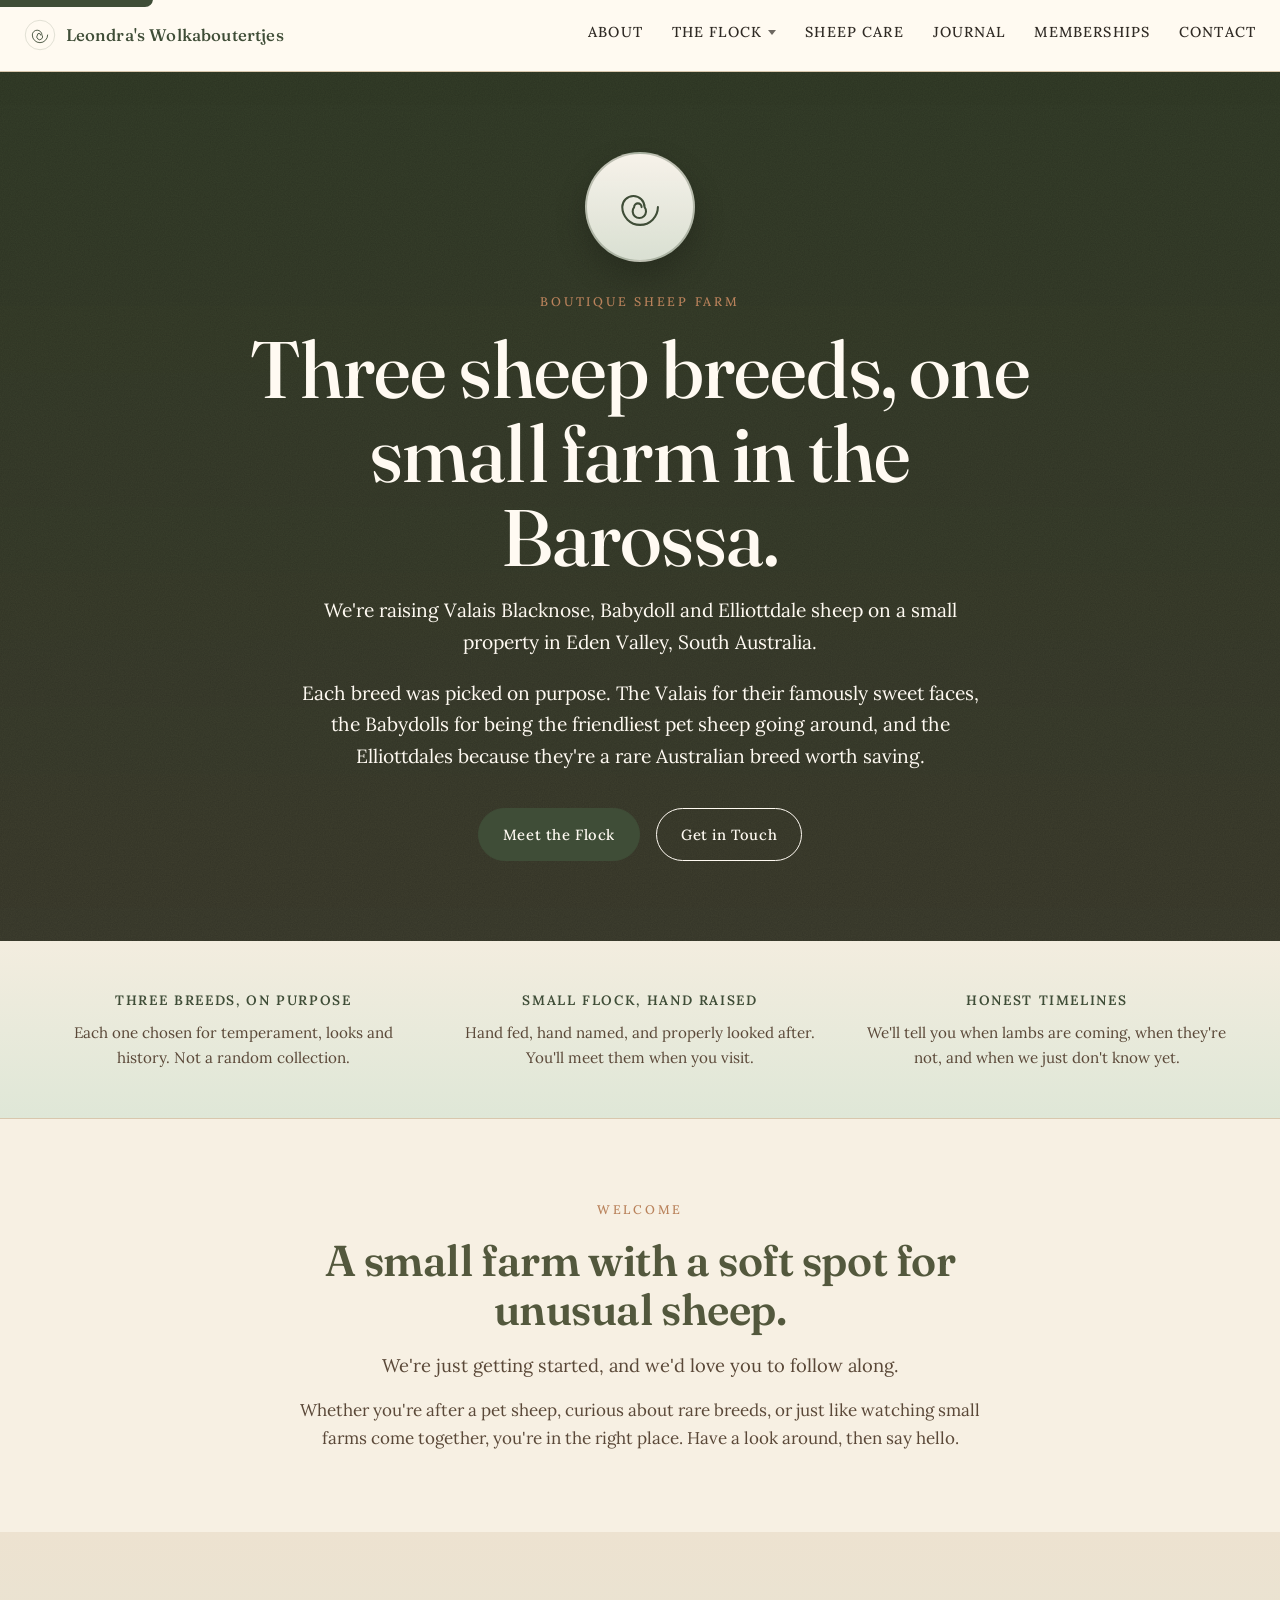
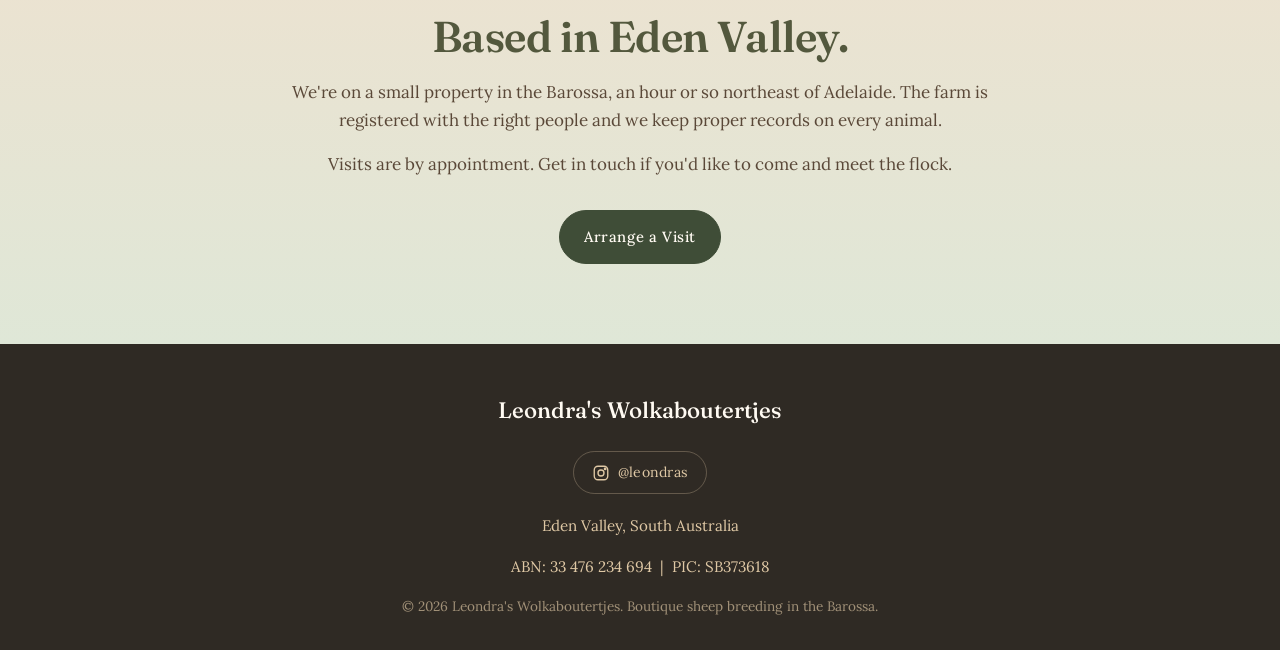
==== commit 2719f036: "Add files via upload" ====
--- a/index.html
+++ b/index.html
@@ -40,10 +40,9 @@
       <li class="dropdown">
         <a href="flock.html">The Flock</a>
         <ul class="dropdown-menu" role="list">
-          <li><a href="flock.html#valais-blacknose">Valais Blacknose</a></li>
-          <li><a href="flock.html#babydolls">Babydolls</a></li>
-          <li><a href="flock.html#elliottdale">Elliottdale</a></li>
-          <li><a href="flock.html#visit-and-buy">Visit &amp; Buy</a></li>
+          <li><a href="valais-blacknose.html">Valais Blacknose</a></li>
+          <li><a href="babydolls.html">Babydolls</a></li>
+          <li><a href="elliottdale.html">Elliottdale</a></li>
         </ul>
       </li>
       <li><a href="sheep-care.html">Sheep Care</a></li>
@@ -91,17 +90,21 @@
   </section>
 
   <section>
-    <div class="container grid-2">
-      <div>
-        <span class="eyebrow">Welcome</span>
-        <h2>A small farm with a soft spot for unusual sheep.</h2>
-        <p class="lede">We're just getting started, and we'd love you to follow along.</p>
-        <p class="muted">Whether you're after a pet sheep, curious about rare breeds, or just like watching small farms come together, you're in the right place. Have a look around, then say hello.</p>
-      </div>
-      <div class="highlight-card">
-        <h3>Based in Eden Valley</h3>
-        <p class="muted">We're on a small property in the Barossa, an hour or so northeast of Adelaide. The farm is registered with the right people (PIC, ABN, breed associations) and we keep proper records on every animal.</p>
-        <p class="muted">Visits are by appointment. Get in touch if you'd like to come and meet the flock.</p>
+    <div class="container-narrow">
+      <span class="eyebrow">Welcome</span>
+      <h2>A small farm with a soft spot for unusual sheep.</h2>
+      <p class="lede">We're just getting started, and we'd love you to follow along.</p>
+      <p class="muted">Whether you're after a pet sheep, curious about rare breeds, or just like watching small farms come together, you're in the right place. Have a look around, then say hello.</p>
+    </div>
+  </section>
+
+  <section class="highlight-band">
+    <div class="container-narrow">
+      <h2>Based in Eden Valley.</h2>
+      <p class="muted">We're on a small property in the Barossa, an hour or so northeast of Adelaide. The farm is registered with the right people and we keep proper records on every animal.</p>
+      <p class="muted">Visits are by appointment. Get in touch if you'd like to come and meet the flock.</p>
+      <div class="button-row" style="margin-top:2rem;">
+        <a class="button" href="contact.html">Arrange a Visit</a>
       </div>
     </div>
   </section>
--- a/styles.css
+++ b/styles.css
@@ -1,5 +1,6 @@
 /* ==========================================================================
-   Leondra's Wolkaboutertjes - stylesheet v2
+   Leondra's Wolkaboutertjes - stylesheet v3
+   Centered alignment, em-dash list style, journal columns restored
    ========================================================================== */
 
 @import url('https://fonts.googleapis.com/css2?family=Fraunces:opsz,wght@9..144,400;9..144,500;9..144,600;9..144,700&family=Lora:wght@400;500;600&display=swap');
@@ -14,7 +15,7 @@
   --forest: #3f4d37;
   --moss: #53583d;
   --charcoal: #2f2a24;
-  --soft-brown: #5a4838;          /* darkened from #6d5846 for better contrast */
+  --soft-brown: #5a4838;
   --border: #d8c7ad;
 
   --font-display: 'Fraunces', Georgia, 'Times New Roman', serif;
@@ -37,24 +38,19 @@
 
 a { color: inherit; text-decoration: none; }
 
-/* Visually hidden but accessible to screen readers */
 .sr-only {
   position: absolute;
-  width: 1px;
-  height: 1px;
-  padding: 0;
-  margin: -1px;
+  width: 1px; height: 1px;
+  padding: 0; margin: -1px;
   overflow: hidden;
   clip: rect(0, 0, 0, 0);
   white-space: nowrap;
   border: 0;
 }
 
-/* Skip link */
 .skip-link {
   position: absolute;
-  top: -40px;
-  left: 0;
+  top: -40px; left: 0;
   background: var(--forest);
   color: var(--warm-white);
   padding: 0.6rem 1rem;
@@ -63,7 +59,6 @@
 }
 .skip-link:focus { top: 0; }
 
-/* Improved focus indicators */
 *:focus-visible {
   outline: 2px solid var(--clay);
   outline-offset: 2px;
@@ -107,8 +102,7 @@
 }
 
 .nav-brand svg {
-  width: 32px;
-  height: 32px;
+  width: 32px; height: 32px;
   color: var(--forest);
   flex-shrink: 0;
 }
@@ -144,8 +138,7 @@
 
 .dropdown > a::after {
   content: "";
-  width: 0;
-  height: 0;
+  width: 0; height: 0;
   border-left: 4px solid transparent;
   border-right: 4px solid transparent;
   border-top: 5px solid currentColor;
@@ -157,8 +150,9 @@
   display: none;
   position: absolute;
   top: 100%;
-  left: 0;
-  min-width: 240px;
+  left: 50%;
+  transform: translateX(-50%);
+  min-width: 220px;
   background: var(--warm-white);
   border: 1px solid var(--border);
   border-radius: 14px;
@@ -176,6 +170,7 @@
   text-transform: none;
   letter-spacing: 0.02em;
   font-size: 0.92rem;
+  text-align: center;
 }
 
 .dropdown-menu a:hover,
@@ -184,7 +179,6 @@
 .dropdown:hover .dropdown-menu,
 .dropdown:focus-within .dropdown-menu { display: block; }
 
-/* Mobile nav toggle */
 .nav-toggle {
   display: none;
   background: none;
@@ -206,7 +200,6 @@
   place-items: center;
   padding: 5rem 1.25rem;
   background:
-    /* Subtle noise/grain effect via tiny SVG */
     url("data:image/svg+xml;utf8,<svg xmlns='http://www.w3.org/2000/svg' width='180' height='180'><filter id='n'><feTurbulence type='fractalNoise' baseFrequency='0.85' numOctaves='2' stitchTiles='stitch'/><feColorMatrix values='0 0 0 0 0 0 0 0 0 0 0 0 0 0 0 0 0 0 0.18 0'/></filter><rect width='100%25' height='100%25' filter='url(%23n)'/></svg>"),
     linear-gradient(rgba(32, 45, 28, 0.6), rgba(47, 42, 36, 0.55)),
     var(--moss);
@@ -323,6 +316,13 @@
 
 .button.secondary:hover { background: rgba(255,250,242,0.12); }
 
+.button.dark-bg {
+  border-color: var(--forest);
+  color: var(--forest);
+  background: transparent;
+}
+.button.dark-bg:hover { background: var(--forest); color: var(--warm-white); }
+
 /* ==========================================================================
    Sections & layout
    ========================================================================== */
@@ -330,9 +330,9 @@
 section {
   padding: 5rem 1.25rem;
   position: relative;
-}
-
-/* Tighter alternate section for variety */
+  text-align: center;
+}
+
 section.tight { padding: 3.5rem 1.25rem; }
 section.spacious { padding: 6.5rem 1.25rem; }
 
@@ -342,7 +342,12 @@
 }
 
 .container-narrow {
-  max-width: 760px;
+  max-width: 720px;
+  margin: 0 auto;
+}
+
+.container-readable {
+  max-width: 620px;
   margin: 0 auto;
 }
 
@@ -362,7 +367,7 @@
   opacity: 0.95;
 }
 
-.section-heading { max-width: 720px; margin-bottom: 2.5rem; }
+.section-heading { margin-bottom: 2.5rem; }
 
 .muted { color: var(--soft-brown); }
 
@@ -378,12 +383,18 @@
   display: grid;
   grid-template-columns: repeat(2, minmax(0, 1fr));
   gap: 3rem;
-  align-items: start;
+  align-items: center;
 }
 
 .cards {
   display: grid;
   grid-template-columns: repeat(3, minmax(0, 1fr));
+  gap: 2rem;
+}
+
+.cards-2 {
+  display: grid;
+  grid-template-columns: repeat(2, minmax(0, 1fr));
   gap: 2rem;
 }
 
@@ -395,38 +406,55 @@
   box-shadow: 0 12px 30px rgba(47, 42, 36, 0.07);
   display: flex;
   flex-direction: column;
-}
-
-.card-content { padding: 1.6rem; flex: 1; display: flex; flex-direction: column; }
-
-.card-content > .button { margin-top: auto; align-self: flex-start; }
-
-/* Compact info list inside cards */
+  text-align: center;
+}
+
+.card-content {
+  padding: 1.8rem 1.6rem 2rem;
+  flex: 1;
+  display: flex;
+  flex-direction: column;
+  align-items: center;
+}
+
+.card-content > .button { margin-top: auto; }
+
+/* ==========================================================================
+   Em-dash list (Option 5 selected)
+   ========================================================================== */
+
 .fact-list {
   list-style: none;
-  margin: 1rem 0;
-  display: grid;
-  gap: 0.4rem;
+  margin: 1.2rem auto;
+  display: grid;
+  gap: 0.55rem;
+  max-width: 540px;
+  text-align: left;
 }
 
 .fact-list li {
-  font-size: 0.92rem;
+  font-size: 0.95rem;
   color: var(--soft-brown);
-  padding-left: 1.1rem;
+  padding-left: 1.5rem;
   position: relative;
-  line-height: 1.5;
+  line-height: 1.6;
 }
 
 .fact-list li::before {
-  content: "";
+  content: "—";
   position: absolute;
   left: 0;
-  top: 0.65em;
-  width: 5px;
-  height: 5px;
-  border-radius: 50%;
-  background: var(--olive);
-}
+  color: var(--clay);
+  font-weight: 400;
+}
+
+/* Centered variation for short lists */
+.fact-list.centered {
+  text-align: center;
+  max-width: 100%;
+}
+.fact-list.centered li { padding-left: 0; }
+.fact-list.centered li::before { display: none; }
 
 /* ==========================================================================
    Image placeholders
@@ -450,8 +478,7 @@
 
 .image-panel::before {
   content: "";
-  width: 44px;
-  height: 44px;
+  width: 44px; height: 44px;
   background-image: url("data:image/svg+xml;utf8,<svg xmlns='http://www.w3.org/2000/svg' viewBox='0 0 100 100'><path d='M 74 50 A 24 24 0 1 1 26 50 A 15 15 0 1 1 56 50 A 9 9 0 1 1 42 50 A 5 5 0 1 1 52 50' fill='none' stroke='%2353583d' stroke-width='3' stroke-linecap='round' stroke-linejoin='round' opacity='0.7'/></svg>");
   background-repeat: no-repeat;
   background-position: center;
@@ -468,23 +495,11 @@
   opacity: 0.75;
 }
 
-/* ==========================================================================
-   Feature list (used on sheep care)
-   ========================================================================== */
-
-.feature-list { display: grid; gap: 1rem; }
-
-.feature {
-  background: var(--warm-white);
-  border-left: 4px solid var(--olive);
-  padding: 1.3rem 1.5rem;
-  border-radius: 12px;
-}
-
-.feature h3 { font-size: 1.15rem; }
-
-/* ==========================================================================
-   Highlight band & cards
+.image-panel.tall { height: 360px; }
+.image-panel.wide { height: 320px; }
+
+/* ==========================================================================
+   Highlight band and card
    ========================================================================== */
 
 .highlight-band {
@@ -503,14 +518,16 @@
   padding: 1.8rem;
   border: 1px solid var(--border);
   box-shadow: 0 12px 28px rgba(47, 42, 36, 0.07);
+  text-align: center;
 }
 
 .breed-program-card {
-  margin-top: 1rem;
-  padding: 1rem 1.2rem;
+  margin-top: 1.5rem;
+  padding: 1.2rem 1.4rem;
   background: linear-gradient(180deg, #f3eddf 0%, #dfe7d7 100%);
   border: 1px solid var(--border);
   border-radius: 14px;
+  text-align: center;
 }
 
 .breed-program-card .label {
@@ -529,13 +546,14 @@
 }
 
 /* ==========================================================================
-   Welcome / values strip on home
+   Welcome strip on home
    ========================================================================== */
 
 .welcome-strip {
   padding: 3rem 1.25rem;
   background: linear-gradient(180deg, #f3eddf 0%, #dfe7d7 100%);
   border-bottom: 1px solid var(--border);
+  text-align: center;
 }
 
 .welcome-grid {
@@ -544,7 +562,6 @@
   gap: 2.5rem;
   max-width: 1180px;
   margin: 0 auto;
-  text-align: center;
 }
 
 .welcome-item h3 {
@@ -567,7 +584,13 @@
    FAQ
    ========================================================================== */
 
-.faq-list { display: grid; gap: 0.8rem; margin-top: 2rem; }
+.faq-list {
+  display: grid;
+  gap: 0.8rem;
+  margin: 2rem auto 0;
+  max-width: 720px;
+  text-align: left;
+}
 
 details {
   background: var(--warm-white);
@@ -613,9 +636,10 @@
   border: 1px solid var(--border);
   border-radius: 22px;
   padding: 2rem;
-}
-
-.contact-box h2 { margin-bottom: 1.2rem; }
+  text-align: left;
+}
+
+.contact-box h2 { margin-bottom: 1.2rem; text-align: center; }
 
 form { display: grid; gap: 1rem; }
 
@@ -659,9 +683,106 @@
 .form-status.success { display: block; background: #e3ebd9; color: var(--forest); border: 1px solid var(--sage); }
 .form-status.error { display: block; background: #f3dcd0; color: #8a3a1a; border: 1px solid #d99a78; }
 
-.contact-meta { display: grid; gap: 0.8rem; margin-top: 1rem; }
+.contact-meta {
+  display: grid;
+  gap: 0.8rem;
+  margin-top: 1rem;
+  text-align: center;
+}
 .contact-meta a { color: var(--clay); border-bottom: 1px solid rgba(185,130,91,0.3); }
 .contact-meta a:hover { color: var(--forest); border-bottom-color: var(--forest); }
+
+/* Soft inline link inside body copy */
+.inline-link {
+  color: var(--clay);
+  border-bottom: 1px solid rgba(185,130,91,0.4);
+}
+.inline-link:hover { color: var(--forest); border-bottom-color: var(--forest); }
+
+/* ==========================================================================
+   Journal cards (column layout restored)
+   ========================================================================== */
+
+.journal-grid {
+  display: grid;
+  grid-template-columns: repeat(3, 1fr);
+  gap: 1.8rem;
+  text-align: left;
+}
+
+.journal-card {
+  background: var(--warm-white);
+  border: 1px solid var(--border);
+  border-radius: 20px;
+  overflow: hidden;
+  display: flex;
+  flex-direction: column;
+  box-shadow: 0 10px 28px rgba(47, 42, 36, 0.06);
+}
+
+.journal-card .image-panel { height: 200px; }
+
+.journal-card-content {
+  padding: 1.4rem 1.5rem 1.6rem;
+  flex: 1;
+  display: flex;
+  flex-direction: column;
+}
+
+.journal-date {
+  font-size: 0.72rem;
+  text-transform: uppercase;
+  letter-spacing: 0.14em;
+  color: var(--clay);
+  margin-bottom: 0.6rem;
+  font-weight: 600;
+}
+
+.journal-card h3 {
+  font-size: 1.2rem;
+  margin-bottom: 0.7rem;
+}
+
+.journal-card p {
+  font-size: 0.95rem;
+  color: var(--soft-brown);
+  line-height: 1.6;
+}
+
+.journal-card .read-more {
+  margin-top: 1rem;
+  font-size: 0.85rem;
+  color: var(--clay);
+  text-transform: uppercase;
+  letter-spacing: 0.1em;
+  font-weight: 600;
+}
+
+/* ==========================================================================
+   Breed page hero (image + intro)
+   ========================================================================== */
+
+.breed-intro {
+  display: grid;
+  grid-template-columns: 1fr 1fr;
+  gap: 3rem;
+  align-items: center;
+  text-align: left;
+}
+
+.breed-intro .image-panel {
+  height: 420px;
+  border-radius: 22px;
+}
+
+.breed-intro h2 {
+  text-align: left;
+}
+
+.breed-intro p {
+  text-align: left;
+  color: var(--soft-brown);
+}
 
 /* ==========================================================================
    Footer
@@ -718,8 +839,7 @@
     display: none;
     position: absolute;
     top: 100%;
-    left: 0;
-    right: 0;
+    left: 0; right: 0;
     flex-direction: column;
     align-items: stretch;
     background: var(--warm-white);
@@ -741,11 +861,13 @@
 
   .dropdown-menu {
     position: static;
+    transform: none;
     display: block;
     box-shadow: none;
     border: 0;
     background: transparent;
     padding: 0 0 0.6rem 1rem;
+    text-align: left;
   }
 
   .dropdown-menu a {
@@ -753,11 +875,21 @@
     border-bottom: 0;
     font-size: 0.85rem;
     opacity: 0.85;
+    text-align: left;
   }
 
-  .grid-2, .cards, .welcome-grid, .highlight-grid {
+  .grid-2,
+  .cards,
+  .cards-2,
+  .welcome-grid,
+  .highlight-grid,
+  .journal-grid,
+  .breed-intro {
     grid-template-columns: 1fr;
+    gap: 2rem;
   }
+
+  .breed-intro .image-panel { height: 280px; }
 
   section { padding: 3.5rem 1.25rem; }
   section.spacious { padding: 4.5rem 1.25rem; }
@@ -770,4 +902,5 @@
   .nav-brand { font-size: 0.95rem; }
   .nav-brand svg { width: 28px; height: 28px; }
   .contact-box { padding: 1.5rem; }
-}
+  .fact-list { max-width: 100%; }
+}
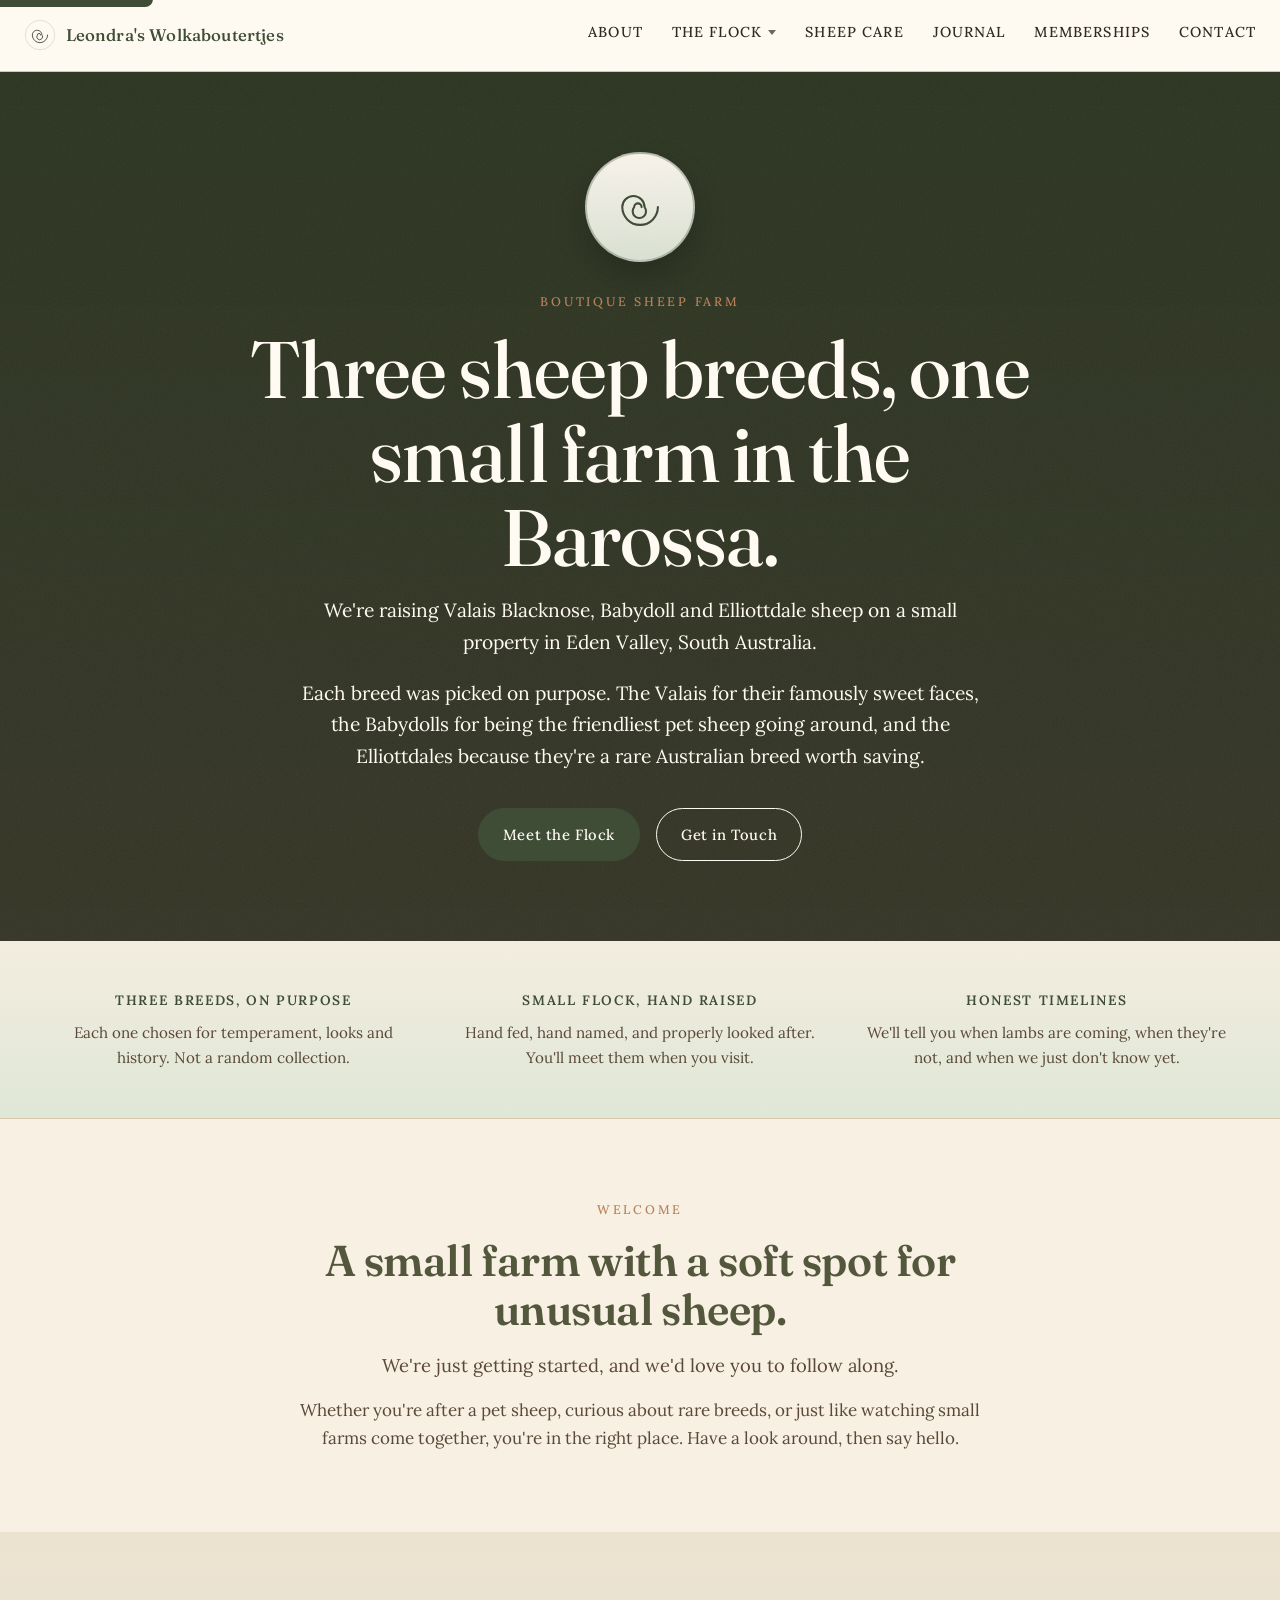
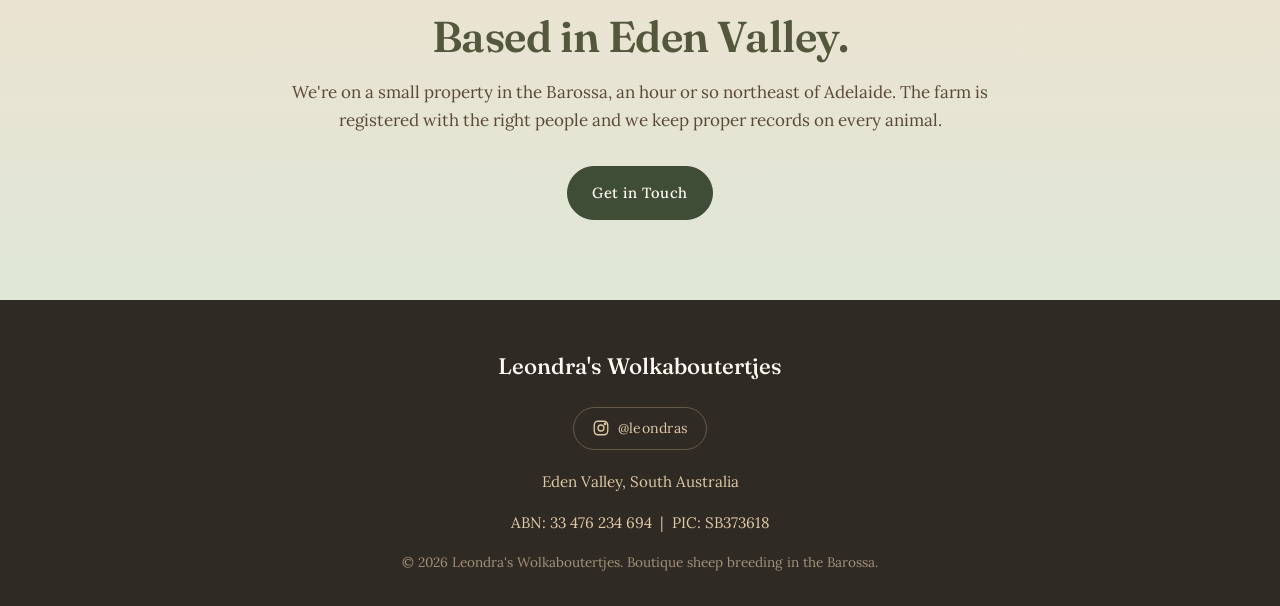
==== commit 2f156eae: "Add files via upload" ====
--- a/index.html
+++ b/index.html
@@ -11,9 +11,10 @@
   <meta property="og:type" content="website" />
   <meta property="og:url" content="https://leondras.com.au/" />
   <meta property="og:site_name" content="Leondra's Wolkaboutertjes" />
+  <meta property="og:image" content="https://leondras.com.au/nutmeg-basil-card.jpg" />
   <meta name="twitter:card" content="summary_large_image" />
 
-  <link rel="icon" type="image/svg+xml" href="assets/favicon.svg" />
+  <link rel="icon" type="image/svg+xml" href="favicon.svg" />
   <link rel="stylesheet" href="styles.css" />
 </head>
 <body>
@@ -102,9 +103,8 @@
     <div class="container-narrow">
       <h2>Based in Eden Valley.</h2>
       <p class="muted">We're on a small property in the Barossa, an hour or so northeast of Adelaide. The farm is registered with the right people and we keep proper records on every animal.</p>
-      <p class="muted">Visits are by appointment. Get in touch if you'd like to come and meet the flock.</p>
       <div class="button-row" style="margin-top:2rem;">
-        <a class="button" href="contact.html">Arrange a Visit</a>
+        <a class="button" href="contact.html">Get in Touch</a>
       </div>
     </div>
   </section>
--- a/styles.css
+++ b/styles.css
@@ -497,6 +497,7 @@
 
 .image-panel.tall { height: 360px; }
 .image-panel.wide { height: 320px; }
+.image-panel.short { height: 220px; }
 
 /* ==========================================================================
    Highlight band and card
@@ -904,3 +905,33 @@
   .contact-box { padding: 1.5rem; }
   .fact-list { max-width: 100%; }
 }
+
+/* ==========================================================================
+   Real photo class (overrides placeholder behaviour)
+   ========================================================================== */
+
+.photo-panel {
+  width: 100%;
+  height: 280px;
+  background-size: cover;
+  background-position: center;
+  background-repeat: no-repeat;
+  border-radius: 22px;
+  position: relative;
+  overflow: hidden;
+}
+
+.photo-panel.tall { height: 420px; }
+.photo-panel.wide { height: 360px; }
+.photo-panel.short { height: 220px; }
+
+@media (max-width: 960px) {
+  .photo-panel.tall,
+  .photo-panel.wide { height: 320px; }
+}
+
+@media (max-width: 520px) {
+  .photo-panel.tall,
+  .photo-panel.wide { height: 260px; }
+  .photo-panel { height: 220px; }
+}
